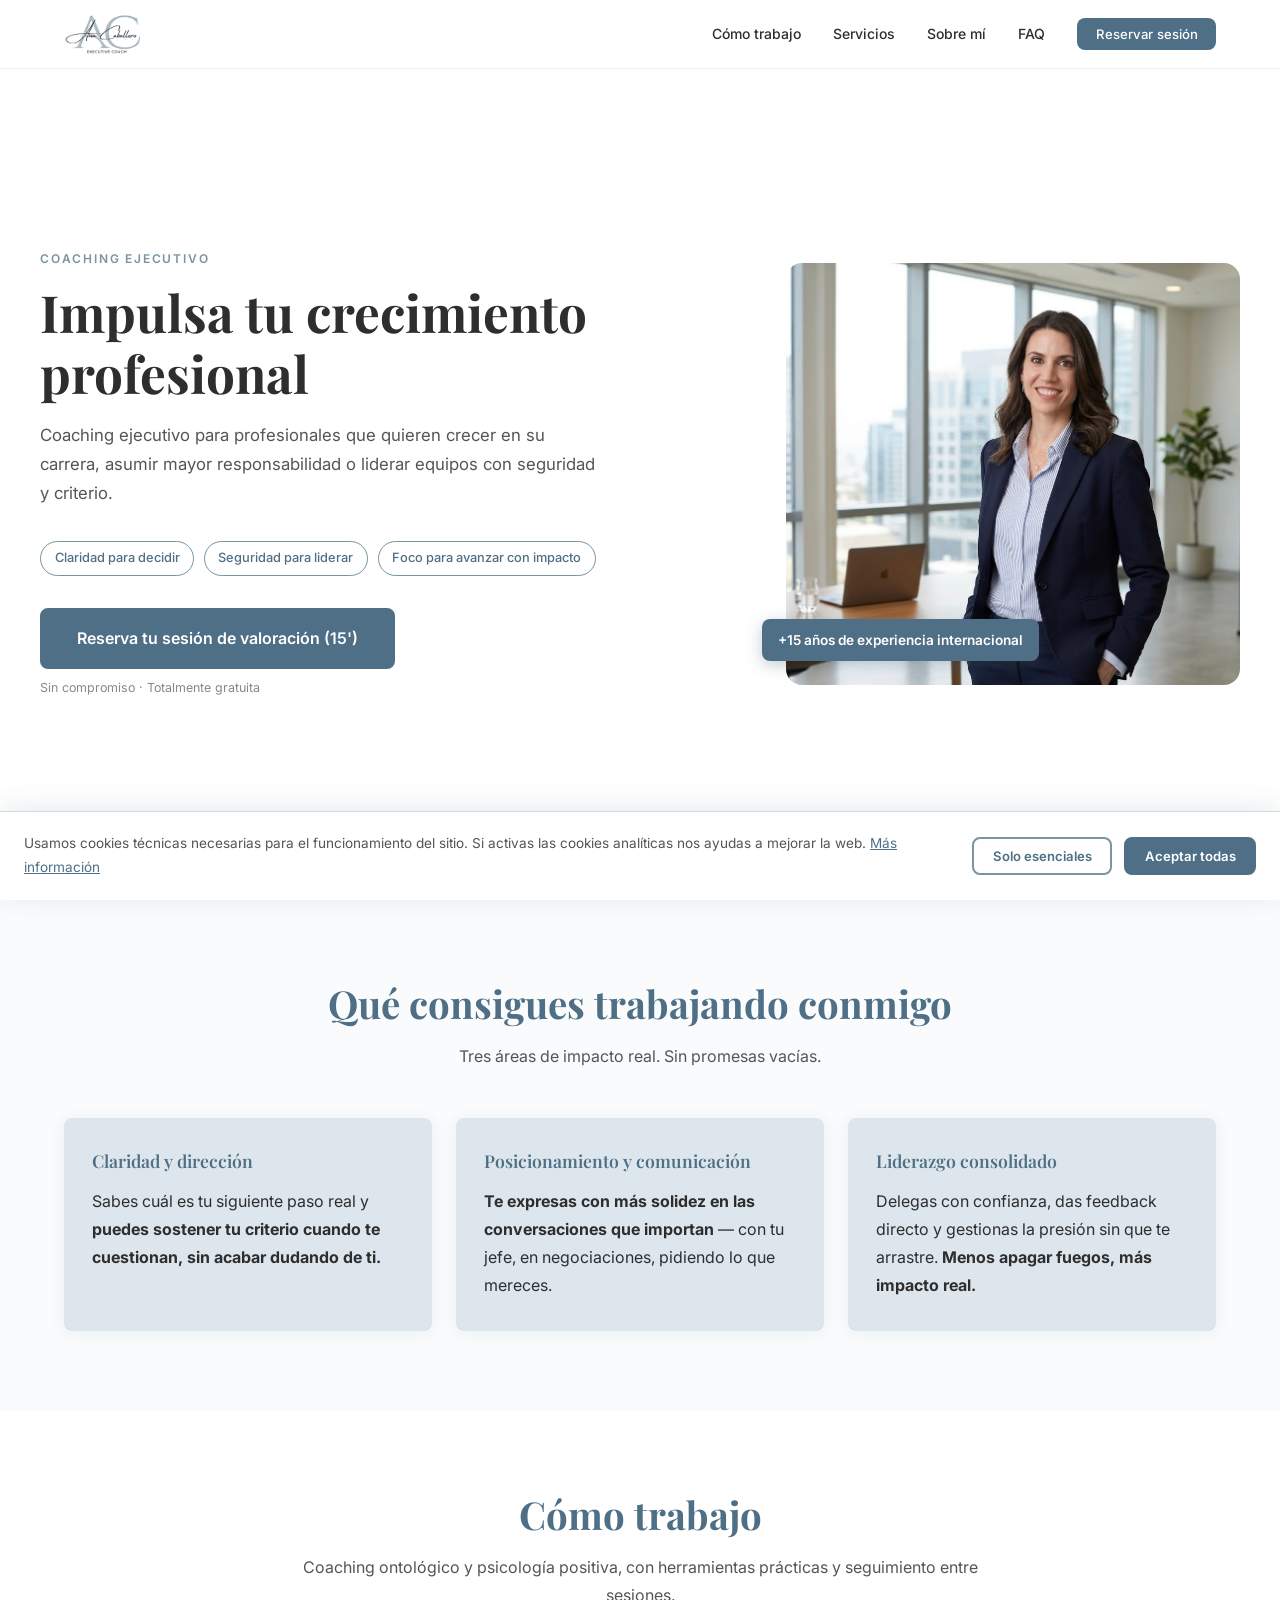
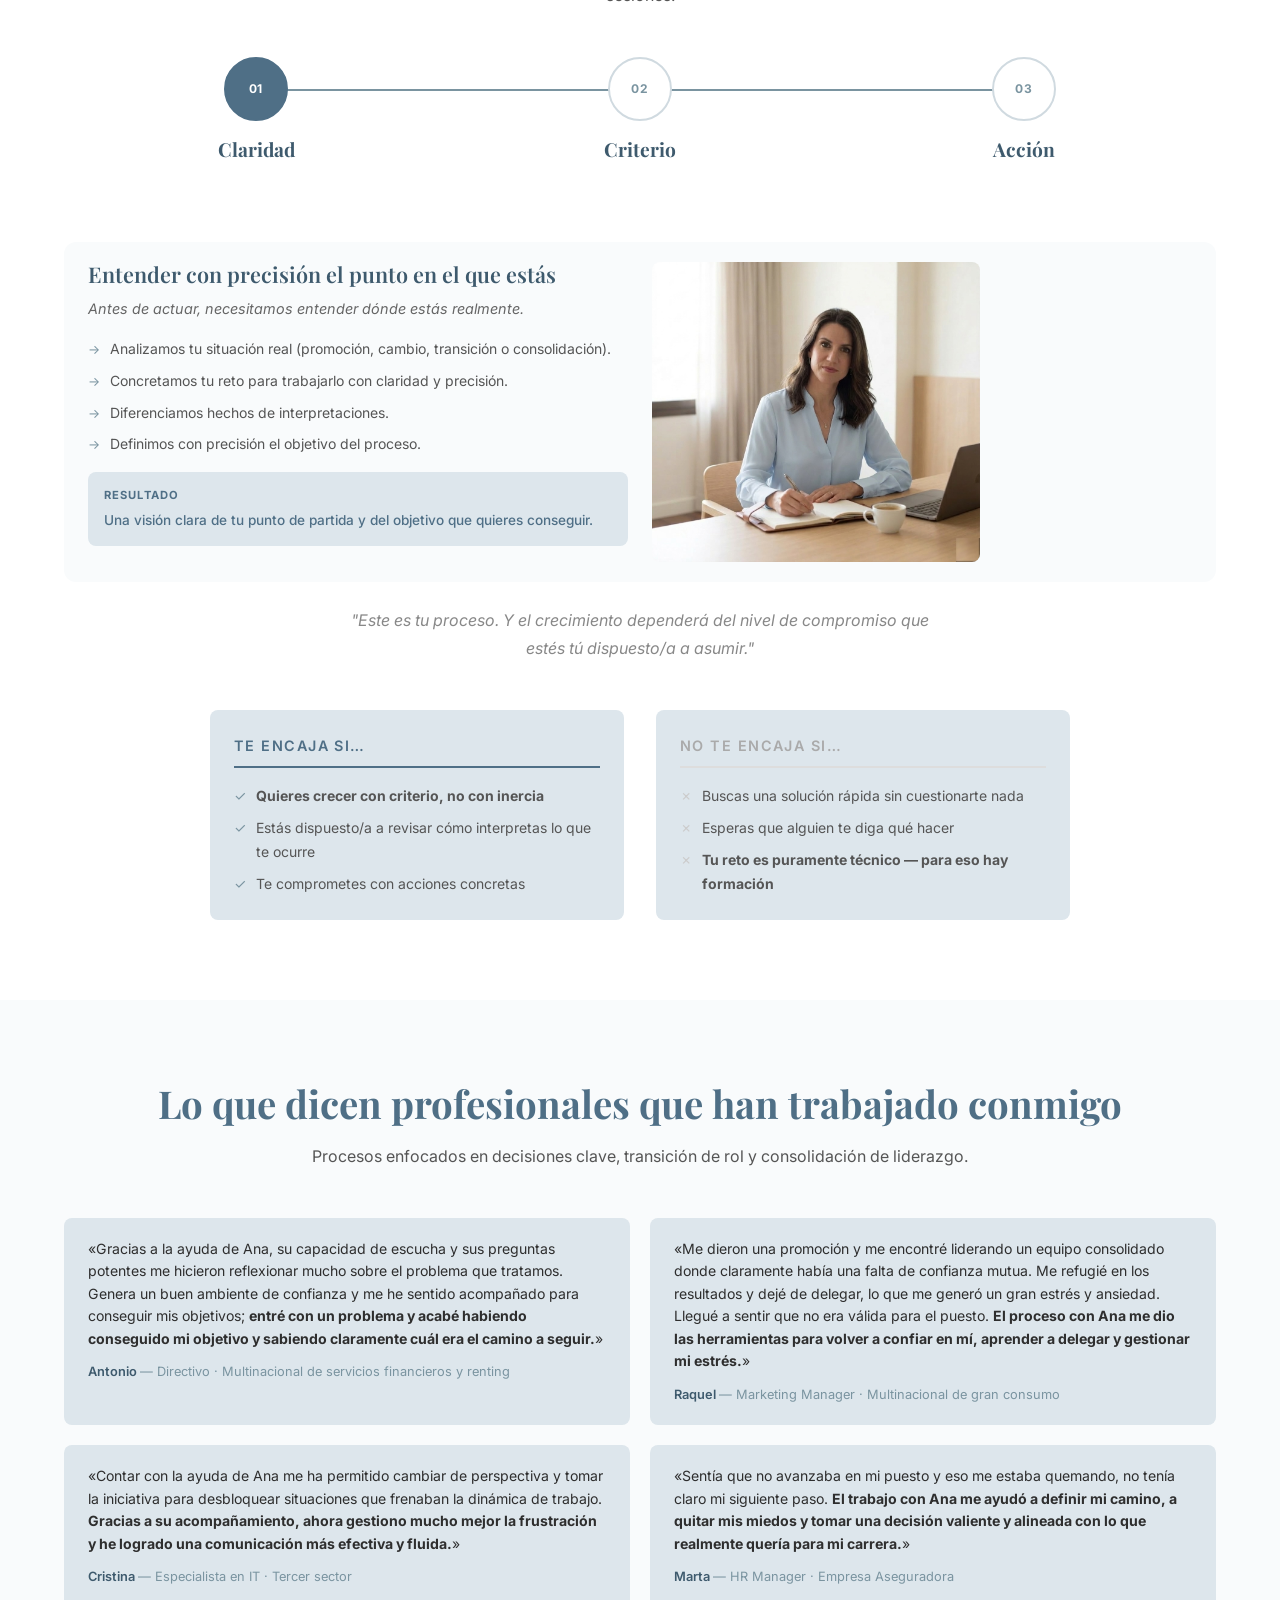
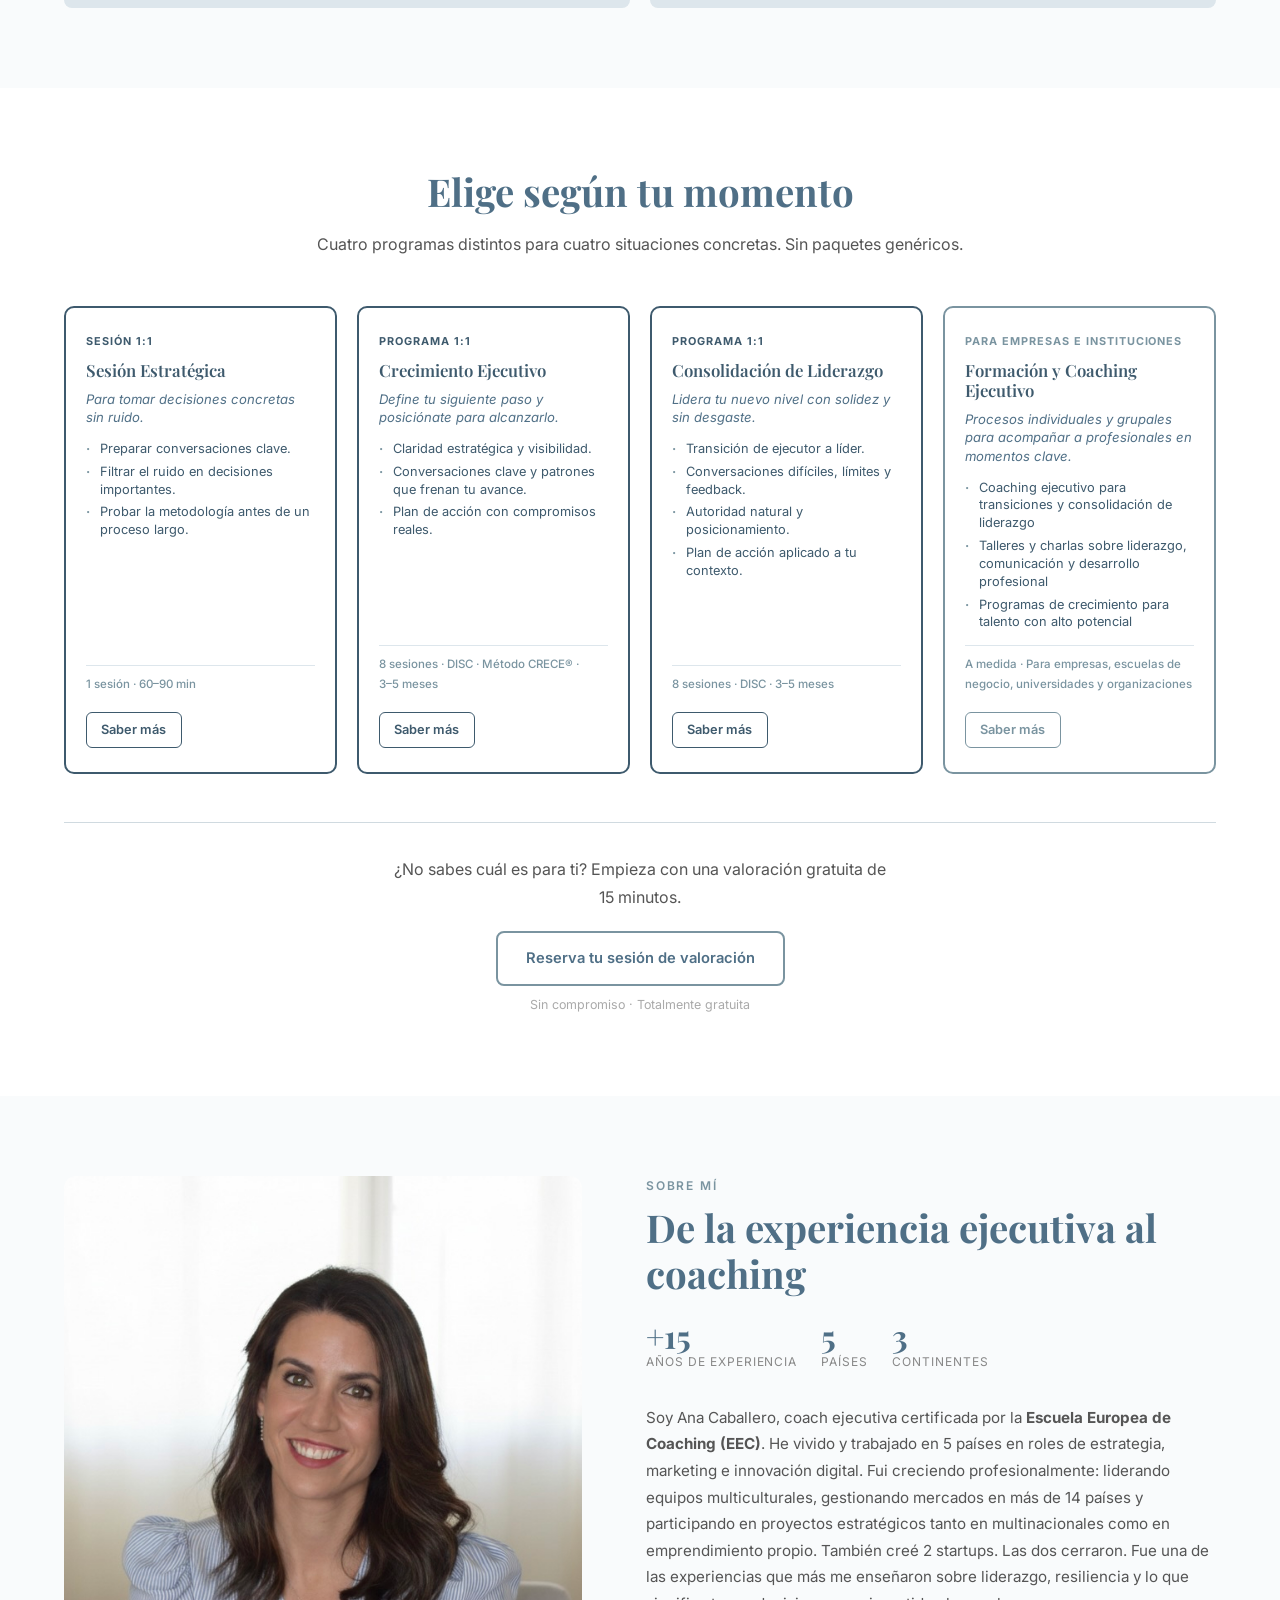
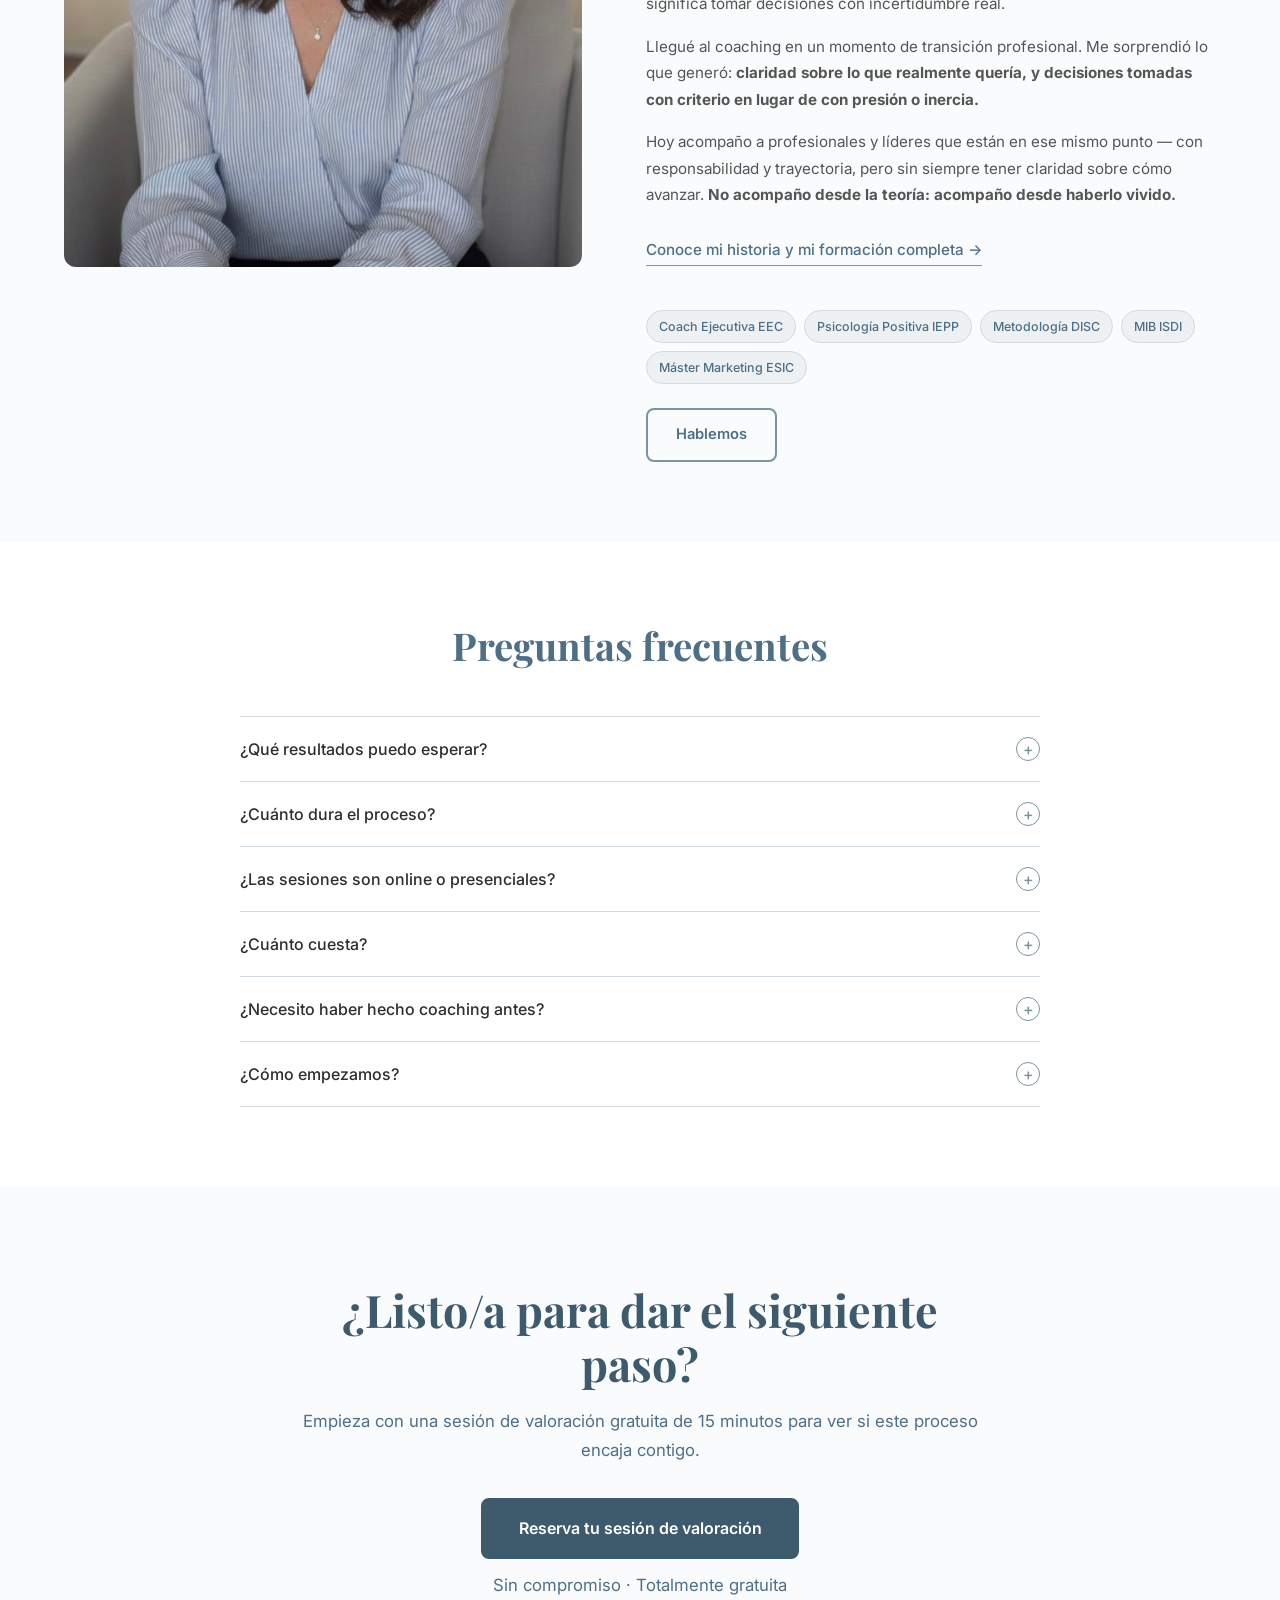
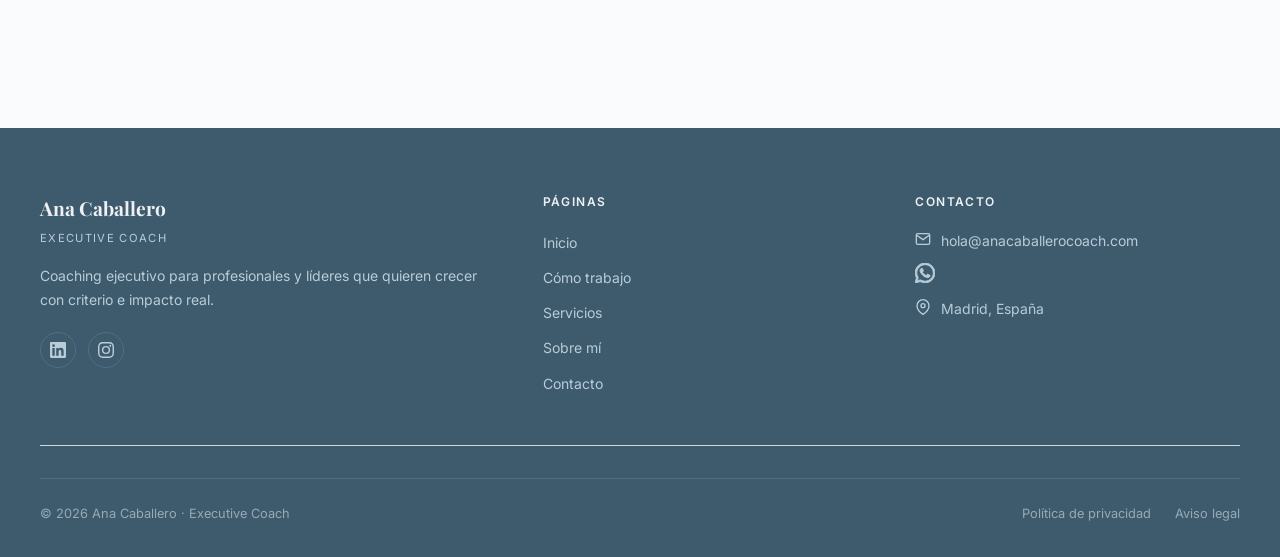
==== index.html @ 848b50f9 "Hero: en móvil la foto aparece antes que el texto descriptivo - El hero se divide en título (arriba)" ====
<!DOCTYPE html>
<html lang="es">
<head>
  <meta charset="UTF-8">
  <meta name="viewport" content="width=device-width, initial-scale=1.0">
  <title>Ana Caballero | Coach Ejecutiva para Líderes y Profesionales en Crecimiento</title>
  <meta name="description" content="Coaching ejecutivo para mid-managers y líderes. Claridad, criterio y visión estratégica. +15 años experiencia internacional.">
  <meta name="robots" content="index, follow">
  <link rel="canonical" href="https://www.anacaballerocoach.com/">

  <!-- Open Graph -->
  <meta property="og:type" content="website">
  <meta property="og:title" content="Ana Caballero | Coach Ejecutiva para Líderes y Profesionales en Crecimiento">
  <meta property="og:description" content="Coaching ejecutivo para mid-managers y líderes. Claridad, criterio y visión estratégica. +15 años experiencia internacional.">
  <meta property="og:url" content="https://www.anacaballerocoach.com/">
  <meta property="og:image" content="https://www.anacaballerocoach.com/img/ana-sobre-mi.jpg">
  <meta property="og:locale" content="es_ES">
  <meta property="og:site_name" content="Ana Caballero Coach Ejecutiva">

  <!-- Twitter Card -->
  <meta name="twitter:card" content="summary_large_image">
  <meta name="twitter:title" content="Ana Caballero | Coach Ejecutiva">
  <meta name="twitter:description" content="Coaching ejecutivo para mid-managers y líderes. +15 años experiencia internacional.">
  <meta name="twitter:image" content="https://www.anacaballerocoach.com/img/ana-sobre-mi.jpg">

  <!-- Favicon -->
  <link rel="icon" href="img/favicon.ico" sizes="any">
  <link rel="icon" type="image/png" sizes="32x32" href="img/favicon-32.png">
  <link rel="icon" type="image/png" sizes="192x192" href="img/favicon-192.png">
  <link rel="icon" type="image/png" sizes="512x512" href="img/favicon-512.png">
  <link rel="apple-touch-icon" sizes="180x180" href="img/apple-touch-icon.png">

  <!-- Fonts -->
  <link rel="preconnect" href="https://fonts.googleapis.com">
  <link rel="preconnect" href="https://fonts.gstatic.com" crossorigin>
  <link href="https://fonts.googleapis.com/css2?family=Playfair+Display:wght@400;600;700&family=Inter:wght@400;500;600&display=swap" rel="stylesheet">

  <!-- CSS -->
  <link rel="stylesheet" href="css/styles.css">

  <!-- Google Analytics -->
  <script async src="https://www.googletagmanager.com/gtag/js?id=G-NQW7HL3DKE"></script>
  <script>
    window.dataLayer = window.dataLayer || [];
    function gtag(){dataLayer.push(arguments);}
    gtag('js', new Date());
    gtag('config', 'G-NQW7HL3DKE');
  </script>

  <!-- Schemas JSON-LD -->
  <script type="application/ld+json">
  {
    "@context": "https://schema.org",
    "@type": "Person",
    "name": "Ana Caballero",
    "jobTitle": "Coach Ejecutiva",
    "url": "https://www.anacaballerocoach.com",
    "sameAs": [
      "https://www.linkedin.com/in/ana-caballero-laporta/",
      "https://www.instagram.com/anacaballero.coach/"
    ],
    "alumniOf": [
      {"@type": "EducationalOrganization", "name": "EEC — Escuela Europea de Coaching"},
      {"@type": "EducationalOrganization", "name": "IEPP — Psicología Positiva"},
      {"@type": "EducationalOrganization", "name": "ISDI — MIB"},
      {"@type": "EducationalOrganization", "name": "ESIC — Máster Marketing"}
    ],
    "knowsAbout": ["Coaching ejecutivo", "Liderazgo", "Desarrollo profesional", "Metodología DISC", "Psicología positiva"]
  }
  </script>
  <script type="application/ld+json">
  {
    "@context": "https://schema.org",
    "@type": "ProfessionalService",
    "name": "Ana Caballero — Coach Ejecutiva",
    "description": "Coaching ejecutivo para mid-managers y líderes. Claridad, criterio y visión estratégica.",
    "url": "https://www.anacaballerocoach.com",
    "provider": {
      "@type": "Person",
      "name": "Ana Caballero"
    },
    "areaServed": {"@type": "Country", "name": "España"},
    "serviceType": "Coaching Ejecutivo"
  }
  </script>
  <script type="application/ld+json">
  {
    "@context": "https://schema.org",
    "@type": "WebSite",
    "name": "Ana Caballero Coach Ejecutiva",
    "url": "https://www.anacaballerocoach.com",
    "potentialAction": {
      "@type": "SearchAction",
      "target": "https://www.anacaballerocoach.com/?s={search_term_string}",
      "query-input": "required name=search_term_string"
    }
  }
  </script>
  <script type="application/ld+json">
  {
    "@context": "https://schema.org",
    "@type": "FAQPage",
    "mainEntity": [
      {
        "@type": "Question",
        "name": "¿Qué resultados puedo esperar?",
        "acceptedAnswer": {"@type": "Answer", "text": "Mayor claridad sobre el siguiente paso, más seguridad para decidir sin esperar validación externa, mejora en conversaciones clave y posicionamiento interno más sólido. En liderazgo: delegación efectiva, gestión de presión y autoridad natural."}
      },
      {
        "@type": "Question",
        "name": "¿Cuánto dura el proceso?",
        "acceptedAnswer": {"@type": "Answer", "text": "3 a 5 meses, con sesiones de 60 minutos cada dos semanas. También existe una sesión estratégica puntual de 60 minutos para retos concretos."}
      },
      {
        "@type": "Question",
        "name": "¿Las sesiones son online o presenciales?",
        "acceptedAnswer": {"@type": "Answer", "text": "Principalmente online (videollamada). Es el formato que mejor encaja con la agenda de profesionales con mucha carga de trabajo."}
      },
      {
        "@type": "Question",
        "name": "¿Cuánto cuesta?",
        "acceptedAnswer": {"@type": "Answer", "text": "El precio se comunica en la sesión de valoración, adaptado al programa y al contexto. También existe modalidad patrocinada por empresa, individual o grupal."}
      },
      {
        "@type": "Question",
        "name": "¿Necesito haber hecho coaching antes?",
        "acceptedAnswer": {"@type": "Answer", "text": "No. La mayoría de mis clientes llegan sin experiencia previa. La sesión estratégica es una forma de experimentar el proceso sin compromiso."}
      },
      {
        "@type": "Question",
        "name": "¿Cómo empezamos?",
        "acceptedAnswer": {"@type": "Answer", "text": "Con una sesión de valoración gratuita de 15 minutos. Escucho tu situación, explico el proceso y valoramos juntos si tiene sentido empezar. Sin compromiso."}
      }
    ]
  }
  </script>
  <script type="application/ld+json">
  {
    "@context": "https://schema.org",
    "@type": "ItemList",
    "name": "Testimonios de coaching ejecutivo — Ana Caballero",
    "itemListElement": [
      {
        "@type": "ListItem",
        "position": 1,
        "item": {
          "@type": "Review",
          "reviewBody": "Me ayudó a preparar una conversación clave para mi promoción con mayor firmeza. Ordené mis argumentos y estructuré la conversación con mi jefe de forma estratégica. Eso me permitió afrontarla con convicción y aumentar mis opciones reales de promoción.",
          "author": {"@type": "Person", "name": "Cristina"},
          "itemReviewed": {"@type": "Service", "name": "Coaching Ejecutivo — Ana Caballero"}
        }
      },
      {
        "@type": "ListItem",
        "position": 2,
        "item": {
          "@type": "Review",
          "reviewBody": "No tenía claro si mi siguiente paso profesional pasaba por quedarme o cambiar de empresa. El proceso me ayudó a definir qué quería realmente y a tomar una decisión alineada con mi desarrollo profesional.",
          "author": {"@type": "Person", "name": "Marta"},
          "itemReviewed": {"@type": "Service", "name": "Coaching Ejecutivo — Ana Caballero"}
        }
      }
    ]
  }
  </script>
</head>
<body>

  <!-- =========================================
       NAVEGACIÓN
  ========================================= -->
  <nav class="nav" id="nav" role="navigation" aria-label="Navegación principal">
    <div class="nav__inner">
      <a href="#hero" class="nav__logo" aria-label="Ana Caballero Coach — inicio">
        <img src="img/logo-ana-caballero.png" alt="Ana Caballero — Executive Coach" class="nav__logo-img">
      </a>

      <button class="nav__toggle" id="navToggle" aria-expanded="false" aria-controls="navLinks" aria-label="Abrir menú">
        <span></span><span></span><span></span>
      </button>

      <ul class="nav__links" id="navLinks" role="list">
        <li><a href="#como-trabajo">Cómo trabajo</a></li>
        <li><a href="#servicios">Servicios</a></li>
        <li><a href="sobre-mi.html">Sobre mí</a></li>
        <li><a href="#faq">FAQ</a></li>
        <li><a href="contacto.html" class="nav__cta">Reservar sesión</a></li>
      </ul>
    </div>
  </nav>

  <main>

  <!-- =========================================
       SECCIÓN 1: HERO
  ========================================= -->
  <section id="home" class="hero section--white" aria-labelledby="hero-heading">
    <div class="hero__inner">

      <div class="hero__text hero__text--top">
        <span class="eyebrow">Coaching Ejecutivo</span>
        <h1 id="hero-heading">Impulsa tu crecimiento profesional</h1>
      </div>

      <div class="hero__image">
        <div class="hero__img-wrap">
          <img
            src="img/ana-sobre-mi.jpg"
            alt="Ana Caballero, coach ejecutiva especializada en crecimiento profesional"
            width="600" height="750"
            loading="eager"
            fetchpriority="high"
          >
        </div>
        <div class="hero__badge">+15 años de experiencia internacional</div>
      </div>

      <div class="hero__text hero__text--bot">
        <p class="mb-2" style="color:#555; font-size:1.05rem;">
          Coaching ejecutivo para profesionales que quieren crecer en su carrera,
          asumir mayor responsabilidad o liderar equipos con seguridad y criterio.
        </p>

        <div class="hero__pills">
          <span class="hero__pill">Claridad para decidir</span>
          <span class="hero__pill">Seguridad para liderar</span>
          <span class="hero__pill">Foco para avanzar con impacto</span>
        </div>

        <div class="hero__cta-group">
          <a href="contacto.html" class="btn btn--primary btn--lg">
            Reserva tu sesión de valoración (15')
          </a>
          <span class="hero__microcopy">Sin compromiso · Totalmente gratuita</span>
        </div>
      </div>

    </div>
  </section>

  <!-- =========================================
       SECCIÓN 2: QUÉ LOGRARÁS
  ========================================= -->
  <section id="resultados" class="section section--perla" aria-labelledby="logras-heading">
    <div class="container">
      <div class="section-header">
        <h2 id="logras-heading">Qué consigues trabajando conmigo</h2>
        <p>Tres áreas de impacto real. Sin promesas vacías.</p>
      </div>
      <div class="logras__grid">
        <div class="logras__card">
          <h3>Claridad y dirección</h3>
          <p>Sabes cuál es tu siguiente paso real y <strong>puedes sostener tu criterio cuando te cuestionan, sin acabar dudando de ti.</strong></p>
        </div>
        <div class="logras__card">
          <h3>Posicionamiento y comunicación</h3>
          <p><strong>Te expresas con más solidez en las conversaciones que importan</strong> — con tu jefe, en negociaciones, pidiendo lo que mereces.</p>
        </div>
        <div class="logras__card">
          <h3>Liderazgo consolidado</h3>
          <p>Delegas con confianza, das feedback directo y gestionas la presión sin que te arrastre. <strong>Menos apagar fuegos, más impacto real.</strong></p>
        </div>
      </div>
    </div>
  </section>

  <!-- =========================================
       SECCIÓN 5: CÓMO TRABAJO
  ========================================= -->
  <section id="como-trabajo" class="section section--white" aria-labelledby="como-heading">
    <div class="container">
      <div class="section-header">
        <h2 id="como-heading">Cómo trabajo</h2>
        <p class="como__subtitle">Coaching ontológico y psicología positiva, con herramientas prácticas y seguimiento entre sesiones.</p>
      </div>

      <div class="como__timeline" role="tablist" aria-label="Fases del método CRECE">

        <div class="fase active" role="tab" aria-selected="true" aria-controls="fase-content-1" id="fase-tab-1" tabindex="0">
          <div class="fase__header">
            <div class="fase__num" aria-hidden="true">01</div>
            <div class="fase__title">Claridad</div>
          </div>
        </div>

        <div class="fase" role="tab" aria-selected="false" aria-controls="fase-content-2" id="fase-tab-2" tabindex="0">
          <div class="fase__header">
            <div class="fase__num" aria-hidden="true">02</div>
            <div class="fase__title">Criterio</div>
          </div>
        </div>

        <div class="fase" role="tab" aria-selected="false" aria-controls="fase-content-3" id="fase-tab-3" tabindex="0">
          <div class="fase__header">
            <div class="fase__num" aria-hidden="true">03</div>
            <div class="fase__title">Acción</div>
          </div>
        </div>

      </div>

      <!-- Active content panel -->
      <div class="como__active-content" id="fase-content-1" role="tabpanel" aria-labelledby="fase-tab-1">
        <div class="como__active-text">
          <h3>Entender con precisión el punto en el que estás</h3>
          <p class="fase__intro">Antes de actuar, necesitamos entender dónde estás realmente.</p>
          <ul class="fase__list">
            <li>Analizamos tu situación real (promoción, cambio, transición o consolidación).</li>
            <li>Concretamos tu reto para trabajarlo con claridad y precisión.</li>
            <li>Diferenciamos hechos de interpretaciones.</li>
            <li>Definimos con precisión el objetivo del proceso.</li>
          </ul>
          <div class="fase__resultado">
            <strong>Resultado</strong>
            Una visión clara de tu punto de partida y del objetivo que quieres conseguir.
          </div>
        </div>
        <div class="como__active-image">
          <img
            src="img/ana-como-trabajo.jpg"
            alt="Ana Caballero preparando sesión con el Método CRECE"
            loading="lazy"
            width="1085" height="992"
          >
        </div>
      </div>

      <div class="como__active-content" id="fase-content-2" role="tabpanel" aria-labelledby="fase-tab-2" style="display:none;">
        <div class="como__active-text">
          <h3>Trabajar lo que realmente marca la diferencia</h3>
          <p class="fase__intro">No basta con saber qué hacer. Trabajamos lo que influye en cómo decides y actúas.</p>
          <ul class="fase__list">
            <li>Revisamos las creencias e interpretaciones que condicionan cómo decides.</li>
            <li>Detectamos patrones que frenan tu avance: necesidad de control, evitar conversaciones incómodas, dificultad para delegar, dudar de ti cuando te cuestionan.</li>
            <li>Definimos desde dónde quieres posicionarte y liderar.</li>
          </ul>
          <div class="fase__resultado">
            <strong>Resultado</strong>
            Entiendes qué está influyendo en tus decisiones — y eliges cómo actuar desde ahí.
          </div>
        </div>
        <div class="como__active-image">
          <img
            src="img/ana-como-trabajo.jpg"
            alt="Ana Caballero preparando sesión con el Método CRECE"
            loading="lazy"
            width="1085" height="992"
          >
        </div>
      </div>

      <div class="como__active-content" id="fase-content-3" role="tabpanel" aria-labelledby="fase-tab-3" style="display:none;">
        <div class="como__active-text">
          <h3>Convertir lo trabajado en decisiones concretas</h3>
          <p class="fase__intro">Convertimos lo trabajado en decisiones concretas y compromisos reales, alineados con el profesional que quieres ser.</p>
          <ul class="fase__list">
            <li>Diseñamos un plan de acción con pasos concretos para avanzar hacia tu objetivo.</li>
            <li>Vamos midiendo tu avance para asegurar que el progreso es real.</li>
            <li>Revisamos y ajustamos según avanzas — el proceso evoluciona contigo.</li>
          </ul>
          <div class="fase__resultado">
            <strong>Resultado</strong>
            Un camino claro con compromisos reales— no una lista de deseos.
          </div>
        </div>
        <div class="como__active-image">
          <img
            src="img/ana-como-trabajo.jpg"
            alt="Ana Caballero preparando sesión con el Método CRECE"
            loading="lazy"
            width="1085" height="992"
          >
        </div>
      </div>

      <p class="text-center" style="color:#888; font-style:italic; margin-bottom:3rem; max-width:600px; margin-left:auto; margin-right:auto;">
        "Este es tu proceso. Y el crecimiento dependerá del nivel de compromiso que estés tú dispuesto/a a asumir."
      </p>

      <div class="como__encaja">
        <div class="encaja__col encaja__col--si">
          <h4>Te encaja si…</h4>
          <ul>
            <li><strong>Quieres crecer con criterio, no con inercia</strong></li>
            <li>Estás dispuesto/a a revisar cómo interpretas lo que te ocurre</li>
            <li>Te comprometes con acciones concretas</li>
          </ul>
        </div>
        <div class="encaja__col encaja__col--no">
          <h4>No te encaja si…</h4>
          <ul>
            <li>Buscas una solución rápida sin cuestionarte nada</li>
            <li>Esperas que alguien te diga qué hacer</li>
            <li><strong>Tu reto es puramente técnico — para eso hay formación</strong></li>
          </ul>
        </div>
      </div>

    </div>
  </section>

  <!-- =========================================
       SECCIÓN 6: TESTIMONIOS
  ========================================= -->
  <section id="testimonios" class="section section--perla" aria-labelledby="testimonios-heading">
    <div class="container">
      <div class="section-header">
        <h2 id="testimonios-heading">Lo que dicen profesionales que han trabajado conmigo</h2>
        <p>Procesos enfocados en decisiones clave, transición de rol y consolidación de liderazgo.</p>
      </div>

      <div class="testimonios__inner">
        <div class="testimonios__grid">

          <article class="testimonio">
            <p>«Gracias a la ayuda de Ana, su capacidad de escucha y sus preguntas potentes me hicieron reflexionar mucho sobre el problema que tratamos. Genera un buen ambiente de confianza y me he sentido acompañado para conseguir mis objetivos; <strong>entré con un problema y acabé habiendo conseguido mi objetivo y sabiendo claramente cuál era el camino a seguir.</strong>»</p>
            <div class="testimonio__author">Antonio <span class="testimonio__role">— Directivo · Multinacional de servicios financieros y renting</span></div>
          </article>

          <article class="testimonio">
            <p>«Me dieron una promoción y me encontré liderando un equipo consolidado donde claramente había una falta de confianza mutua. Me refugié en los resultados y dejé de delegar, lo que me generó un gran estrés y ansiedad. Llegué a sentir que no era válida para el puesto. <strong>El proceso con Ana me dio las herramientas para volver a confiar en mí, aprender a delegar y gestionar mi estrés.</strong>»</p>
            <div class="testimonio__author">Raquel <span class="testimonio__role">— Marketing Manager · Multinacional de gran consumo</span></div>
          </article>

          <article class="testimonio">
            <p>«Contar con la ayuda de Ana me ha permitido cambiar de perspectiva y tomar la iniciativa para desbloquear situaciones que frenaban la dinámica de trabajo. <strong>Gracias a su acompañamiento, ahora gestiono mucho mejor la frustración y he logrado una comunicación más efectiva y fluida.</strong>»</p>
            <div class="testimonio__author">Cristina <span class="testimonio__role">— Especialista en IT · Tercer sector</span></div>
          </article>

          <article class="testimonio">
            <p>«Sentía que no avanzaba en mi puesto y eso me estaba quemando, no tenía claro mi siguiente paso. <strong>El trabajo con Ana me ayudó a definir mi camino, a quitar mis miedos y tomar una decisión valiente y alineada con lo que realmente quería para mi carrera.</strong>»</p>
            <div class="testimonio__author">Marta <span class="testimonio__role">— HR Manager · Empresa Aseguradora</span></div>
          </article>

        </div>
      </div>
    </div>
  </section>

  <!-- =========================================
       SECCIÓN 7: SERVICIOS
  ========================================= -->
  <section id="servicios" class="section section--white" aria-labelledby="servicios-heading">
    <div class="container">
      <div class="section-header">
        <h2 id="servicios-heading">Elige según tu momento</h2>
        <p>Cuatro programas distintos para cuatro situaciones concretas. Sin paquetes genéricos.</p>
      </div>

      <div class="sv-grid">

        <!-- Sesión Estratégica -->
        <div class="sv-card">
          <span class="sv-card__tipo">Sesión 1:1</span>
          <h3 class="sv-card__title">Sesión Estratégica</h3>
          <p class="sv-card__frase">Para tomar decisiones concretas sin ruido.</p>
          <ul class="sv-card__list">
            <li>Preparar conversaciones clave.</li>
            <li>Filtrar el ruido en decisiones importantes.</li>
            <li>Probar la metodología antes de un proceso largo.</li>
          </ul>
          <p class="sv-card__incluye">1 sesión · 60–90 min</p>
          <a href="sesion-estrategica.html" class="sv-card__cta">Saber más</a>
        </div>

        <!-- Crecimiento Ejecutivo -->
        <div class="sv-card">
          <span class="sv-card__tipo">Programa 1:1</span>
          <h3 class="sv-card__title">Crecimiento Ejecutivo</h3>
          <p class="sv-card__frase">Define tu siguiente paso y posiciónate para alcanzarlo.</p>
          <ul class="sv-card__list">
            <li>Claridad estratégica y visibilidad.</li>
            <li>Conversaciones clave y patrones que frenan tu avance.</li>
            <li>Plan de acción con compromisos reales.</li>
          </ul>
          <p class="sv-card__incluye">8 sesiones · DISC · Método CRECE® · <span style="white-space:nowrap">3–5 meses</span></p>
          <a href="crecimiento-ejecutivo.html" class="sv-card__cta">Saber más</a>
        </div>

        <!-- Consolidación de Liderazgo -->
        <div class="sv-card">
          <span class="sv-card__tipo">Programa 1:1</span>
          <h3 class="sv-card__title">Consolidación de Liderazgo</h3>
          <p class="sv-card__frase">Lidera tu nuevo nivel con solidez y sin desgaste.</p>
          <ul class="sv-card__list">
            <li>Transición de ejecutor a líder.</li>
            <li>Conversaciones difíciles, límites y feedback.</li>
            <li>Autoridad natural y posicionamiento.</li>
            <li>Plan de acción aplicado a tu contexto.</li>
          </ul>
          <p class="sv-card__incluye">8 sesiones · DISC · 3–5 meses</p>
          <a href="consolidacion-liderazgo.html" class="sv-card__cta">Saber más</a>
        </div>

        <!-- Programa de Empresas -->
        <div class="sv-card sv-card--org">
          <span class="sv-card__tipo">Para empresas e instituciones</span>
          <h3 class="sv-card__title">Formación y Coaching Ejecutivo</h3>
          <p class="sv-card__frase">Procesos individuales y grupales para acompañar a profesionales en momentos clave.</p>
          <ul class="sv-card__list">
            <li>Coaching ejecutivo para transiciones y consolidación de liderazgo</li>
            <li>Talleres y charlas sobre liderazgo, comunicación y desarrollo profesional</li>
            <li>Programas de crecimiento para talento con alto potencial</li>
          </ul>
          <p class="sv-card__incluye">A medida · Para empresas, escuelas de negocio, universidades y organizaciones</p>
          <a href="formacion-empresas.html" class="sv-card__cta">Saber más</a>
        </div>

      </div>

      <div class="servicios__cta-comun">
        <p>¿No sabes cuál es para ti? Empieza con una valoración gratuita de <span style="white-space:nowrap">15 minutos.</span></p>
        <a href="contacto.html" class="btn btn--outline">Reserva tu sesión de valoración</a>
        <p style="font-size:0.78rem; color:#aaa; margin-top:0.5rem; margin-bottom:0;">Sin compromiso · Totalmente gratuita</p>
      </div>

    </div>
  </section>

  <!-- =========================================
       SECCIÓN 8: SOBRE MÍ
  ========================================= -->
  <section id="sobre-mi" class="section section--perla" aria-labelledby="sobre-heading">
    <div class="container">
      <div class="sobre__inner">

        <div class="sobre__image">
          <img
            src="img/ana-hero.jpg"
            alt="Ana Caballero, coach con 15+ años experiencia internacional"
            loading="lazy"
            width="560" height="720"
          >
        </div>

        <div class="sobre__content">
          <span class="eyebrow">Sobre mí</span>
          <h2 id="sobre-heading">De la experiencia ejecutiva al coaching</h2>

          <div class="sobre__stats">
            <div class="sobre__stat">
              <div class="num">+15</div>
              <div class="label">años de experiencia</div>
            </div>
            <div class="sobre__stat">
              <div class="num">5</div>
              <div class="label">países</div>
            </div>
            <div class="sobre__stat">
              <div class="num">3</div>
              <div class="label">continentes</div>
            </div>
          </div>

          <p>Soy Ana Caballero, coach ejecutiva certificada por la <strong>Escuela Europea de Coaching (EEC)</strong>. He vivido y trabajado en 5 países en roles de estrategia, marketing e innovación digital. Fui creciendo profesionalmente: liderando equipos multiculturales, gestionando mercados en más de 14 países y participando en proyectos estratégicos tanto en multinacionales como en emprendimiento propio. También creé 2 startups. Las dos cerraron. Fue una de las experiencias que más me enseñaron sobre liderazgo, resiliencia y lo que significa tomar decisiones con incertidumbre real.</p>

          <p>Llegué al coaching en un momento de transición profesional. Me sorprendió lo que generó: <strong>claridad sobre lo que realmente quería, y decisiones tomadas con criterio en lugar de con presión o inercia.</strong></p>

          <p>Hoy acompaño a profesionales y líderes que están en ese mismo punto — con responsabilidad y trayectoria, pero sin siempre tener claridad sobre cómo avanzar. <strong>No acompaño desde la teoría: acompaño desde haberlo vivido.</strong></p>

          <a href="sobre-mi.html" class="sobre__link-more">
            Conoce mi historia y mi formación completa →
          </a>

          <div class="sobre__credentials" role="list" aria-label="Formación y certificaciones">
            <span class="credential-tag" role="listitem">Coach Ejecutiva EEC</span>
            <span class="credential-tag" role="listitem">Psicología Positiva IEPP</span>
            <span class="credential-tag" role="listitem">Metodología DISC</span>
            <span class="credential-tag" role="listitem">MIB ISDI</span>
            <span class="credential-tag" role="listitem">Máster Marketing ESIC</span>
          </div>

          <a href="contacto.html" class="btn btn--outline" style="margin-top:1.5rem;">Hablemos</a>
        </div>

      </div>
    </div>
  </section>

  <!-- =========================================
       SECCIÓN 9: FAQ
  ========================================= -->
  <section id="faq" class="section section--white" aria-labelledby="faq-heading">
    <div class="container">
      <div class="section-header">
        <h2 id="faq-heading">Preguntas frecuentes</h2>
      </div>

      <div class="faq__inner">

        <div class="faq-item">
          <button class="faq-question" aria-expanded="false">
            <h3 style="font-family:var(--font-body); font-size:1rem; font-weight:500; color:inherit;">¿Qué resultados puedo esperar?</h3>
            <span class="faq-icon" aria-hidden="true">+</span>
          </button>
          <div class="faq-answer" role="region">
            <p>Mayor claridad sobre el siguiente paso, <strong>más seguridad para decidir sin esperar validación externa</strong>, mejora en conversaciones clave y posicionamiento interno más sólido. En liderazgo: <strong>delegación efectiva, gestión de presión y autoridad natural.</strong></p>
          </div>
        </div>

        <div class="faq-item">
          <button class="faq-question" aria-expanded="false">
            <h3 style="font-family:var(--font-body); font-size:1rem; font-weight:500; color:inherit;">¿Cuánto dura el proceso?</h3>
            <span class="faq-icon" aria-hidden="true">+</span>
          </button>
          <div class="faq-answer" role="region">
            <p>3 a 5 meses, con sesiones de 60 minutos cada dos o tres semanas — nos adaptamos a tus necesidades. También existe una sesión estratégica puntual de 60–90 minutos para retos concretos.</p>
          </div>
        </div>

        <div class="faq-item">
          <button class="faq-question" aria-expanded="false">
            <h3 style="font-family:var(--font-body); font-size:1rem; font-weight:500; color:inherit;">¿Las sesiones son online o presenciales?</h3>
            <span class="faq-icon" aria-hidden="true">+</span>
          </button>
          <div class="faq-answer" role="region">
            <p>Principalmente online (videollamada). Es el formato que mejor encaja con la agenda de profesionales con mucha carga de trabajo.</p>
          </div>
        </div>

        <div class="faq-item">
          <button class="faq-question" aria-expanded="false">
            <h3 style="font-family:var(--font-body); font-size:1rem; font-weight:500; color:inherit;">¿Cuánto cuesta?</h3>
            <span class="faq-icon" aria-hidden="true">+</span>
          </button>
          <div class="faq-answer" role="region">
            <p>El precio se comunica en la sesión de valoración, adaptado al programa y al contexto. También existe modalidad patrocinada por empresa, individual o grupal.</p>
          </div>
        </div>

        <div class="faq-item">
          <button class="faq-question" aria-expanded="false">
            <h3 style="font-family:var(--font-body); font-size:1rem; font-weight:500; color:inherit;">¿Necesito haber hecho coaching antes?</h3>
            <span class="faq-icon" aria-hidden="true">+</span>
          </button>
          <div class="faq-answer" role="region">
            <p>No. La mayoría de mis clientes llegan sin experiencia previa. La sesión estratégica es una forma de experimentar el proceso sin compromiso.</p>
          </div>
        </div>

        <div class="faq-item">
          <button class="faq-question" aria-expanded="false">
            <h3 style="font-family:var(--font-body); font-size:1rem; font-weight:500; color:inherit;">¿Cómo empezamos?</h3>
            <span class="faq-icon" aria-hidden="true">+</span>
          </button>
          <div class="faq-answer" role="region">
            <p>Con una sesión de valoración gratuita de 15 minutos. Escucho tu situación, explico el proceso y valoramos juntos si tiene sentido empezar. Sin compromiso.</p>
          </div>
        </div>

      </div>
    </div>
  </section>

  <!-- =========================================
       SECCIÓN 10: CTA FINAL
  ========================================= -->
  <section id="cta" class="cta-final" aria-labelledby="cta-heading">
    <div class="cta-final__inner">
      <h2 id="cta-heading">¿Listo/a para dar el siguiente paso?</h2>
      <p>Empieza con una sesión de valoración gratuita de 15 minutos para ver si este proceso encaja contigo.</p>
      <a href="contacto.html" class="btn btn--white btn--lg">
        Reserva tu sesión de valoración
      </a>
      <p class="cta-final__microcopy">Sin compromiso · Totalmente gratuita</p>
    </div>
  </section>

  </main>

  <!-- =========================================
       FOOTER
  ========================================= -->
  <footer class="footer" role="contentinfo">
    <div class="footer__grid">

      <div class="footer__col">
        <span class="footer__brand-name">Ana Caballero</span>
        <span class="footer__tagline">Executive Coach</span>
        <p class="footer__desc">
          Coaching ejecutivo para profesionales y líderes que quieren crecer con criterio e impacto real.
        </p>
        <div class="footer__social" aria-label="Redes sociales">
          <a href="https://www.linkedin.com/in/ana-caballero-laporta/" target="_blank" rel="noopener noreferrer" aria-label="LinkedIn de Ana Caballero">
            <svg xmlns="http://www.w3.org/2000/svg" viewBox="0 0 24 24" fill="currentColor" aria-hidden="true"><path d="M20.447 20.452h-3.554v-5.569c0-1.328-.027-3.037-1.852-3.037-1.853 0-2.136 1.445-2.136 2.939v5.667H9.351V9h3.414v1.561h.046c.477-.9 1.637-1.85 3.37-1.85 3.601 0 4.267 2.37 4.267 5.455v6.286zM5.337 7.433a2.062 2.062 0 01-2.063-2.065 2.064 2.064 0 112.063 2.065zm1.782 13.019H3.555V9h3.564v11.452zM22.225 0H1.771C.792 0 0 .774 0 1.729v20.542C0 23.227.792 24 1.771 24h20.451C23.2 24 24 23.227 24 22.271V1.729C24 .774 23.2 0 22.222 0h.003z"/></svg>
          </a>
          <a href="https://www.instagram.com/anacaballero.coach/" target="_blank" rel="noopener noreferrer" aria-label="Instagram de Ana Caballero">
            <svg xmlns="http://www.w3.org/2000/svg" viewBox="0 0 24 24" fill="currentColor" aria-hidden="true"><path d="M12 2.163c3.204 0 3.584.012 4.85.07 3.252.148 4.771 1.691 4.919 4.919.058 1.265.069 1.645.069 4.849 0 3.205-.012 3.584-.069 4.849-.149 3.225-1.664 4.771-4.919 4.919-1.266.058-1.644.07-4.85.07-3.204 0-3.584-.012-4.849-.07-3.26-.149-4.771-1.699-4.919-4.92-.058-1.265-.07-1.644-.07-4.849 0-3.204.013-3.583.07-4.849.149-3.227 1.664-4.771 4.919-4.919 1.266-.057 1.645-.069 4.849-.069zm0-2.163c-3.259 0-3.667.014-4.947.072-4.358.2-6.78 2.618-6.98 6.98-.059 1.281-.073 1.689-.073 4.948 0 3.259.014 3.668.072 4.948.2 4.358 2.618 6.78 6.98 6.98 1.281.058 1.689.072 4.948.072 3.259 0 3.668-.014 4.948-.072 4.354-.2 6.782-2.618 6.979-6.98.059-1.28.073-1.689.073-4.948 0-3.259-.014-3.667-.072-4.947-.196-4.354-2.617-6.78-6.979-6.98-1.281-.059-1.69-.073-4.949-.073zm0 5.838a6.162 6.162 0 100 12.324 6.162 6.162 0 000-12.324zM12 16a4 4 0 110-8 4 4 0 010 8zm6.406-11.845a1.44 1.44 0 100 2.881 1.44 1.44 0 000-2.881z"/></svg>
          </a>
        </div>
      </div>

      <div class="footer__col">
        <h5>Páginas</h5>
        <ul>
          <li><a href="#hero">Inicio</a></li>
          <li><a href="#como-trabajo">Cómo trabajo</a></li>
          <li><a href="#servicios">Servicios</a></li>
          <li><a href="sobre-mi.html">Sobre mí</a></li>
          <li><a href="contacto.html">Contacto</a></li>
        </ul>
      </div>

      <div class="footer__col">
        <h5>Contacto</h5>
        <div class="footer__contact-item">
          <svg class="footer__contact-icon" xmlns="http://www.w3.org/2000/svg" width="16" height="16" viewBox="0 0 24 24" fill="none" stroke="currentColor" stroke-width="2" aria-hidden="true"><path d="M4 4h16c1.1 0 2 .9 2 2v12c0 1.1-.9 2-2 2H4c-1.1 0-2-.9-2-2V6c0-1.1.9-2 2-2z"/><polyline points="22,6 12,13 2,6"/></svg>
          <a href="mailto:hola@anacaballerocoach.com">hola@anacaballerocoach.com</a>
        </div>
        <div class="footer__contact-item">
          <a href="https://wa.me/34630767022" target="_blank" rel="noopener noreferrer" aria-label="Contactar por WhatsApp">
            <svg class="footer__contact-icon" xmlns="http://www.w3.org/2000/svg" width="20" height="20" viewBox="0 0 24 24" fill="currentColor" aria-hidden="true">
              <path d="M17.472 14.382c-.297-.149-1.758-.867-2.03-.967-.273-.099-.471-.148-.67.15-.197.297-.767.966-.94 1.164-.173.199-.347.223-.644.075-.297-.15-1.255-.463-2.39-1.475-.883-.788-1.48-1.761-1.653-2.059-.173-.297-.018-.458.13-.606.134-.133.298-.347.446-.52.149-.174.198-.298.298-.497.099-.198.05-.371-.025-.52-.075-.149-.669-1.612-.916-2.207-.242-.579-.487-.5-.669-.51-.173-.008-.371-.01-.57-.01-.198 0-.52.074-.792.372-.272.297-1.04 1.016-1.04 2.479 0 1.462 1.065 2.875 1.213 3.074.149.198 2.096 3.2 5.077 4.487.709.306 1.262.489 1.694.625.712.227 1.36.195 1.871.118.571-.085 1.758-.719 2.006-1.413.248-.694.248-1.289.173-1.413-.074-.124-.272-.198-.57-.347m-5.421 7.403h-.004a9.87 9.87 0 01-5.031-1.378l-.361-.214-3.741.982.998-3.648-.235-.374a9.86 9.86 0 01-1.51-5.26c.001-5.45 4.436-9.884 9.888-9.884 2.64 0 5.122 1.03 6.988 2.898a9.825 9.825 0 012.893 6.994c-.003 5.45-4.437 9.884-9.885 9.884m8.413-18.297A11.815 11.815 0 0012.05 0C5.495 0 .16 5.335.157 11.892c0 2.096.547 4.142 1.588 5.945L.057 24l6.305-1.654a11.882 11.882 0 005.683 1.448h.005c6.554 0 11.89-5.335 11.893-11.893a11.821 11.821 0 00-3.48-8.413z"/>
            </svg>
          </a>
        </div>
        <div class="footer__contact-item">
          <svg class="footer__contact-icon" xmlns="http://www.w3.org/2000/svg" width="16" height="16" viewBox="0 0 24 24" fill="none" stroke="currentColor" stroke-width="2" aria-hidden="true"><path d="M21 10c0 7-9 13-9 13s-9-6-9-13a9 9 0 0 1 18 0z"/><circle cx="12" cy="10" r="3"/></svg>
          <span>Madrid, España</span>
        </div>
      </div>

    </div>

    <div class="footer__bottom">
      <p>© 2026 Ana Caballero · Executive Coach</p>
      <nav class="footer__bottom-links" aria-label="Enlaces legales">
        <a href="privacidad.html">Política de privacidad</a>
        <a href="aviso-legal.html">Aviso legal</a>
      </nav>
    </div>
  </footer>

  <!-- =========================================
       COOKIE BANNER
  ========================================= -->
  <div class="cookie-banner" id="cookieBanner" role="dialog" aria-labelledby="cookieTitle" aria-describedby="cookieDesc">
    <div class="cookie-banner__text">
      <p id="cookieDesc">
        Usamos cookies técnicas necesarias para el funcionamiento del sitio.
        Si activas las cookies analíticas nos ayudas a mejorar la web.
        <a href="privacidad.html#cookies">Más información</a>
      </p>
    </div>
    <div class="cookie-banner__actions">
      <button class="btn btn--outline" id="cookieEssential">Solo esenciales</button>
      <button class="btn btn--primary" id="cookieAccept">Aceptar todas</button>
    </div>
  </div>

  <!-- JS -->
  <script src="js/main.js" defer></script>

</body>
</html>
---- css/styles.css ----
/* ============================================
   ANA CABALLERO COACH — Estilos principales
   Versión 1.0 — Marzo 2026
   ============================================ */

/* --- Variables --- */
:root {
  --color-white:            #FFFFFF;
  --color-perla:            #F9FBFC;
  --color-card:             #DDE6EC;
  --color-azul-medio:       #7A94A0;
  --color-azul-gris:        #4F6F86;
  --color-azul-oscuro:      #3E5A6D;
  --color-texto:            #2E2E2E;
  --color-credential-bg:    #EDF1F3;
  --color-credential-border:#D0DAE0;
  --font-heading:           'Playfair Display', Georgia, serif;
  --font-body:              'Inter', -apple-system, BlinkMacSystemFont, sans-serif;
  --max-width:              1200px;
  --section-padding:        5rem 1.5rem;
  --radius:                 8px;
  --shadow-card:            0 2px 16px rgba(79,111,134,.08);
  --transition:             0.25s ease;
}

/* --- Reset & Base --- */
*, *::before, *::after { box-sizing: border-box; margin: 0; padding: 0; }

html {
  scroll-behavior: smooth;
  font-size: 16px;
  overflow-x: clip;
}

body {
  font-family: var(--font-body);
  color: var(--color-texto);
  background: var(--color-white);
  line-height: 1.7;
  -webkit-font-smoothing: antialiased;
  overflow-x: clip;
}

img { max-width: 100%; height: auto; display: block; }
a { color: inherit; text-decoration: none; }
ul { list-style: none; }

/* --- Typography --- */
h1, h2, h3 {
  font-family: var(--font-heading);
  line-height: 1.2;
  color: var(--color-texto);
}
h1 { font-size: clamp(2rem, 5vw, 3.2rem); font-weight: 700; }
h2 { font-size: clamp(1.6rem, 3.5vw, 2.4rem); font-weight: 700; }
h3 { font-size: clamp(1.1rem, 2vw, 1.35rem); font-weight: 600; }
h4 { font-family: var(--font-body); font-size: 1rem; font-weight: 600; }
p  { font-size: 1rem; line-height: 1.75; }

.eyebrow {
  font-family: var(--font-body);
  font-size: 0.75rem;
  font-weight: 600;
  letter-spacing: 0.15em;
  text-transform: uppercase;
  color: var(--color-azul-medio);
  display: block;
  margin-bottom: 0.75rem;
}

/* --- Layout helpers --- */
.container {
  max-width: var(--max-width);
  margin: 0 auto;
  padding: 0 1.5rem;
}

.section { padding: var(--section-padding); }
.section--white  { background: var(--color-white); }
.section--perla  { background: var(--color-perla); }
.section--dark   { background: var(--color-azul-oscuro); }

.section-header { text-align: center; margin-bottom: 3rem; }
.section-header h2 { margin-bottom: 1rem; }
.section-header p  { max-width: 680px; margin: 0 auto; color: #555; }

/* H2 azul gris en secciones */
.section--white .section-header h2,
.section--white h2 { color: var(--color-azul-gris); }
.section--perla .section-header h2,
.section--perla h2 { color: var(--color-azul-gris); }

/* ============================================
   NAVEGACIÓN
   ============================================ */
.nav {
  position: fixed;
  top: 0; left: 0; right: 0;
  z-index: 1000;
  background: rgba(255,255,255,0.95);
  backdrop-filter: blur(8px);
  border-bottom: 1px solid rgba(208,218,224,0.4);
  transition: box-shadow var(--transition);
}
.nav.scrolled { box-shadow: 0 2px 12px rgba(62,90,109,.1); }

.nav__inner {
  max-width: var(--max-width);
  margin: 0 auto;
  padding: 0 1.5rem;
  height: 68px;
  display: flex;
  align-items: center;
  justify-content: space-between;
  gap: 1rem;
}

.nav__logo {
  flex-shrink: 0;
  display: flex;
  align-items: center;
}
.nav__logo-img {
  height: 42px;
  width: auto;
}
.nav__logo span {
  display: block;
  font-family: var(--font-body);
  font-size: 0.65rem;
  font-weight: 400;
  letter-spacing: 0.12em;
  text-transform: uppercase;
  color: var(--color-azul-medio);
  margin-top: 2px;
}

.nav__links {
  display: flex;
  gap: 2rem;
  align-items: center;
}
.nav__links a {
  font-size: 0.875rem;
  font-weight: 500;
  color: var(--color-texto);
  transition: color var(--transition);
  white-space: nowrap;
}
.nav__links a:hover { color: var(--color-azul-gris); }
.nav__links a[aria-current="page"] { color: var(--color-azul-gris); font-weight: 600; }

.nav__cta {
  background: var(--color-azul-gris);
  color: var(--color-white) !important;
  padding: 0.5rem 1.15rem;
  border-radius: var(--radius);
  font-size: 0.82rem !important;
  white-space: nowrap;
  transition: background var(--transition) !important;
}
.nav__cta:hover { background: var(--color-azul-oscuro) !important; }

.nav__toggle {
  display: none;
  flex-direction: column;
  gap: 5px;
  cursor: pointer;
  padding: 4px;
  background: none;
  border: none;
}
.nav__toggle span {
  width: 24px; height: 2px;
  background: var(--color-texto);
  border-radius: 2px;
  transition: all var(--transition);
  display: block;
}
.nav__toggle.open span:nth-child(1) { transform: rotate(45deg) translate(5px,5px); }
.nav__toggle.open span:nth-child(2) { opacity: 0; }
.nav__toggle.open span:nth-child(3) { transform: rotate(-45deg) translate(5px,-5px); }

/* Mobile nav */
@media (max-width: 900px) {
  .nav__links { display: none; }
  .nav__toggle { display: flex; }

  .nav__links.open {
    display: flex;
    flex-direction: column;
    position: fixed;
    top: 68px; left: 0; right: 0;
    background: var(--color-white);
    border-bottom: 1px solid var(--color-credential-border);
    padding: 1.5rem;
    gap: 1.25rem;
    box-shadow: 0 8px 24px rgba(62,90,109,.1);
  }
  .nav__links.open a { font-size: 1rem; }
}

/* ============================================
   HERO
   ============================================ */
.hero {
  min-height: 100vh;
  padding: 7rem 1.5rem 4rem;
  background: var(--color-white);
  display: flex;
  align-items: center;
}

.hero__inner {
  max-width: var(--max-width);
  margin: 0 auto;
  display: grid;
  grid-template-columns: 1.2fr 0.8fr;
  grid-template-areas:
    "toptext image"
    "bottext image";
  column-gap: 4rem;
  row-gap: 1rem;
  align-content: center;
  align-items: center;
  width: 100%;
}

.hero__text { max-width: 560px; }
.hero__text--top { grid-area: toptext; align-self: end; }
.hero__text--bot { grid-area: bottext; align-self: start; }
.hero__image { grid-area: image; align-self: center; }

.hero__pills {
  display: flex;
  flex-wrap: wrap;
  gap: 0.6rem;
  margin: 1.5rem 0 2rem;
}
.hero__pill {
  font-size: 0.8rem;
  font-weight: 500;
  padding: 0.35rem 0.85rem;
  border: 1.5px solid var(--color-azul-medio);
  color: var(--color-azul-gris);
  border-radius: 100px;
  white-space: nowrap;
}

.hero__cta-group { display: flex; flex-direction: column; gap: 0.5rem; align-items: flex-start; }
.hero__microcopy { font-size: 0.78rem; color: #888; }

.hero__image { position: relative; display: flex; flex-direction: column; }
.hero__img-wrap {
  border-radius: 16px;
  overflow: hidden;
  position: relative;
  height: 100%;
  min-height: 400px;
  max-height: 540px;
}
.hero__img-wrap img {
  width: 100%; height: 100%;
  object-fit: cover;
  object-position: top center;
}

.hero__badge {
  position: absolute;
  bottom: 1.5rem;
  left: -1.5rem;
  background: var(--color-azul-gris);
  color: var(--color-white);
  font-family: var(--font-body);
  font-size: 0.85rem;
  font-weight: 600;
  padding: 0.6rem 1rem;
  border-radius: var(--radius);
  box-shadow: 0 4px 16px rgba(62,90,109,.3);
  white-space: nowrap;
}

@media (max-width: 900px) {
  .hero {
    overflow: hidden;
    padding: 5.5rem 1.5rem 3.5rem;
  }
  .hero__inner {
    grid-template-columns: 1fr;
    grid-template-areas:
      "toptext"
      "image"
      "bottext";
    row-gap: 1.75rem;
    text-align: center;
    width: 100%;
    max-width: 100%;
    overflow: hidden;
  }
  .hero__text { max-width: 100%; width: 100%; overflow: hidden; }
  .hero__text--top,
  .hero__text--bot { align-self: auto; }
  .hero__text--top { margin-bottom: -0.25rem; }
  .hero h1 { font-size: 2rem; }
  .hero__pills { justify-content: center; flex-direction: column; align-items: center; }
  .hero__pill { text-align: center; }
  .hero__cta-group { align-items: center; width: 100%; }
  .hero__cta-group .btn { width: auto; max-width: 90%; justify-content: center; box-sizing: border-box; padding: 0.85rem 2rem; font-size: 0.95rem; }
  .hero__badge {
    position: relative;
    bottom: auto;
    left: auto;
    transform: none;
    display: block;
    width: fit-content;
    margin: 0.75rem auto 0;
    text-align: center;
    white-space: normal;
    font-size: 0.8rem;
  }
  .hero__image { padding-bottom: 0; }
  .hero__img-wrap { aspect-ratio: 3/4; max-width: 320px; margin: 0 auto; }
}

@media (max-width: 900px) {
  .cta-final { padding: 4rem 1.5rem; }
  .cta-final .btn--lg,
  .cta-final .btn--white {
    width: auto;
    max-width: 90%;
    box-sizing: border-box;
    justify-content: center;
    padding: 0.75rem 1.5rem;
    font-size: 0.9rem;
  }
  .servicios__cta-comun .btn--outline {
    padding: 0.7rem 1.4rem;
    font-size: 0.88rem;
  }
}

/* ============================================
   BUTTONS
   ============================================ */
.btn {
  display: inline-flex;
  align-items: center;
  justify-content: center;
  gap: 0.5rem;
  padding: 0.8rem 1.75rem;
  border-radius: var(--radius);
  font-family: var(--font-body);
  font-size: 0.92rem;
  font-weight: 600;
  cursor: pointer;
  transition: all var(--transition);
  border: 2px solid transparent;
  white-space: nowrap;
  text-decoration: none;
}

.btn--primary {
  background: var(--color-azul-gris);
  color: var(--color-white);
  border-color: var(--color-azul-gris);
}
.btn--primary:hover {
  background: var(--color-azul-oscuro);
  border-color: var(--color-azul-oscuro);
}

.btn--outline {
  background: transparent;
  color: var(--color-azul-gris);
  border-color: var(--color-azul-medio);
}
.btn--outline:hover {
  background: var(--color-azul-gris);
  color: var(--color-white);
  border-color: var(--color-azul-gris);
}

.btn--white {
  background: var(--color-white);
  color: var(--color-azul-oscuro);
  border-color: var(--color-white);
}
.btn--white:hover {
  background: var(--color-perla);
}

.btn--lg { padding: 0.95rem 2.2rem; font-size: 1rem; }

/* ============================================
   SECCIÓN 2: POR QUÉ CONMIGO
   ============================================ */
.porque__inner {
  max-width: var(--max-width);
  margin: 0 auto;
  display: grid;
  grid-template-columns: 1fr 1fr;
  gap: 4rem;
  align-items: start;
}

.porque__text-block { max-width: 480px; }
.porque__text-block h2 { color: var(--color-azul-gris); margin-bottom: 1.5rem; }
.porque__text-block p { margin-bottom: 1rem; color: #555; }

.porque__cards { display: flex; flex-direction: column; gap: 1rem; }
.porque__card {
  background: var(--color-white);
  border-left: 3px solid var(--color-azul-medio);
  border-radius: 0 var(--radius) var(--radius) 0;
  padding: 1.25rem 1.5rem;
  box-shadow: var(--shadow-card);
}
.porque__card h4 { color: var(--color-azul-gris); margin-bottom: 0.4rem; font-size: 0.95rem; }
.porque__card p { font-size: 0.875rem; color: #555; line-height: 1.65; }

.porque__image {
  border-radius: 12px;
  overflow: hidden;
  position: relative;
}
.porque__image img {
  width: 100%; height: 100%;
  object-fit: cover;
  min-height: 420px;
}

@media (max-width: 900px) {
  .porque__inner {
    grid-template-columns: 1fr;
    gap: 2.5rem;
  }
  .porque__image { display: none; } /* hide on mobile, content is enough */
  .porque__text-block { max-width: 100%; }
}

/* ============================================
   SECCIÓN 3: ¿TE RECONOCES? (Tabs)
   ============================================ */
.reconoces__tabs {
  display: flex;
  gap: 0.75rem;
  flex-wrap: wrap;
  justify-content: center;
  margin-bottom: 2rem;
}

.tab-btn {
  padding: 0.6rem 1.2rem;
  border: 2px solid var(--color-credential-border);
  background: transparent;
  border-radius: var(--radius);
  font-family: var(--font-body);
  font-size: 0.85rem;
  font-weight: 500;
  cursor: pointer;
  color: var(--color-azul-medio);
  transition: all var(--transition);
  display: flex;
  align-items: center;
  gap: 0.5rem;
}
.tab-btn .tab-num { color: var(--color-azul-medio); font-weight: 700; }
.tab-btn:hover {
  border-color: var(--color-azul-gris);
  color: var(--color-azul-gris);
}
.tab-btn.active {
  border-color: var(--color-azul-gris);
  border-left-width: 4px;
  color: var(--color-azul-gris);
  background: rgba(79,111,134,.05);
}

.reconoces__content { max-width: 800px; margin: 0 auto; }

.tab-panel { display: none; }
.tab-panel.active { display: block; }

.tab-panel__intro {
  font-style: italic;
  color: #666;
  margin-bottom: 1.25rem;
  padding: 1rem 1.25rem;
  border-left: 3px solid var(--color-azul-medio);
  background: rgba(122,148,160,.04);
  border-radius: 0 var(--radius) var(--radius) 0;
}

.tab-panel__list {
  display: flex;
  flex-direction: column;
  gap: 0.5rem;
  margin-bottom: 2rem;
}
.tab-panel__list li {
  display: flex;
  align-items: baseline;
  gap: 0.75rem;
  font-size: 0.95rem;
  line-height: 1.65;
}
.tab-panel__list li::before {
  content: "→";
  color: var(--color-azul-medio);
  flex-shrink: 0;
  font-size: 0.85rem;
}

.reconoces__cta { text-align: center; margin-top: 2.5rem; }

/* ============================================
   SECCIÓN 4: QUÉ LOGRARÁS
   ============================================ */
.logras__grid {
  display: grid;
  grid-template-columns: repeat(3, 1fr);
  gap: 1.5rem;
  max-width: var(--max-width);
  margin: 0 auto;
}

.logras__card {
  background: var(--color-card);
  border-radius: var(--radius);
  padding: 2rem 1.75rem;
  box-shadow: var(--shadow-card);
}
.logras__card h3 {
  color: var(--color-azul-gris);
  margin-bottom: 1rem;
  font-size: 1.1rem;
}
.logras__card ul { display: flex; flex-direction: column; gap: 0.6rem; }
.logras__card li {
  font-size: 0.9rem;
  color: #555;
  display: flex;
  gap: 0.6rem;
  align-items: baseline;
  line-height: 1.6;
}
.logras__card li::before {
  content: "✓";
  color: var(--color-azul-medio);
  flex-shrink: 0;
  font-size: 0.8rem;
}

@media (max-width: 900px) { .logras__grid { grid-template-columns: 1fr; max-width: 520px; } }
@media (min-width: 901px) and (max-width: 1100px) { .logras__grid { grid-template-columns: repeat(2, 1fr); } }

/* ============================================
   SECCIÓN 5: CÓMO TRABAJO
   ============================================ */
.como__inner {
  max-width: var(--max-width);
  margin: 0 auto;
}
.como__subtitle { max-width: 700px; margin: 0 auto 3rem; text-align: center; color: #555; }

.como__timeline {
  display: grid;
  grid-template-columns: repeat(3, 1fr);
  gap: 0;
  position: relative;
  margin-bottom: 1.25rem;
}
.como__timeline::before {
  content: '';
  position: absolute;
  top: 32px;
  left: calc(16.67% + 1rem);
  right: calc(16.67% + 1rem);
  height: 2px;
  background: var(--color-azul-medio);
  z-index: 0;
}

.fase {
  padding: 0 1.5rem 2rem;
  cursor: pointer;
  transition: all var(--transition);
  position: relative;
}
.fase__header {
  display: flex;
  flex-direction: column;
  align-items: center;
  margin-bottom: 1.5rem;
}
.fase__num {
  width: 64px; height: 64px;
  border-radius: 50%;
  background: var(--color-white);
  border: 2px solid var(--color-credential-border);
  display: flex; align-items: center; justify-content: center;
  font-family: var(--font-body);
  font-size: 0.75rem;
  font-weight: 700;
  color: var(--color-azul-medio);
  letter-spacing: 0.05em;
  position: relative; z-index: 1;
  transition: all var(--transition);
  margin-bottom: 0.75rem;
}
.fase.active .fase__num {
  background: var(--color-azul-gris);
  color: var(--color-white);
  border-color: var(--color-azul-gris);
}
.fase__title {
  font-family: var(--font-heading);
  font-size: 1.2rem;
  font-weight: 700;
  color: var(--color-azul-oscuro);
  text-align: center;
}

.fase__content { display: none; }
.fase.active .fase__content { display: block; }

.fase__intro { font-style: italic; color: #666; margin-bottom: 1rem; font-size: 0.9rem; }
.fase__list { display: flex; flex-direction: column; gap: 0.5rem; margin-bottom: 1rem; }
.fase__list li { font-size: 0.875rem; color: #555; display: flex; gap: 0.6rem; align-items: baseline; }
.fase__list li::before { content: "→"; color: var(--color-azul-medio); flex-shrink: 0; font-size: 0.8rem; }
.fase__resultado {
  background: var(--color-card);
  border-radius: var(--radius);
  padding: 0.85rem 1rem;
  font-size: 0.85rem;
  color: var(--color-azul-gris);
  font-weight: 500;
}
.fase__resultado strong { display: block; font-size: 0.7rem; text-transform: uppercase; letter-spacing: 0.1em; margin-bottom: 0.25rem; }

.como__active-content {
  display: grid;
  grid-template-columns: 1fr 1fr;
  gap: 1.5rem;
  align-items: start;
  background: var(--color-perla);
  border-radius: 12px;
  padding: 1.25rem 1.5rem;
  margin-bottom: 1.5rem;
}
.como__active-text h3 {
  color: var(--color-azul-oscuro);
  margin-bottom: 0.5rem;
}
.como__active-image img {
  border-radius: var(--radius);
  width: auto;
  max-width: 100%;
  max-height: 300px;
  display: block;
}

.como__encaja {
  display: grid;
  grid-template-columns: 1fr 1fr;
  gap: 2rem;
  max-width: 860px;
  margin: 0 auto;
}
.encaja__col {
  background: var(--color-card);
  border-radius: var(--radius);
  padding: 1.5rem;
}
.encaja__col h4 {
  font-size: 0.9rem;
  text-transform: uppercase;
  letter-spacing: 0.1em;
  margin-bottom: 1rem;
  padding-bottom: 0.5rem;
  border-bottom: 2px solid;
}
.encaja__col--si h4 { color: var(--color-azul-gris); border-color: var(--color-azul-gris); }
.encaja__col--no h4 { color: #aaa; border-color: #ddd; }
.encaja__col ul { display: flex; flex-direction: column; gap: 0.5rem; }
.encaja__col li { font-size: 0.875rem; color: #555; display: flex; gap: 0.6rem; }
.encaja__col--si li::before { content: "✓"; color: var(--color-azul-medio); }
.encaja__col--no li::before { content: "✗"; color: #ccc; }

@media (max-width: 900px) {
  .como__timeline { grid-template-columns: 1fr; }
  .como__timeline::before { display: none; }
  .fase { padding: 1rem 0; border-bottom: 1px solid var(--color-credential-border); }
  .fase__header { flex-direction: row; align-items: center; gap: 1rem; }
  .fase__num { margin-bottom: 0; width: 48px; height: 48px; }
  .como__active-content { grid-template-columns: 1fr; }
  .como__encaja { grid-template-columns: 1fr; }
}

/* ============================================
   SECCIÓN 6: TESTIMONIOS
   ============================================ */
.testimonios__inner {
  max-width: var(--max-width);
  margin: 0 auto;
}

.testimonios__grid {
  display: grid;
  grid-template-columns: 1fr 1fr;
  gap: 1.25rem;
}

.testimonio {
  background-color: #DDE6EC;
  border-radius: 8px;
  padding: 1.25rem 1.5rem;
  font-size: 0.88rem;
  line-height: 1.6;
  position: relative;
}
.testimonio__quote {
  display: none;
}
.testimonio p {
  font-size: 0.88rem;
  line-height: 1.6;
  color: #2E2E2E;
  margin: 0 0 0.75rem;
}
.testimonio__author {
  font-size: 0.8rem;
  font-weight: 600;
  color: #3E5A6D;
  margin-top: 0.5rem;
}
.testimonio__role { font-weight: 400; color: #7A94A0; }

@media (max-width: 900px) {
  .testimonios__grid { grid-template-columns: 1fr; }
}

/* ============================================
   SECCIÓN 7: SERVICIOS
   ============================================ */
.servicios__grid {
  display: grid;
  grid-template-columns: repeat(2, 1fr);
  gap: 1.5rem;
  max-width: var(--max-width);
  margin: 0 auto;
}
.servicios__grid--3col {
  grid-template-columns: repeat(3, 1fr);
}
@media (max-width: 1100px) {
  .servicios__grid--3col {
    grid-template-columns: repeat(2, 1fr);
  }
}

/* Tarjeta base */
.servicio-card {
  background-color: #DDE6EC;
  border-radius: 10px;
  border: 1px solid #C8DCE8;
  display: flex;
  flex-direction: column;
  justify-content: space-between;
  position: relative;
  overflow: hidden;
  transition: box-shadow 0.2s;
}
.servicio-card:hover {
  box-shadow: 0 4px 16px rgba(62, 90, 109, 0.12);
}

/* Inner con padding */
.servicio-card__inner {
  padding: 1.5rem 1.5rem 0.5rem;
}

/* Tipo / etiqueta superior */
.servicio-card__tipo {
  display: inline-block;
  font-size: 0.75rem;
  font-weight: 600;
  color: #4F6F86;
  text-transform: uppercase;
  letter-spacing: 0.07em;
  margin-bottom: 0.4rem;
}

/* Título H3 */
.servicio-card h3 {
  font-family: var(--font-heading);
  font-size: 1.05rem;
  color: #3E5A6D;
  margin-top: 0.25rem;
  margin-bottom: 0.5rem;
  line-height: 1.25;
}

/* Frase descriptiva */
.servicio-card__frase {
  font-size: 0.9rem;
  color: #4F6F86;
  font-style: italic;
  margin-top: 0;
  margin-bottom: 0.75rem;
  line-height: 1.4;
}

/* Separador */
.servicio-card__divider {
  border: none;
  border-top: 1px solid #C8DCE8;
  margin: 0.75rem 0;
}

/* Para quién */
.servicio-card__para {
  font-size: 0.85rem;
  color: #3E5A6D;
  line-height: 1.5;
  margin-bottom: 0.75rem;
}
.servicio-card__para strong {
  font-weight: 600;
}

/* Lista de qué incluye */
.servicio-card__items {
  list-style: none;
  padding: 0;
  margin: 0 0 0.75rem 0;
}
.servicio-card__items li {
  font-size: 0.83rem;
  color: #3E5A6D;
  padding: 0.2rem 0 0.2rem 1rem;
  position: relative;
  line-height: 1.4;
}
.servicio-card__items li::before {
  content: "·";
  position: absolute;
  left: 0;
  color: #7A94A0;
  font-weight: 700;
}

/* Duración */
.servicio-card__duracion {
  font-size: 0.78rem;
  color: #7A94A0;
  font-weight: 500;
  margin-bottom: 0;
  padding-bottom: 1rem;
}

/* Footer de la tarjeta — botón */
.servicio-card__footer {
  padding: 0.75rem 1.5rem 1.25rem;
  border-top: 1px solid #C8DCE8;
  margin-top: auto;
}

/* Botón pequeño para tarjetas */
.btn--sm {
  font-size: 0.85rem;
  padding: 0.5rem 1.1rem;
}

/* Badge "Más solicitado" */
.servicio-card__badge {
  position: absolute;
  top: 0;
  right: 0;
  background-color: #3E5A6D;
  color: #ffffff;
  font-size: 0.72rem;
  font-weight: 600;
  padding: 0.3rem 0.75rem;
  border-bottom-left-radius: 8px;
  letter-spacing: 0.04em;
}

/* Tarjeta destacada — mismo color que las demás, solo badge diferente */
.servicio-card--destacado {
  background-color: #DDE6EC;
  border-color: #C8DCE8;
}
.servicio-card--destacado .servicio-card__tipo,
.servicio-card--destacado h3,
.servicio-card--destacado .servicio-card__frase,
.servicio-card--destacado .servicio-card__para,
.servicio-card--destacado .servicio-card__items li,
.servicio-card--destacado .servicio-card__duracion {
  color: #3E5A6D;
}
.servicio-card--destacado .servicio-card__divider,
.servicio-card--destacado .servicio-card__footer {
  border-color: #C8DCE8;
}
.servicio-card--destacado .servicio-card__items li::before {
  color: #7A94A0;
}
/* Badge mantiene el azul oscuro para que "Más solicitado" siga destacando */
.servicio-card--destacado .servicio-card__badge {
  background-color: #3E5A6D;
  color: #ffffff;
}

/* Tarjeta empresas — más clara */
.servicio-card--org {
  background-color: #F0F6F9;
  border-color: #C8DCE8;
}
.servicio-card--org .servicio-card__tipo {
  color: #4F6F86;
}
.servicio-card--org h3 {
  color: #3E5A6D;
}
.servicio-card--org .servicio-card__footer {
  border-top-color: #C8DCE8;
}

/* Grid 4 columnas */
.servicios__grid--4col {
  display: grid;
  grid-template-columns: repeat(4, 1fr);
  gap: 1.25rem;
  align-items: stretch;
  margin-bottom: 2.5rem;
}

/* Responsive servicios */
@media (max-width: 768px) { .servicios__grid { grid-template-columns: 1fr; } }
@media (max-width: 1024px) {
  .servicios__grid--4col {
    grid-template-columns: repeat(2, 1fr);
  }
}
@media (max-width: 600px) {
  .servicios__grid--4col {
    grid-template-columns: 1fr;
  }
  .servicio-card__inner {
    padding: 1.25rem 1.25rem 0.5rem;
  }
  .servicio-card__footer {
    padding: 0.75rem 1.25rem 1rem;
  }
}

/* ============================================
   SECCIÓN 8: SOBRE MÍ
   ============================================ */
.sobre__inner {
  max-width: var(--max-width);
  margin: 0 auto;
  display: grid;
  grid-template-columns: 1fr 1.1fr;
  gap: 4rem;
  align-items: start;
}

.sobre__image {
  border-radius: 12px;
  overflow: hidden;
  position: sticky;
  top: 5rem;
}
.sobre__image img {
  width: 100%;
  aspect-ratio: 3/4;
  object-fit: cover;
  object-position: top;
}

.sobre__content .eyebrow { margin-bottom: 0.5rem; }
.sobre__content h2 { color: var(--color-azul-gris); margin-bottom: 1.5rem; }

.sobre__stats {
  display: flex;
  gap: 1.5rem;
  margin-bottom: 2rem;
  flex-wrap: wrap;
}
.sobre__stat .num {
  font-family: var(--font-heading);
  font-size: 2rem;
  font-weight: 700;
  color: var(--color-azul-gris);
  line-height: 1;
}
.sobre__stat .label {
  font-size: 0.75rem;
  color: #888;
  text-transform: uppercase;
  letter-spacing: 0.08em;
}

.sobre__content p { margin-bottom: 1rem; color: #555; font-size: 0.95rem; }

.sobre__link-more {
  display: inline-block;
  margin-top: 0.75rem;
  margin-bottom: 1.25rem;
  color: var(--color-azul-gris);
  font-size: 0.95rem;
  font-weight: 500;
  text-decoration: none;
  border-bottom: 1px solid var(--color-azul-medio);
  padding-bottom: 2px;
  transition: color 0.2s, border-color 0.2s;
}
.sobre__link-more:hover {
  color: var(--color-azul-oscuro);
  border-color: var(--color-azul-oscuro);
}

.sobre__credentials {
  display: flex;
  flex-wrap: wrap;
  gap: 0.5rem;
  margin-top: 1.5rem;
}
.credential-tag {
  background: #EDF1F3;
  border: 1px solid #D0DAE0;
  color: #4F6F86;
  font-size: 0.78rem;
  font-weight: 500;
  padding: 0.3rem 0.75rem;
  border-radius: 100px;
}

@media (max-width: 900px) {
  .sobre__inner { grid-template-columns: 1fr; }
  .sobre__image { max-width: 360px; margin: 0 auto; position: static; }
}

/* ============================================
   SECCIÓN 9: FAQ
   ============================================ */
.faq__inner {
  max-width: 800px;
  margin: 0 auto;
}

.faq-item {
  border-bottom: 1px solid var(--color-credential-border);
}
.faq-item:first-child { border-top: 1px solid var(--color-credential-border); }

.faq-question {
  width: 100%;
  background: none;
  border: none;
  padding: 1.25rem 0;
  display: flex;
  align-items: center;
  justify-content: space-between;
  gap: 1rem;
  cursor: pointer;
  text-align: left;
  font-family: var(--font-body);
  font-size: 1rem;
  font-weight: 500;
  color: var(--color-texto);
  transition: color var(--transition);
}
.faq-question:hover { color: var(--color-azul-gris); }
.faq-question[aria-expanded="true"] { color: var(--color-azul-gris); }

.faq-icon {
  width: 24px; height: 24px;
  border-radius: 50%;
  border: 1.5px solid var(--color-azul-medio);
  color: var(--color-azul-medio);
  display: flex; align-items: center; justify-content: center;
  font-size: 1rem;
  flex-shrink: 0;
  transition: all var(--transition);
}
.faq-question[aria-expanded="true"] .faq-icon {
  background: var(--color-azul-gris);
  border-color: var(--color-azul-gris);
  color: var(--color-white);
  transform: rotate(45deg);
}

.faq-answer {
  max-height: 0;
  overflow: hidden;
  transition: max-height 0.35s ease, padding 0.2s ease;
}
.faq-answer.open { max-height: 600px; }
.faq-answer p {
  padding-bottom: 1.25rem;
  font-size: 0.92rem;
  color: #555;
  line-height: 1.75;
}

/* ============================================
   SECCIÓN 10: CTA FINAL
   ============================================ */
.cta-final {
  background-color: #F9FBFC;
  padding: 6rem 1.5rem;
  text-align: center;
}
.cta-final__inner { max-width: 680px; margin: 0 auto; }
.cta-final h2 {
  font-family: var(--font-heading);
  font-size: clamp(1.8rem, 4vw, 2.8rem);
  color: #3E5A6D;
  margin-bottom: 1rem;
}
.cta-final p {
  color: #4F6F86;
  font-size: 1.05rem;
  margin-bottom: 2rem;
}
.cta-final__microcopy { font-size: 0.85rem; color: #7A94A0; margin-top: 0.75rem; }
.cta-final .btn--white,
.cta-final .btn--lg {
  background-color: #3E5A6D;
  color: #ffffff;
  border: 2px solid #3E5A6D;
}
.cta-final .btn--white:hover,
.cta-final .btn--lg:hover {
  background-color: #2E4A5C;
  border-color: #2E4A5C;
}

/* ============================================
   FOOTER
   ============================================ */
.footer {
  background-color: #3E5A6D;
  color: #EDF1F3;
  padding: 4rem 1.5rem 2rem;
}

.footer__grid {
  max-width: var(--max-width);
  margin: 0 auto;
  display: grid;
  grid-template-columns: 1.4fr 1fr 1fr;
  gap: 3rem;
  padding-bottom: 3rem;
  border-bottom: 1px solid var(--color-credential-border);
}

.footer__brand-name {
  font-family: var(--font-heading);
  font-size: 1.2rem;
  font-weight: 700;
  color: #EDF1F3;
  display: block;
  margin-bottom: 0.25rem;
}
.footer__tagline {
  font-size: 0.7rem;
  text-transform: uppercase;
  letter-spacing: 0.12em;
  color: #B8CDD8;
  display: block;
  margin-bottom: 1rem;
}
.footer__desc { font-size: 0.875rem; color: #B8CDD8; line-height: 1.7; margin-bottom: 1.25rem; }

.footer__social { display: flex; gap: 0.75rem; }
.footer__social a {
  width: 36px; height: 36px;
  border-radius: 50%;
  border: 1.5px solid #4F6F86;
  display: flex; align-items: center; justify-content: center;
  color: #B8CDD8;
  transition: all var(--transition);
}
.footer__social a:hover {
  border-color: #EDF1F3;
  color: #EDF1F3;
  background: rgba(255,255,255,.08);
}
.footer__social svg { width: 16px; height: 16px; }

.footer__col h5 {
  font-size: 0.75rem;
  text-transform: uppercase;
  letter-spacing: 0.12em;
  color: #EDF1F3;
  margin-bottom: 1rem;
  font-weight: 600;
}
.footer__col ul { display: flex; flex-direction: column; gap: 0.5rem; }
.footer__col a {
  font-size: 0.875rem;
  color: #B8CDD8;
  transition: color var(--transition);
}
.footer__col a:hover { color: #ffffff; }

.footer__contact-item {
  display: flex;
  gap: 0.6rem;
  align-items: flex-start;
  font-size: 0.875rem;
  color: #B8CDD8;
  margin-bottom: 0.5rem;
}
.footer__contact-icon { stroke: #B8CDD8; flex-shrink: 0; margin-top: 2px; }

.footer__bottom {
  max-width: var(--max-width);
  margin: 2rem auto 0;
  display: flex;
  justify-content: space-between;
  align-items: center;
  flex-wrap: wrap;
  gap: 1rem;
  border-top: 1px solid #4F6F86;
  padding-top: 1.5rem;
}
.footer__bottom p { font-size: 0.8rem; color: #96AAB5; }
.footer__bottom-links {
  display: flex; gap: 1.5rem;
}
.footer__bottom-links a {
  font-size: 0.8rem;
  color: #96AAB5;
  transition: color var(--transition);
}
.footer__bottom-links a:hover { color: #ffffff; }

@media (max-width: 900px) {
  .footer__grid { grid-template-columns: 1fr; gap: 2rem; }
  .footer__bottom { flex-direction: column; text-align: center; }
}

/* ============================================
   COOKIE BANNER
   ============================================ */
.cookie-banner {
  position: fixed;
  bottom: 0; left: 0; right: 0;
  z-index: 2000;
  background: var(--color-white);
  border-top: 1px solid var(--color-credential-border);
  box-shadow: 0 -4px 24px rgba(62,90,109,.12);
  padding: 1.25rem 1.5rem;
  display: flex;
  align-items: center;
  justify-content: space-between;
  gap: 1.5rem;
  flex-wrap: wrap;
  transform: translateY(100%);
  transition: transform 0.4s ease;
}
.cookie-banner.visible { transform: translateY(0); }
.cookie-banner.hidden { display: none; }

.cookie-banner__text { flex: 1; min-width: 260px; }
.cookie-banner__text p { font-size: 0.85rem; color: #555; }
.cookie-banner__text a { color: var(--color-azul-gris); text-decoration: underline; }

.cookie-banner__actions { display: flex; gap: 0.75rem; flex-wrap: wrap; }
.cookie-banner__actions .btn { padding: 0.55rem 1.15rem; font-size: 0.82rem; }

/* ============================================
   PÁGINA CONTACTO
   ============================================ */
.contacto-page {
  padding: 8rem 1.5rem 5rem;
  min-height: 100vh;
  background: var(--color-white);
}
.contacto-page__inner {
  max-width: 1000px;
  margin: 0 auto;
  display: grid;
  grid-template-columns: 1.2fr 1fr;
  gap: 4rem;
  align-items: start;
}

.contacto-page h1 { color: var(--color-azul-gris); margin-bottom: 1rem; }
.contacto-page .subtitle { font-size: 1.05rem; color: #555; margin-bottom: 2rem; }

.contact-form { display: flex; flex-direction: column; gap: 1rem; }
.form-group { display: flex; flex-direction: column; gap: 0.4rem; }
.form-group label {
  font-size: 0.85rem;
  font-weight: 500;
  color: var(--color-texto);
}
.form-group input,
.form-group select,
.form-group textarea {
  padding: 0.75rem 1rem;
  border: 1.5px solid var(--color-credential-border);
  border-radius: var(--radius);
  font-family: var(--font-body);
  font-size: 0.95rem;
  color: var(--color-texto);
  background: var(--color-white);
  transition: border-color var(--transition);
  outline: none;
  width: 100%;
  max-width: 100%;
  box-sizing: border-box;
}
.form-group input:focus,
.form-group select:focus,
.form-group textarea:focus { border-color: var(--color-azul-gris); }
.form-group textarea { resize: vertical; min-height: 120px; }

.form-consent { font-size: 0.8rem; color: #888; }
.form-consent a { color: var(--color-azul-gris); text-decoration: underline; }

.contact-aside { display: flex; flex-direction: column; gap: 1.5rem; }

.contact-aside__box {
  background: var(--color-perla);
  border-radius: var(--radius);
  padding: 1.75rem;
}
.contact-aside__box h3 { color: var(--color-azul-gris); font-size: 1.05rem; margin-bottom: 0.75rem; }
.contact-aside__box p { font-size: 0.875rem; color: #555; margin-bottom: 1rem; }

.contact-aside__item {
  display: flex; gap: 0.75rem; align-items: center;
  font-size: 0.875rem; margin-bottom: 0.6rem;
}
.contact-aside__item svg { color: var(--color-azul-medio); flex-shrink: 0; }
.contact-aside__item a { color: var(--color-texto); }
.contact-aside__item a:hover { color: var(--color-azul-gris); }

@media (max-width: 768px) {
  .contacto-page { padding: 5.5rem 1.5rem 4rem; }
  .contacto-page__inner {
    grid-template-columns: 1fr;
    gap: 2.5rem;
    max-width: 100%;
    width: 100%;
  }
  .contacto-page .subtitle { font-size: 0.95rem; }
  .contact-form { width: 100%; max-width: 100%; }
  .contact-aside { width: 100%; max-width: 100%; }
  .contact-aside__box { padding: 1.25rem; }
  .contact-aside__box a.btn {
    width: 100%;
    max-width: 100%;
    box-sizing: border-box;
    justify-content: center;
    display: flex;
    white-space: normal;
    text-align: center;
  }
}

/* ============================================
   PÁGINAS LEGALES
   ============================================ */
.legal-page {
  padding: 8rem 1.5rem 5rem;
  min-height: 100vh;
  background: var(--color-white);
}
.legal-page__inner { max-width: 800px; margin: 0 auto; }
.legal-page h1 { color: var(--color-azul-gris); margin-bottom: 0.5rem; }
.legal-page .updated { font-size: 0.8rem; color: #aaa; margin-bottom: 3rem; }
.legal-page h2 { font-size: 1.2rem; color: var(--color-azul-gris); margin: 2.5rem 0 0.75rem; }
.legal-page p, .legal-page li { font-size: 0.95rem; color: #555; line-height: 1.75; }
.legal-page ul { list-style: disc; padding-left: 1.5rem; display: flex; flex-direction: column; gap: 0.4rem; margin-bottom: 1rem; }
.legal-page a { color: var(--color-azul-gris); text-decoration: underline; }

.servicio-detalle {
  padding-top: 1.25rem;
  margin-top: 0.75rem;
  border-top: 1px solid var(--color-credential-border);
}
.servicio-detalle p { margin-bottom: 0.75rem; }
.servicio-card__subhead {
  font-weight: 600;
  color: var(--color-azul-gris);
  font-size: 0.88rem;
  margin-top: 0.5rem;
}
.servicio-card__entregable {
  background: var(--color-credential-bg);
  border-radius: var(--radius);
  padding: 1rem 1.25rem;
  margin: 0.75rem 0;
  font-size: 0.85rem;
}
.servicio-card__diferenciadora {
  font-size: 0.85rem;
  color: #666;
  border-left: 3px solid var(--color-azul-medio);
  padding-left: 1rem;
  margin-top: 0.75rem;
}
.servicios__organizaciones {
  background: var(--color-perla);
  border-radius: var(--radius);
  padding: 2.5rem;
  margin-top: 2rem;
}
.servicios__org-inner {
  display: flex;
  align-items: flex-start;
  gap: 2rem;
  justify-content: space-between;
}
.servicios__org-content { flex: 1; }
.servicios__org-content h3 {
  color: var(--color-azul-gris);
  font-size: 1.15rem;
  margin-bottom: 0.75rem;
}
.servicios__org-cta {
  flex-shrink: 0;
  align-self: center;
}
.servicios__cta-comun {
  text-align: center;
  margin-top: 3rem;
  padding-top: 2rem;
  border-top: 1px solid var(--color-credential-border);
}
.servicios__cta-comun p {
  font-size: 1rem;
  color: #555;
  margin-bottom: 1.25rem;
  max-width: 560px;
  margin-left: auto;
  margin-right: auto;
}
@media (max-width: 768px) {
  .servicios__organizaciones { padding: 1.75rem; }
  .servicios__org-inner { flex-direction: column; gap: 1.25rem; }
}

/* ============================================
   PÁGINA SOBRE MÍ
   ============================================ */
.sobre-page__hero {
  padding: 7rem 1.5rem 4rem;
  background: var(--color-perla);
}

.sobre-page__prose {
  max-width: 720px;
}
.sobre-page__prose p {
  margin-bottom: 1.5rem;
  line-height: 1.75;
  color: #555;
}
.sobre-page__prose p:last-child { margin-bottom: 0; }

.sobre-page__subblock {
  margin-top: 2.5rem;
}
.sobre-page__subblock h3 {
  color: var(--color-azul-gris);
  font-size: clamp(1rem, 1.8vw, 1.15rem);
  margin-bottom: 0.75rem;
}

.sobre-page__audience {
  display: grid;
  gap: 2rem;
  grid-template-columns: 1fr 1fr;
  margin-top: 2rem;
}
.sobre-page__audience-item {
  background: var(--color-white);
  border: 1px solid var(--color-credential-border);
  border-radius: var(--radius);
  padding: 1.75rem;
}
.sobre-page__audience-item h3 {
  font-size: 1rem;
  color: var(--color-azul-gris);
  margin-bottom: 0.75rem;
}
.sobre-page__audience-item p {
  font-size: 0.95rem;
  color: #555;
  line-height: 1.7;
}

@media (max-width: 768px) {
  .sobre-page__audience { grid-template-columns: 1fr; }
}

/* ============================================
   SOBRE MÍ — block title
   ============================================ */
.sobre__block-title {
  color: var(--color-azul-gris);
  font-size: clamp(1rem, 1.8vw, 1.15rem);
  margin-top: 2rem;
  margin-bottom: 0.75rem;
}

/* ============================================
   PÁGINA SERVICIOS
   ============================================ */
.servicios-page__hero {
  padding: 9rem 1.5rem 4rem;
  background: var(--color-white);
  border-bottom: 1px solid var(--color-credential-border);
}
.servicios-page__hero h1 {
  color: var(--color-azul-gris);
  max-width: 700px;
  margin-bottom: 1rem;
}
.servicios-page__intro {
  max-width: 620px;
  color: #555;
  font-size: 1.05rem;
}

.servicios-page__item {
  padding: 5rem 1.5rem;
}
.servicios-page__item + .servicios-page__item {
  border-top: 1px solid var(--color-credential-border);
}

.sp__item-inner {
  max-width: var(--max-width);
  margin: 0 auto;
}

.sp__item-header {
  margin-bottom: 3rem;
}
.sp__tipo {
  display: inline-block;
  font-size: 0.72rem;
  font-weight: 600;
  letter-spacing: 0.12em;
  text-transform: uppercase;
  color: var(--color-azul-medio);
  margin-bottom: 0.75rem;
}
.sp__tipo--destacado {
  color: var(--color-azul-gris);
  background: rgba(79,111,134,.08);
  padding: 0.2rem 0.6rem;
  border-radius: 100px;
}
.sp__item-header h2 {
  color: var(--color-azul-gris);
  margin-bottom: 0.5rem;
}
.sp__frase {
  font-size: 1.1rem;
  color: #555;
  font-weight: 400;
}

.sp__item-body {
  display: grid;
  grid-template-columns: 1fr 1fr;
  gap: 4rem;
  align-items: start;
}

.sp__col-title {
  font-family: var(--font-body);
  font-size: 0.78rem;
  font-weight: 700;
  letter-spacing: 0.1em;
  text-transform: uppercase;
  color: var(--color-azul-medio);
  margin-top: 2rem;
  margin-bottom: 0.85rem;
}
.sp__col-title:first-child { margin-top: 0; }

.sp__col > p {
  font-size: 0.95rem;
  color: #555;
  line-height: 1.75;
  margin-bottom: 0;
}

.sp__list {
  display: flex;
  flex-direction: column;
  gap: 0.6rem;
}
.sp__list li {
  font-size: 0.9rem;
  color: #555;
  display: flex;
  gap: 0.75rem;
  align-items: baseline;
  line-height: 1.65;
}
.sp__list li::before {
  content: "→";
  color: var(--color-azul-medio);
  flex-shrink: 0;
  font-size: 0.8rem;
}
.sp__list--bold li {
  display: flex;
  flex-direction: column;
  gap: 0.15rem;
  padding-bottom: 0.6rem;
  border-bottom: 1px solid var(--color-credential-border);
}
.sp__list--bold li:last-child { border-bottom: none; padding-bottom: 0; }
.sp__list--bold li::before { display: none; }
.sp__list--bold strong {
  color: var(--color-azul-gris);
  font-size: 0.9rem;
}

.sp__entregable {
  background: var(--color-credential-bg);
  border-radius: var(--radius);
  padding: 1rem 1.25rem;
  margin: 1.5rem 0;
  font-size: 0.88rem;
  color: #555;
  line-height: 1.65;
}
.sp__entregable strong { color: var(--color-azul-gris); }

.sp__diferenciadora {
  font-size: 0.88rem;
  color: #666;
  border-left: 3px solid var(--color-azul-medio);
  padding-left: 1rem;
  line-height: 1.7;
  font-style: italic;
  margin-top: 1.5rem;
}

/* Caja lateral "Incluye" */
.sp__incluye-box {
  background: var(--color-white);
  border-radius: 12px;
  padding: 2rem;
  box-shadow: var(--shadow-card);
  position: sticky;
  top: 90px;
}
.sp__incluye-box--destacado {
  border: 2px solid var(--color-azul-gris);
}
.section--perla .sp__incluye-box {
  background: var(--color-white);
}

.sp__incluye-list {
  display: flex;
  flex-direction: column;
  gap: 1rem;
  margin-bottom: 1.5rem;
}
.sp__incluye-list li {
  display: flex;
  gap: 0.85rem;
  align-items: flex-start;
}
.sp__check {
  color: var(--color-azul-gris);
  font-weight: 700;
  font-size: 0.9rem;
  flex-shrink: 0;
  margin-top: 1px;
}
.sp__incluye-list li > div {
  display: flex;
  flex-direction: column;
  gap: 0.15rem;
}
.sp__incluye-list li strong {
  font-size: 0.88rem;
  color: var(--color-texto);
}
.sp__incluye-list li span {
  font-size: 0.8rem;
  color: #888;
  line-height: 1.5;
}

.sp__duracion {
  font-size: 0.82rem;
  color: var(--color-azul-medio);
  font-weight: 600;
  padding: 0.5rem 0;
  border-top: 1px solid var(--color-credential-border);
  border-bottom: 1px solid var(--color-credential-border);
  margin-bottom: 1.25rem;
}

.sp__precio-box {
  display: flex;
  align-items: baseline;
  gap: 0.5rem;
  margin-top: 1.25rem;
}
.sp__precio-label {
  font-size: 0.72rem;
  font-weight: 600;
  text-transform: uppercase;
  letter-spacing: 0.1em;
  color: #aaa;
}
.sp__precio {
  font-size: 1.3rem;
  font-weight: 700;
  color: var(--color-azul-oscuro);
  font-family: var(--font-heading);
}

/* Spacing entre textos en las cards de home */
.servicio-card__paraquien { margin-top: 0.5rem; margin-bottom: 1rem; }

@media (max-width: 900px) {
  .sp__item-body { grid-template-columns: 1fr; gap: 2.5rem; }
  .sp__incluye-box { position: static; }
  .servicios-page__hero { padding: 8rem 1.5rem 3rem; }
}

/* ============================================
   UTILIDADES
   ============================================ */
.sr-only {
  position: absolute; width: 1px; height: 1px;
  padding: 0; margin: -1px; overflow: hidden;
  clip: rect(0,0,0,0); white-space: nowrap; border: 0;
}

.text-center { text-align: center; }
.mb-1 { margin-bottom: 1rem; }
.mb-2 { margin-bottom: 2rem; }
.mt-2 { margin-top: 2rem; }

/* Scroll anchor offset (fixed nav) */
[id] { scroll-margin-top: 80px; }

/* Lazy loading fade */
img.lazy { opacity: 0; transition: opacity 0.4s ease; }
img.lazy.loaded { opacity: 1; }

/* Focus visible */
:focus-visible {
  outline: 2px solid var(--color-azul-gris);
  outline-offset: 3px;
  border-radius: 4px;
}


/* ── Servicios página: bloques ── */
.servicios-page__lista {
  background-color: #ffffff;
}
.sp__bloque {
  background-color: #DDE6EC;
  border-radius: 10px;
  padding: 2.5rem;
  margin-bottom: 2rem;
  border: 1px solid #C8DCE8;
}
.sp__bloque--destacado {
  background-color: #DDE6EC;
  border-color: #C8DCE8;
}
.sp__bloque--destacado .sp__tipo--destacado {
  background-color: #7A94A0;
  color: #ffffff;
}
.sp__bloque--destacado .sp__duracion {
  color: #B8CDD8;
}
.sp__bloque--org {
  background-color: #EEF4F7;
  border: 1px solid #C8DCE8;
}
.sp__bloque h2 {
  margin-top: 0.5rem;
  margin-bottom: 0.5rem;
  font-size: 1.5rem;
  color: #3E5A6D;
  line-height: 1.25;
}
.sp__bloque--destacado h2 {
  color: #ffffff;
}
.sp__frase {
  font-size: 1.05rem;
  color: #4F6F86;
  margin-top: 0;
  margin-bottom: 0;
  font-style: italic;
}
.sp__tipo {
  font-size: 0.68rem;
  font-weight: 500;
  letter-spacing: 0.06em;
  text-transform: uppercase;
  color: #888;
  background: #f2f2f0;
  padding: 2px 10px;
  border-radius: 20px;
  white-space: nowrap;
}
.sp__tipo--destacado {
  background-color: #7A94A0;
  color: #ffffff;
}
.sp__bloque-header {
  padding-bottom: 1.25rem;
  border-bottom: 1px solid #C8DCE8;
  margin-bottom: 0;
}
.sp__bloque--destacado .sp__bloque-header {
  border-bottom-color: #4F6F86;
}
.sp__bloque-body {
  display: grid;
  grid-template-columns: 1fr 1.6fr 1fr;
  gap: 0;
  margin-top: 0;
  margin-bottom: 0;
}
.sp__bloque-body--org {
  grid-template-columns: 1fr 1fr;
}
.sp__col {
  padding: 1.25rem 1.5rem;
  border-right: 1px solid #C8DCE8;
  font-size: 0.88rem;
  color: #3E5A6D;
  line-height: 1.55;
}
.sp__col:last-child {
  border-right: none;
}
.sp__col p {
  margin-top: 0;
  margin-bottom: 0.5rem;
  font-size: 0.88rem;
  color: #3E5A6D;
  line-height: 1.6;
}
.sp__col p + p {
  margin-top: 0.75rem;
}
.sp__col-label {
  font-size: 0.75rem;
  font-weight: 600;
  color: #4F6F86;
  text-transform: uppercase;
  letter-spacing: 0.07em;
  margin-bottom: 0.75rem;
  margin-top: 0;
  padding-bottom: 0.35rem;
  border-bottom: 1px solid #C8DCE8;
}
.sp__bloque--destacado .sp__col-label {
  color: #B8CDD8;
}
.sp__bloque--destacado .sp__col p {
  color: #EDF1F3;
}
.sp__list {
  list-style: none;
  padding: 0;
  margin: 0;
  display: flex;
  flex-direction: column;
  gap: 0.45rem;
}
.sp__list li {
  font-size: 0.88rem;
  color: #3E5A6D;
  display: block;
  line-height: 1.45;
  padding-left: 1.1rem;
  position: relative;
}
.sp__bloque--destacado .sp__list li {
  color: #EDF1F3;
}
.sp__list li::before {
  content: "✓";
  font-size: 0.75rem;
  color: #4F6F86;
  position: absolute;
  left: 0;
  top: 0.25em;
}
.sp__bloque--destacado .sp__list li::before {
  color: #B8CDD8;
}
.sp__duracion {
  font-size: 0.85rem;
  color: #7A94A0;
  font-weight: 500;
  margin-top: 0.75rem;
}
.sp__bloque-footer {
  display: flex;
  align-items: center;
  gap: 1.5rem;
  padding-top: 1.5rem;
  border-top: 1px solid #C8DCE8;
  margin-top: 1.5rem;
}
.sp__bloque--destacado .sp__bloque-footer {
  border-top-color: #4F6F86;
}
.sp__microcopy {
  font-size: 0.85rem;
  color: #7A94A0;
}
.sp__bloque--destacado .sp__microcopy {
  color: #B8CDD8;
}
@media (max-width: 900px) {
  .sp__bloque-body,
  .sp__bloque-body--org {
    grid-template-columns: 1fr;
  }
  .sp__col {
    border-right: none;
    border-bottom: 1px solid #C8DCE8;
    padding: 1rem 1.25rem;
  }
  .sp__col:last-child {
    border-bottom: none;
  }
}
@media (max-width: 768px) {
  .sp__bloque {
    padding: 1.5rem;
  }
  .sp__bloque-footer {
    flex-direction: column;
    align-items: flex-start;
    gap: 0.75rem;
  }
  .sp__bloque h2 {
    font-size: 1.3rem;
  }
  .sp__frase {
    font-size: 0.95rem;
  }
  .sp__col > p,
  .sp__col p,
  .sp__list li {
    font-size: 0.875rem;
  }
  .sp__subtema {
    font-size: 0.875rem;
  }
  .sp__asi-consigues {
    font-size: 0.85rem;
  }
}

/* ============================================
   PÁGINA SOBRE MÍ v3
   ============================================ */

/* Imágenes generadas con IA */
.img-ai {
  filter: contrast(0.96) brightness(1.02) saturate(0.95);
  border-radius: 8px;
  object-fit: cover;
  display: block;
}

/* Hero de la página */
.sm-page-hero {
  padding: 7rem 1.5rem 0;
  background: var(--color-white);
}
.sm-hero {
  display: grid;
  grid-template-columns: 45% 55%;
  gap: 4rem;
  align-items: start;
  padding: 2rem 0 4rem;
}
.sm-hero__image img {
  width: 100%;
  max-height: 580px;
  object-fit: cover;
  object-position: top center;
  border-radius: 4px;
  display: block;
}
.sm-hero__content .eyebrow { margin-bottom: 0.75rem; }
.sm-hero__content h1 {
  color: var(--color-azul-oscuro);
  margin-bottom: 1.25rem;
}
.sm-intro {
  font-size: 1.05rem;
  line-height: 1.75;
  color: var(--color-texto);
  margin-bottom: 2rem;
}
.sm-hero hr {
  border: none;
  border-top: 1px solid var(--color-credential-border);
  margin: 1.75rem 0;
}
.sm-hero .sobre__credentials { margin-top: 0; }

@media (max-width: 768px) {
  .sm-page-hero { padding: 5.5rem 1.5rem 0; }
  .sm-hero {
    grid-template-columns: 1fr;
    gap: 2rem;
    padding: 1.5rem 0 3rem;
  }
  .sm-hero__image img { max-height: 420px; }
}

/* Stats */
.sm-stats {
  display: flex;
  flex-wrap: nowrap;
  gap: 2rem;
  margin-bottom: 2rem;
}
.sm-stat__num {
  font-family: var(--font-heading);
  font-size: 2.5rem;
  color: var(--color-azul-gris);
  line-height: 1;
  font-weight: 700;
}
.sm-stat__label {
  font-size: 0.85rem;
  color: var(--color-azul-medio);
  margin-top: 0.25rem;
  line-height: 1.3;
}
@media (max-width: 480px) {
  .sm-stat__num { font-size: 1.8rem; }
  .sm-stats { gap: 1.25rem; }
}

/* Secciones de contenido */
.sm-section {
  padding: 5rem 1.5rem;
}
.sm-section h2 {
  margin-top: 0;
  margin-bottom: 1.75rem;
  line-height: 1.25;
  color: var(--color-azul-gris);
}
.sm-section h3 {
  margin-top: 2.5rem;
  margin-bottom: 1.25rem;
  color: var(--color-azul-oscuro);
}
.sm-section p {
  margin-bottom: 1.25rem;
  line-height: 1.75;
  color: #555;
}
.sm-section ul {
  margin-bottom: 1.5rem;
  padding-left: 1.25rem;
  list-style: disc;
}
.sm-section li {
  margin-bottom: 0.65rem;
  line-height: 1.7;
  color: #555;
}
.sm-prose {
  max-width: 780px;
  margin: 0 auto;
}
@media (max-width: 768px) {
  .sm-section { padding: 3.5rem 1.5rem; }
  .sm-section h2 { font-size: 1.45rem; margin-bottom: 1.25rem; }
  .sm-section h3 { font-size: 1.1rem; margin-top: 2rem; }
  .sm-section p { font-size: 1rem; line-height: 1.7; }
}

/* Bloque 3 — grid texto / imagen */
.sm-coaching-grid {
  display: grid;
  grid-template-columns: 62% 38%;
  gap: 3rem;
  align-items: start;
  max-width: 980px;
  margin: 0 auto;
}
/* Bloque 3 — imagen coaching sticky */
.sm-coaching-img {
  position: sticky;
  top: 6rem;
  align-self: start;
}
.sm-coaching-img img {
  width: 100%;
  max-width: 420px;
  height: 500px;
  object-fit: cover;
  object-position: center center;
  border-radius: 8px;
  display: block;
  margin: 0 auto;
  filter: contrast(0.96) brightness(1.02) saturate(0.95);
}
@media (max-width: 768px) {
  .sm-coaching-grid {
    grid-template-columns: 1fr;
    gap: 0;
  }
  .sm-coaching-img {
    position: static;
    margin-bottom: 2rem;
  }
  .sm-coaching-img img {
    max-width: 100%;
    height: 260px;
    object-position: center 30%;
  }
}

/* Bloque 1 — Quién soy: imagen + texto */
.sm-quien-grid {
  display: grid;
  grid-template-columns: 45% 55%;
  gap: 3.5rem;
  align-items: start;
}
.sm-quien-img {
  position: sticky;
  top: 5rem;
  align-self: start;
}
.sm-quien-img img {
  width: 100%;
  object-fit: cover;
  object-position: center top;
  border-radius: 6px;
  display: block;
}
@media (max-width: 768px) {
  .sm-quien-grid {
    grid-template-columns: 1fr;
    gap: 2rem;
  }
  .sm-quien-img {
    position: static;
    order: -1;
  }
  .sm-quien-img img {
    max-height: 360px;
    width: 100%;
    object-position: center 20%;
  }
}

/* Bloque 4 — A quién acompaño */
.sm-a-quien-titulo {
  text-align: center;
  max-width: 780px;
  margin: 0 auto 2.5rem;
}
.sm-a-quien-intro {
  display: grid;
  grid-template-columns: 35% 65%;
  gap: 2.5rem;
  align-items: start;
  margin-bottom: 3.5rem;
}
.sm-a-quien-intro--simple {
  grid-template-columns: 1fr;
  max-width: 760px;
  margin-left: auto;
  margin-right: auto;
}
.sm-a-quien-img {
  align-self: start;
}
.sm-a-quien-img img {
  width: 100%;
  max-width: 340px;
  height: auto;
  max-height: 320px;
  object-fit: cover;
  object-position: center center;
  border-radius: 8px;
  display: block;
  filter: contrast(0.96) brightness(1.02) saturate(0.95);
}
.sm-a-quien-texto p {
  font-size: 1.05rem;
  line-height: 1.75;
  margin-bottom: 1.25rem;
  color: var(--color-text);
}
.sm-perfiles-grid {
  display: grid;
  grid-template-columns: 1fr 1fr;
  gap: 2rem;
  margin-bottom: 3rem;
}
.sm-perfil-card {
  background: var(--color-card, #DDE6EC);
  border-radius: 8px;
  padding: 2rem;
  border-left: 3px solid var(--color-azul-gris, #4F6F86);
}
.sm-perfil-card h3 {
  margin-top: 0;
  margin-bottom: 1.25rem;
  font-family: var(--font-heading);
  font-size: 1.2rem;
  font-weight: 700;
  color: var(--color-azul-oscuro, #3E5A6D);
  line-height: 1.3;
  border-bottom: 1px solid var(--color-credential-border, #D0DAE0);
  padding-bottom: 0.875rem;
}
.sm-perfil-card p {
  margin-bottom: 0.9rem;
  line-height: 1.7;
  font-size: 0.97rem;
}
.sm-perfil-card p:last-child {
  margin-bottom: 0;
}
.sm-a-quien-cta {
  text-align: center;
  padding-top: 1rem;
}
.sm-a-quien-cta .sm-cta-pregunta {
  color: #3E5A6D;
  font-size: 1.1rem;
  font-weight: 500;
  margin-bottom: 1.25rem;
}
@media (max-width: 768px) {
  .sm-a-quien-intro {
    grid-template-columns: 1fr;
    gap: 1.5rem;
  }
  .sm-a-quien-img {
    order: -1;
  }
  .sm-a-quien-img img {
    max-width: 100%;
    max-height: 220px;
    object-position: center 30%;
  }
  .sm-perfiles-grid {
    grid-template-columns: 1fr;
    gap: 1.5rem;
  }
  .sm-perfil-card {
    padding: 1.5rem;
  }
}

/* ============================================
   TARJETAS HORIZONTALES — SECCIÓN SERVICIOS (index)
   ============================================ */

/* Lista vertical de tarjetas horizontales */
.servicios__lista {
  display: flex;
  flex-direction: column;
  gap: 1rem;
  margin-bottom: 2.5rem;
}

/* Tarjeta horizontal base */
.servicio-card-h {
  background-color: #DDE6EC;
  border: 1px solid #C8DCE8;
  border-radius: 10px;
  display: grid;
  grid-template-columns: 42% 58%;
  position: relative;
  overflow: hidden;
  transition: box-shadow 0.2s;
}
.servicio-card-h:hover {
  box-shadow: 0 4px 16px rgba(62, 90, 109, 0.1);
}

/* Columna izquierda */
.servicio-card-h__left {
  padding: 1.5rem 1.75rem 1.5rem 1.5rem;
  border-right: 1px solid #C8DCE8;
  display: flex;
  flex-direction: column;
  gap: 0.4rem;
}
.servicio-card-h__left .btn {
  margin-top: auto;
  align-self: flex-start;
  padding-top: 1rem;
}

/* Columna derecha */
.servicio-card-h__right {
  padding: 1.5rem 1.5rem 1.5rem 1.75rem;
  background-color: rgba(255,255,255,0.35);
}

/* Label de sección dentro de columna derecha */
.servicio-card-h__label {
  font-size: 0.75rem;
  font-weight: 600;
  color: #4F6F86;
  text-transform: uppercase;
  letter-spacing: 0.07em;
  margin-bottom: 0.4rem;
  margin-top: 0;
}

/* Badge "Más solicitado" */
.servicio-card__badge-h {
  position: absolute;
  top: 0;
  right: 0;
  background-color: #3E5A6D;
  color: #ffffff;
  font-size: 0.72rem;
  font-weight: 600;
  padding: 0.3rem 0.85rem;
  border-bottom-left-radius: 8px;
  letter-spacing: 0.04em;
}

/* Tarjeta empresas — más clara */
.servicio-card-h--org {
  background-color: #F0F6F9;
  border-color: #C8DCE8;
}
.servicio-card-h--org .servicio-card-h__right {
  background-color: rgba(255,255,255,0.5);
}
.servicio-card-h--org .servicio-card-h__left {
  border-right-color: #C8DCE8;
}

/* Tipo / etiqueta */
.servicio-card-h .servicio-card__tipo {
  display: inline-block;
  font-size: 0.75rem;
  font-weight: 600;
  color: #4F6F86;
  text-transform: uppercase;
  letter-spacing: 0.07em;
  margin-bottom: 0.1rem;
}

/* Título */
.servicio-card-h h3 {
  font-family: var(--font-heading);
  font-size: 1.05rem;
  color: #3E5A6D;
  margin: 0.1rem 0 0.3rem;
  line-height: 1.25;
}

/* Frase */
.servicio-card-h .servicio-card__frase {
  font-size: 0.875rem;
  color: #4F6F86;
  font-style: italic;
  margin: 0 0 0.4rem;
  line-height: 1.4;
}

/* Para quién */
.servicio-card-h .servicio-card__para {
  font-size: 0.83rem;
  color: #3E5A6D;
  line-height: 1.5;
  margin: 0 0 0.4rem;
}

/* Duración */
.servicio-card-h .servicio-card__duracion {
  font-size: 0.78rem;
  color: #7A94A0;
  font-weight: 500;
  margin: 0;
}

/* Lista items */
.servicio-card-h .servicio-card__items {
  list-style: none;
  padding: 0;
  margin: 0 0 0.5rem 0;
}
.servicio-card-h .servicio-card__items li {
  font-size: 0.83rem;
  color: #3E5A6D;
  padding: 0.18rem 0 0.18rem 1rem;
  position: relative;
  line-height: 1.4;
}
.servicio-card-h .servicio-card__items li::before {
  content: "·";
  position: absolute;
  left: 0;
  color: #7A94A0;
  font-weight: 700;
}

/* Responsive */
@media (max-width: 768px) {
  .servicio-card-h {
    grid-template-columns: 1fr;
  }
  .servicio-card-h__left {
    border-right: none;
    border-bottom: 1px solid #C8DCE8;
    padding: 1.25rem;
  }
  .servicio-card-h__right {
    padding: 1.25rem;
  }
  .servicio-card-h__left .btn {
    padding-top: 0.75rem;
  }
}

/* ============================================
   TARJETAS SERVICIOS HOME — 3 columnas
   ============================================ */

.servicios__lista {
  display: flex;
  flex-direction: column;
  gap: 0.875rem;
  margin-bottom: 2.5rem;
}

/* ---- 4 columnas verticales (home) ---- */
.sv-grid {
  display: grid;
  grid-template-columns: repeat(4, 1fr);
  gap: 1.25rem;
  margin-bottom: 2.5rem;
}

.sv-card {
  background: #ffffff;
  border: 2px solid #3E5A6D;
  border-radius: 10px;
  padding: 1.5rem 1.25rem;
  display: flex;
  flex-direction: column;
  gap: 0.6rem;
}

.sv-card--org {
  border-color: #7A94A0;
}

.sv-card__tipo {
  display: block;
  font-size: 0.68rem;
  font-weight: 700;
  text-transform: uppercase;
  letter-spacing: 0.09em;
  color: #3E5A6D;
}
.sv-card--org .sv-card__tipo {
  color: #7A94A0;
}

.sv-card__title {
  font-family: var(--font-heading);
  font-size: 1.05rem;
  color: var(--color-azul-oscuro);
  margin: 0;
  line-height: 1.2;
}

.sv-card__frase {
  font-size: 0.82rem;
  color: #4F6F86;
  font-style: italic;
  margin: 0;
  line-height: 1.4;
}

.sv-card__list {
  list-style: none;
  padding: 0;
  margin: 0.25rem 0 0;
  display: flex;
  flex-direction: column;
  gap: 0.3rem;
  flex: 1;
}
.sv-card__list li {
  font-size: 0.8rem;
  color: #3E5A6D;
  padding-left: 0.9rem;
  position: relative;
  line-height: 1.4;
}
.sv-card__list li::before {
  content: "·";
  position: absolute;
  left: 0;
  font-weight: 700;
  color: #7A94A0;
}

.sv-card__incluye {
  font-size: 0.72rem;
  color: #7A94A0;
  font-weight: 500;
  margin: 0.25rem 0 0;
  border-top: 1px solid #DDE6EC;
  padding-top: 0.5rem;
}

.sv-card__cta {
  display: inline-block;
  margin-top: 0.5rem;
  font-size: 0.8rem;
  font-weight: 600;
  color: #3E5A6D;
  text-decoration: none;
  border: 1.5px solid #3E5A6D;
  border-radius: 6px;
  padding: 0.4rem 0.9rem;
  text-align: center;
  transition: background 0.15s, color 0.15s;
  align-self: flex-start;
}
.sv-card__cta:hover {
  background: #3E5A6D;
  color: #fff;
}
.sv-card--org .sv-card__cta {
  color: #7A94A0;
  border-color: #7A94A0;
}
.sv-card--org .sv-card__cta:hover {
  background: #7A94A0;
  color: #fff;
}

@media (max-width: 900px) {
  .sv-grid {
    grid-template-columns: repeat(2, 1fr);
  }
}
@media (max-width: 560px) {
  .sv-grid {
    grid-template-columns: 1fr;
  }
}

/* Bloque base — 1:1, azul más oscuro */
.sp-home__bloque {
  background-color: #B8CEDB;
  border: 1px solid #9BBCCA;
  border-radius: 8px;
  overflow: hidden;
  position: relative;
  transition: box-shadow 0.2s;
}
.sp-home__bloque:hover {
  box-shadow: 0 3px 12px rgba(62, 90, 109, 0.15);
}

/* Bloque empresas — más claro (mismo tono original) */
.sp-home__bloque--org {
  background-color: #DDE6EC;
  border-color: #C8DCE8;
}

/* Header del bloque */
.sp-home__header {
  padding: 0.875rem 1.5rem 0.875rem;
  border-bottom: 1px solid #C8DCE8;
  display: flex;
  align-items: flex-end;
  justify-content: space-between;
  gap: 1.5rem;
}
.sp-home__bloque--badge .sp-home__header {
  padding-top: 1.5rem;
}
.sp-home__header-text {
  flex: 1;
  min-width: 0;
}
.sp-home__header-cta {
  flex-shrink: 0;
  padding-bottom: 0.1rem;
}
.sp-home__header h3 {
  font-family: var(--font-heading);
  font-size: 1rem;
  color: #3E5A6D;
  margin-top: 0.15rem;
  margin-bottom: 0.55rem;
  line-height: 1.2;
}
/* Botón azul oscuro en header */
.sp-home__header-cta .btn--primary {
  background-color: #3E5A6D;
  color: #ffffff;
  border: 2px solid #3E5A6D;
  font-size: 0.82rem;
  padding: 0.45rem 1rem;
  white-space: nowrap;
}
.sp-home__header-cta .btn--primary:hover {
  background-color: #2E4A5C;
  border-color: #2E4A5C;
}
.sp-home__bloque--org .sp-home__header {
  border-bottom-color: #C8DCE8;
}

/* Tipo */
.sp-home__tipo {
  display: block;
  font-size: 0.72rem;
  font-weight: 600;
  color: #7A94A0;
  text-transform: uppercase;
  letter-spacing: 0.08em;
  margin-bottom: 0.2rem;
}

/* Título H3 */
.sp-home__bloque h3 {
  font-family: var(--font-heading);
  font-size: 1rem;
  color: #3E5A6D;
  margin: 0;
  line-height: 1.2;
}

/* Frase */
.sp-home__frase {
  font-size: 0.82rem;
  color: #4F6F86;
  font-style: italic;
  margin-top: 0;
  margin-bottom: 0;
  padding-top: 0.6rem;
  line-height: 1.4;
}

/* Body — 2 columnas */
.sp-home__body {
  display: grid;
  grid-template-columns: 1fr 2fr;
  gap: 0;
}

/* Columna */
.sp-home__col {
  padding: 0.875rem 1.25rem;
  border-right: 1px solid #C8DCE8;
  font-size: 0.83rem;
  color: #3E5A6D;
  line-height: 1.5;
}
.sp-home__col:last-child {
  border-right: none;
}
.sp-home__col p {
  margin: 0;
  font-size: 0.83rem;
  line-height: 1.5;
  color: #3E5A6D;
}

/* Columna que ocupa 2 espacios (empresas) */
.sp-home__col--span2 {
  grid-column: span 2;
  border-right: none;
}

/* Label de columna */
.sp-home__label {
  font-size: 0.72rem;
  font-weight: 600;
  color: #4F6F86;
  text-transform: uppercase;
  letter-spacing: 0.07em;
  margin-bottom: 0.4rem;
  margin-top: 0;
}
.sp-home__label--mt {
  margin-top: 0.75rem;
}

/* Lista */
.sp-home__list {
  list-style: none;
  padding: 0;
  margin: 0 0 0.4rem 0;
}
.sp-home__list li {
  font-size: 0.82rem;
  color: #3E5A6D;
  padding: 0.15rem 0 0.15rem 0.875rem;
  position: relative;
  line-height: 1.4;
}
.sp-home__list li::before {
  content: "·";
  position: absolute;
  left: 0;
  color: #7A94A0;
  font-weight: 700;
}

/* Lista en 2 columnas para empresas */
.sp-home__list--2col {
  columns: 2;
  column-gap: 1rem;
}
.sp-home__list--2col li {
  break-inside: avoid;
}

/* Duración */
.sp-home__duracion {
  font-size: 0.75rem;
  color: #7A94A0;
  font-weight: 500;
  margin-top: 0.4rem;
  margin-bottom: 0;
}

/* Badge */
.sp-home__badge {
  position: absolute;
  top: 0;
  right: 0;
  background-color: #3E5A6D;
  color: #ffffff;
  font-size: 0.7rem;
  font-weight: 600;
  padding: 0.25rem 0.75rem;
  border-bottom-left-radius: 6px;
  letter-spacing: 0.04em;
}

/* Responsive */
@media (max-width: 768px) {
  .sp-home__header {
    padding: 0.875rem 1.25rem 0.75rem;
  }
  .sp-home__body {
    grid-template-columns: 1fr;
  }
  .sp-home__col {
    border-right: none;
    border-bottom: 1px solid #C8DCE8;
    padding: 0.75rem 1.25rem;
  }
  .sp-home__col:last-child {
    border-bottom: none;
  }
  .sp-home__col--span2 {
    grid-column: span 1;
  }
  .sp-home__list--2col {
    columns: 1;
  }
}

/* Responsive: en móvil el botón baja debajo del texto */
@media (max-width: 600px) {
  .sp-home__header {
    flex-wrap: wrap;
  }
  .sp-home__header-cta {
    width: 100%;
  }
}

/* ============================================
   v14 — AJUSTES ADICIONALES
   ============================================ */

/* sp__bloque--destacado: ahora mismo fondo que las demás tarjetas */
.sp__bloque--destacado h2,
.sp__bloque--destacado .sp__col p,
.sp__bloque--destacado .sp__list li {
  color: #3E5A6D;
}
.sp__bloque--destacado .sp__col-label {
  color: #4F6F86;
  border-bottom-color: #C8DCE8;
}
.sp__bloque--destacado .sp__list li::before {
  color: #4F6F86;
}
.sp__bloque--destacado .sp__duracion,
.sp__bloque--destacado .sp__microcopy {
  color: #7A94A0;
}
.sp__bloque--destacado .sp__bloque-header {
  border-bottom-color: #C8DCE8;
}
.sp__bloque--destacado .sp__bloque-footer {
  border-top-color: #C8DCE8;
}

/* Label home con más separación */
.sp-home__col .sp-home__label {
  font-size: 0.72rem;
  font-weight: 600;
  color: #4F6F86;
  text-transform: uppercase;
  letter-spacing: 0.07em;
  margin-bottom: 0.6rem;
  margin-top: 0;
  padding-bottom: 0.3rem;
  border-bottom: 1px solid #C8DCE8;
}

/* ============================================
   v15 — SUBTEMAS Y ASÍ CONSIGUES (servicios.html)
   ============================================ */

.sp__subtema {
  margin-top: 1.25rem;
  margin-bottom: 0.2rem;
  font-size: 0.88rem;
}
.sp__subtema:first-of-type {
  margin-top: 0;
}
.sp__asi-consigues {
  font-size: 0.83rem;
  color: #4F6F86;
  background-color: rgba(255,255,255,0.45);
  border-left: 2px solid #7A94A0;
  padding: 0.3rem 0.75rem;
  margin-top: 0.2rem;
  margin-bottom: 0.5rem;
  border-radius: 0 4px 4px 0;
  line-height: 1.5;
}
.sp__microcopy--italic {
  font-style: italic;
  font-size: 0.85rem;
  color: #4F6F86;
  max-width: 420px;
  line-height: 1.5;
}
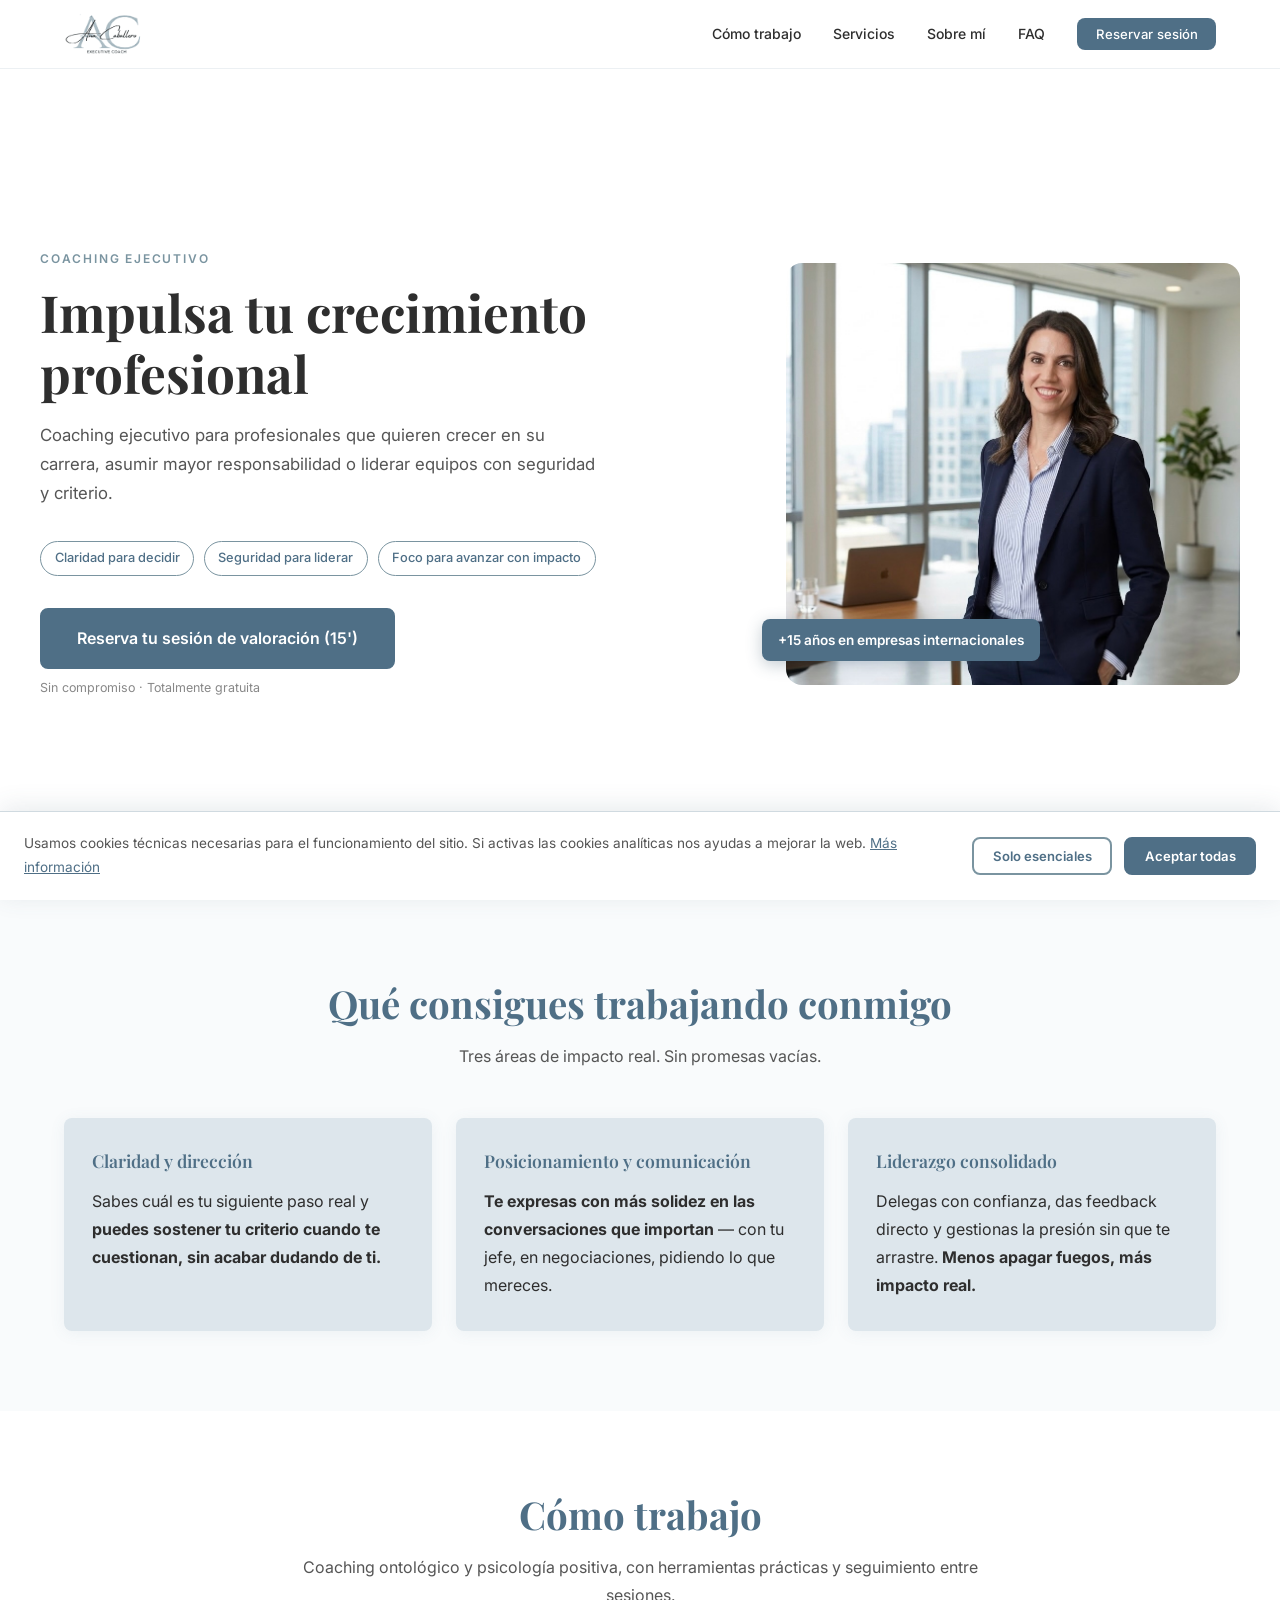
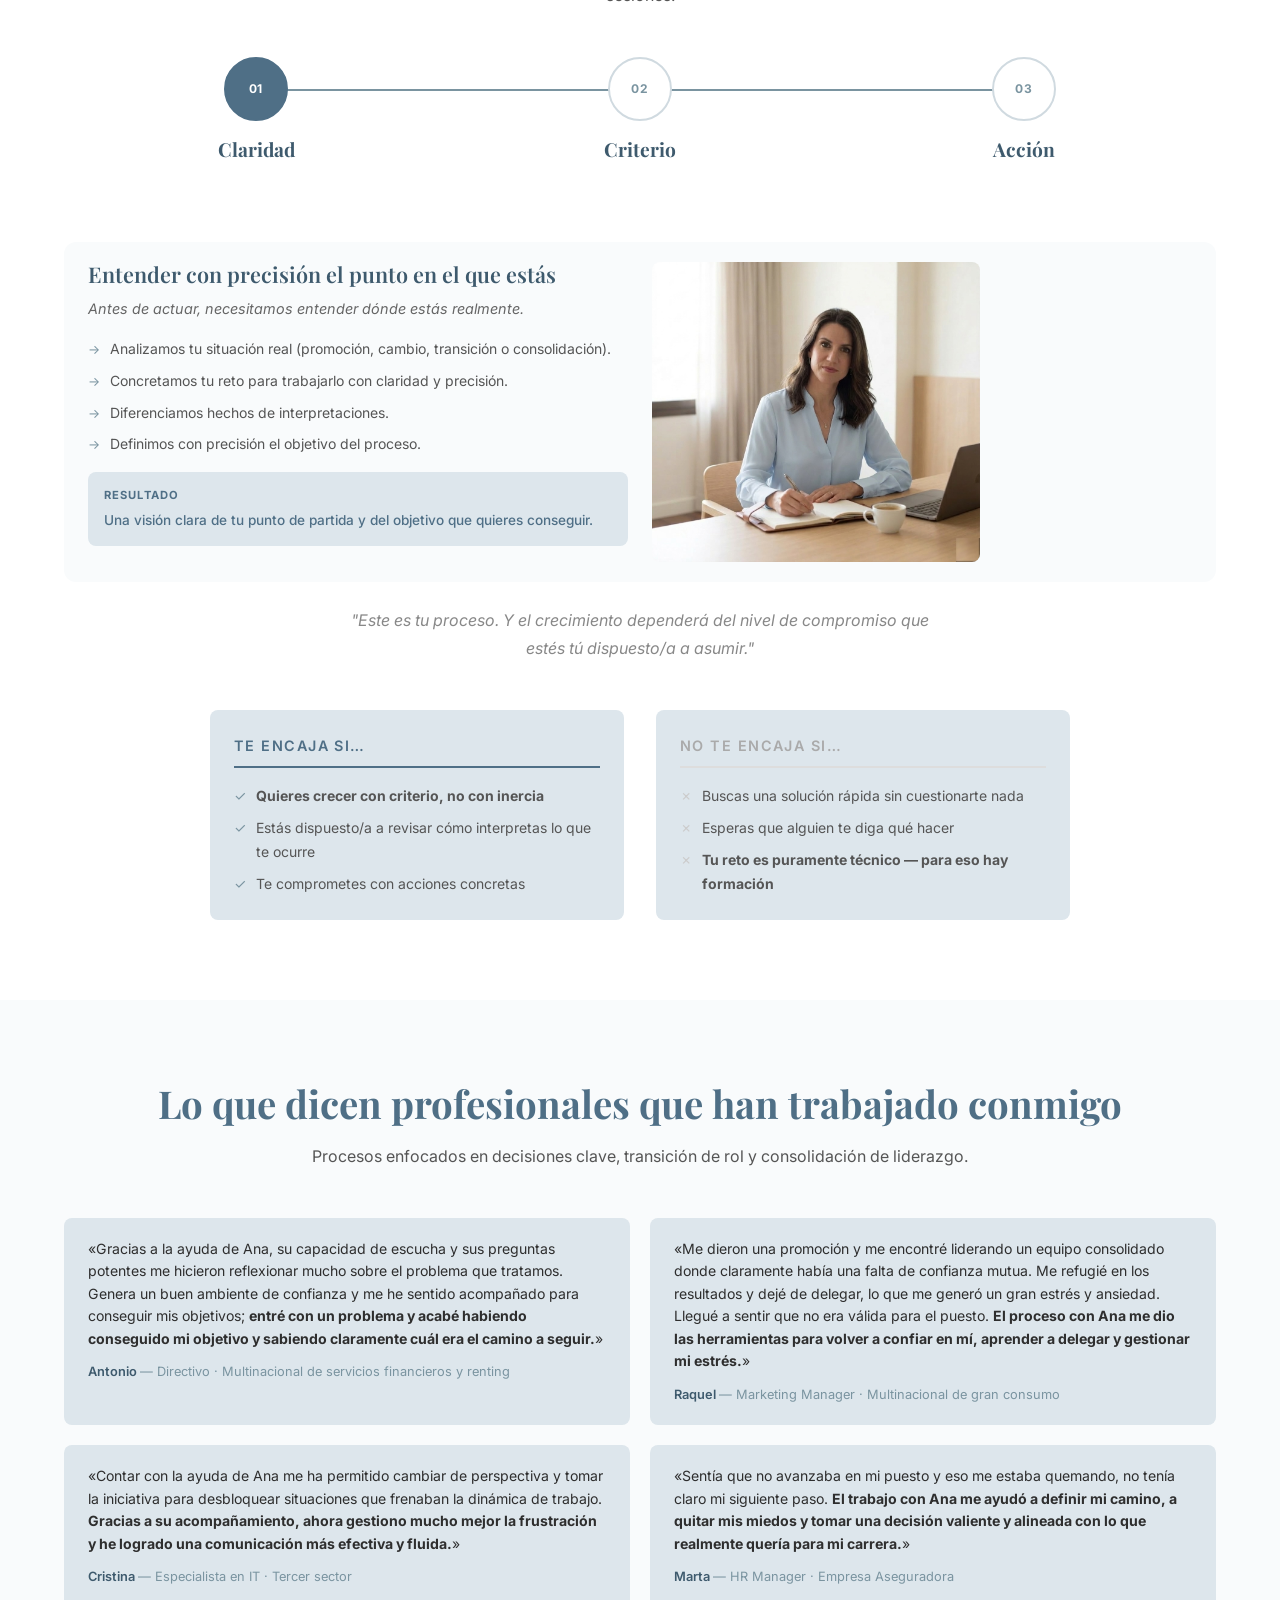
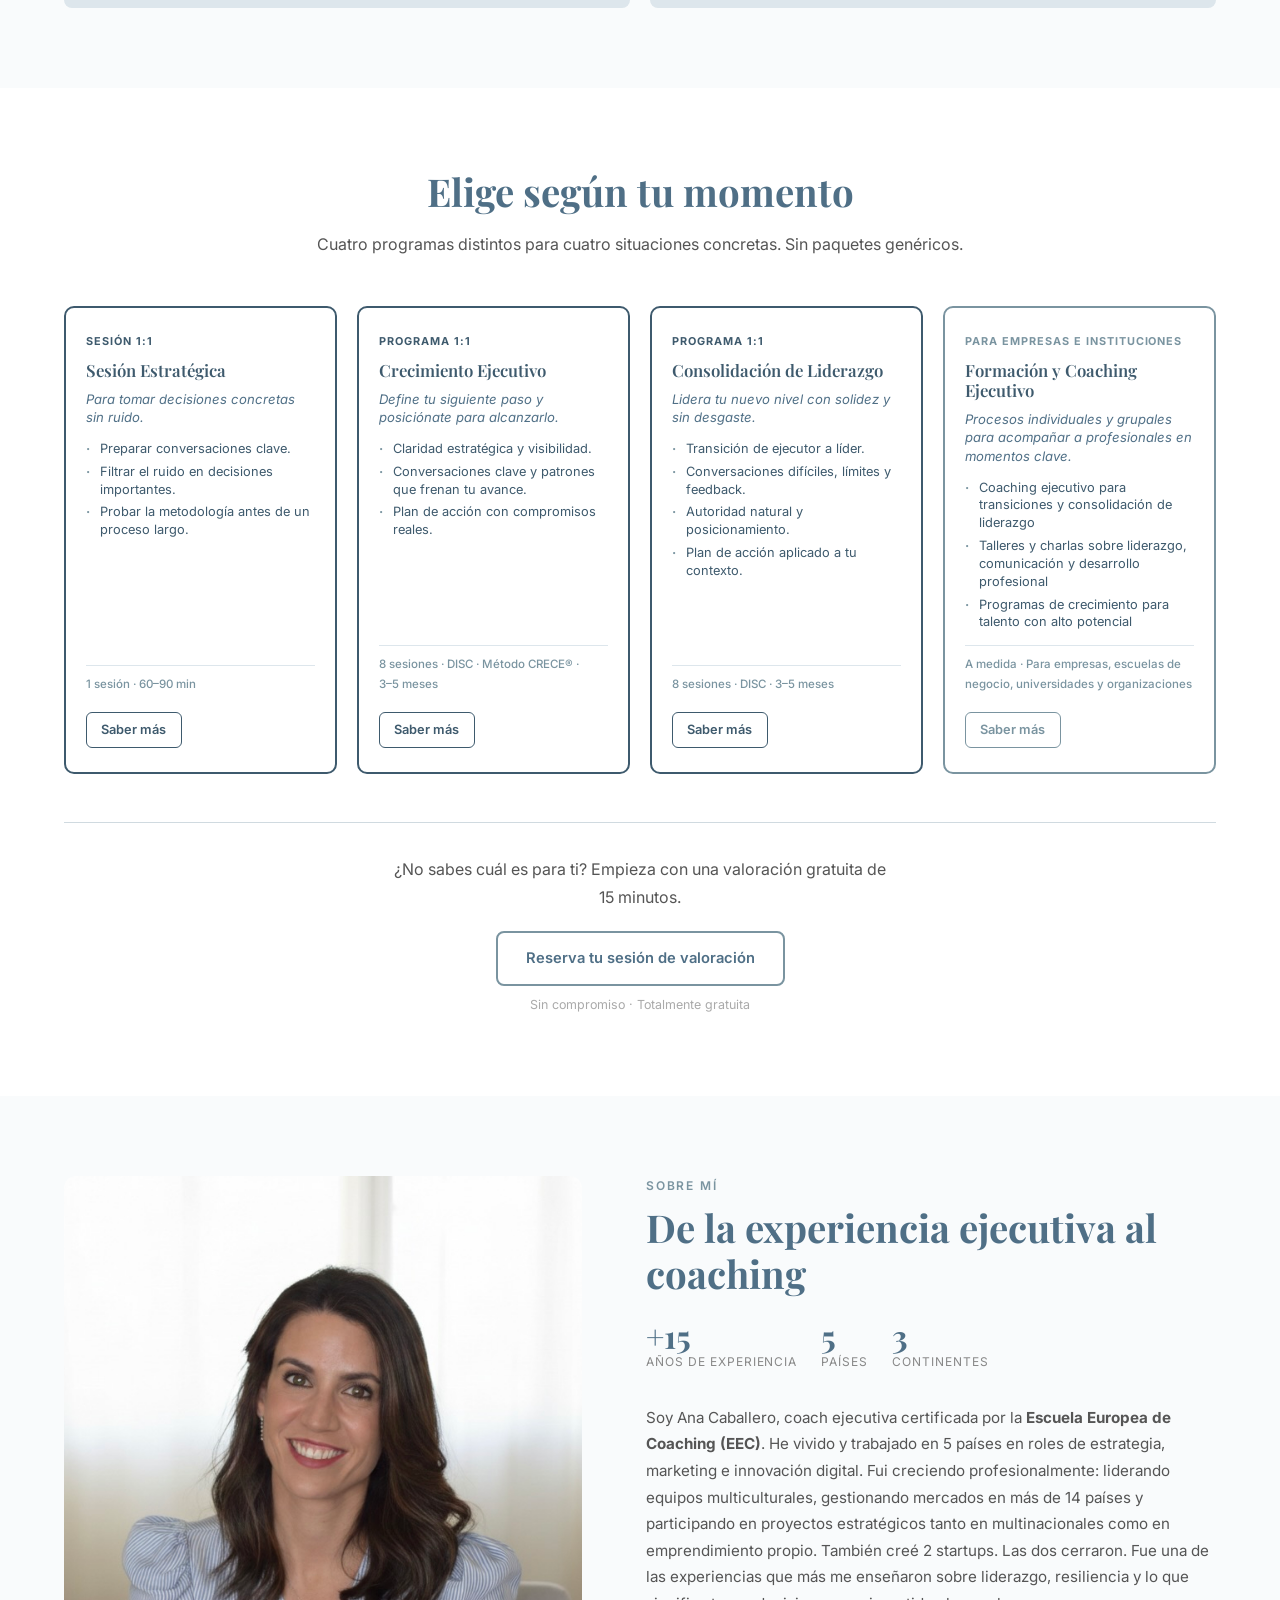
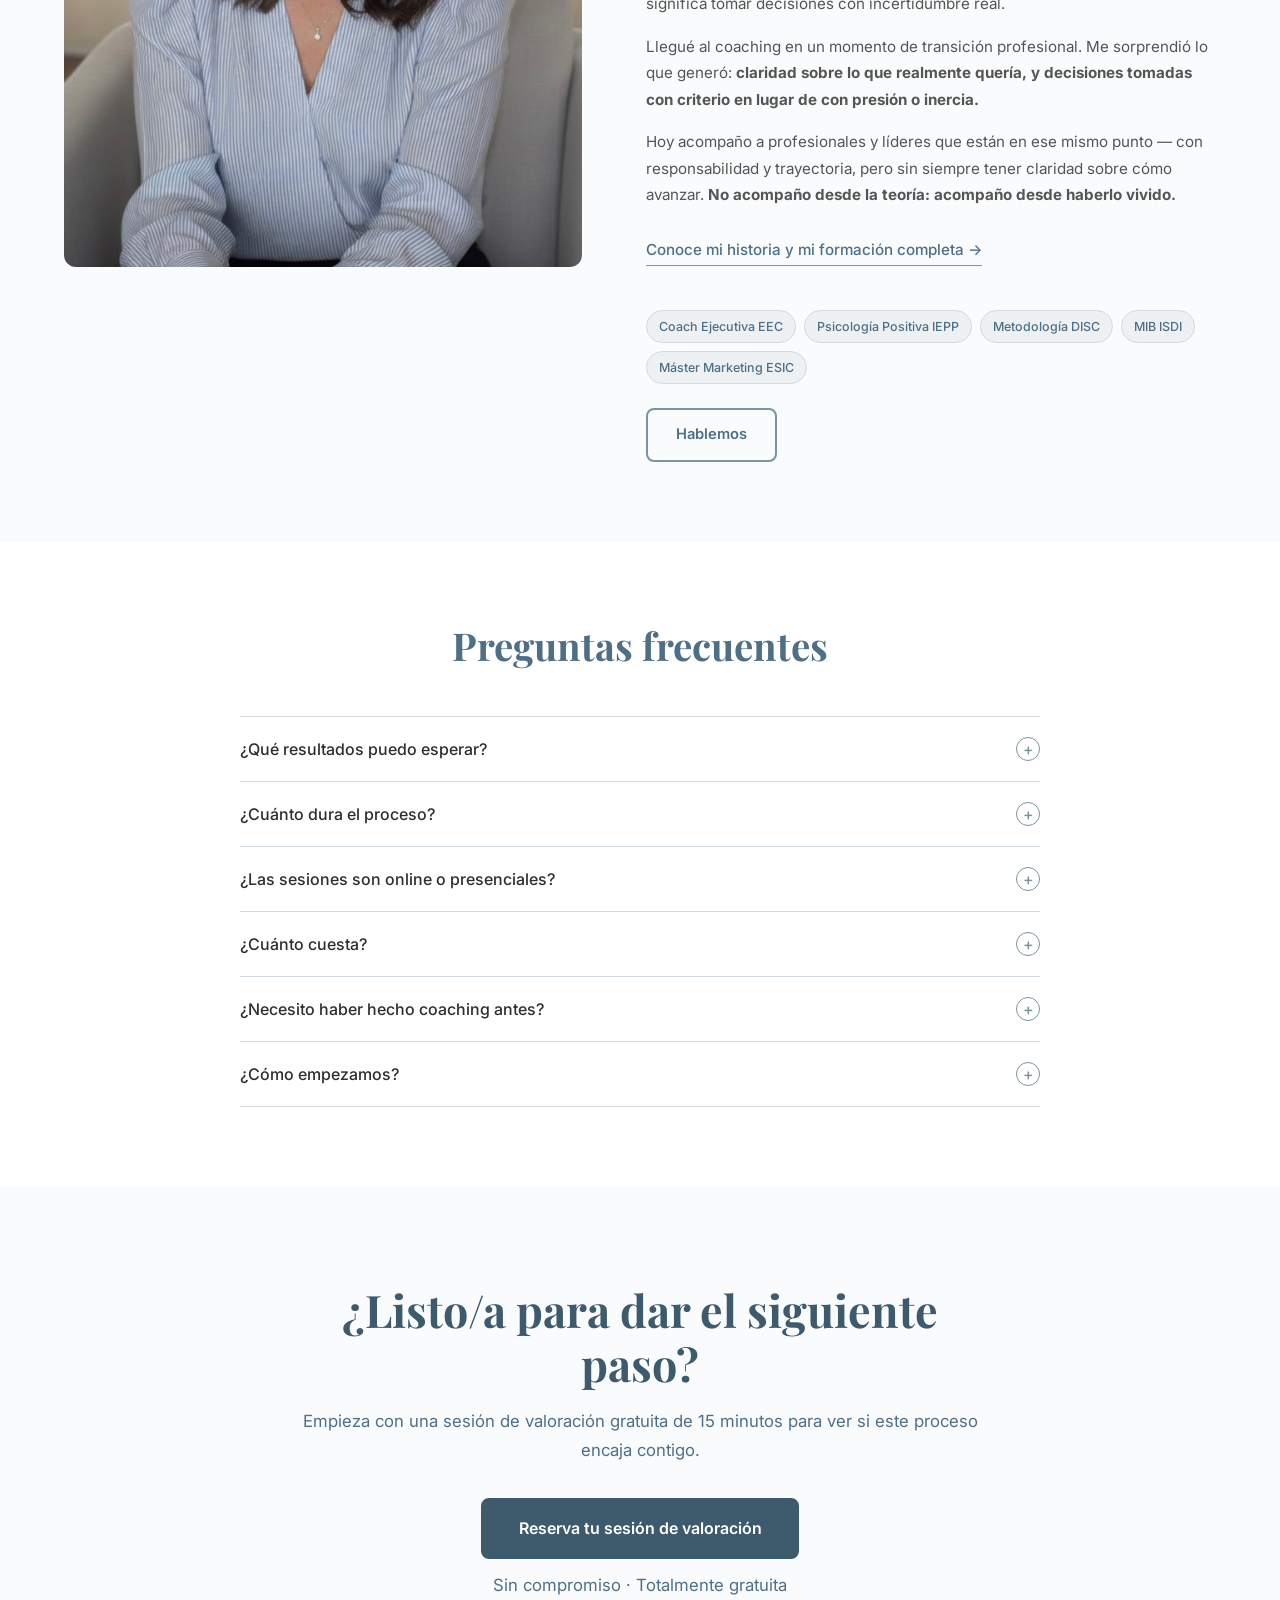
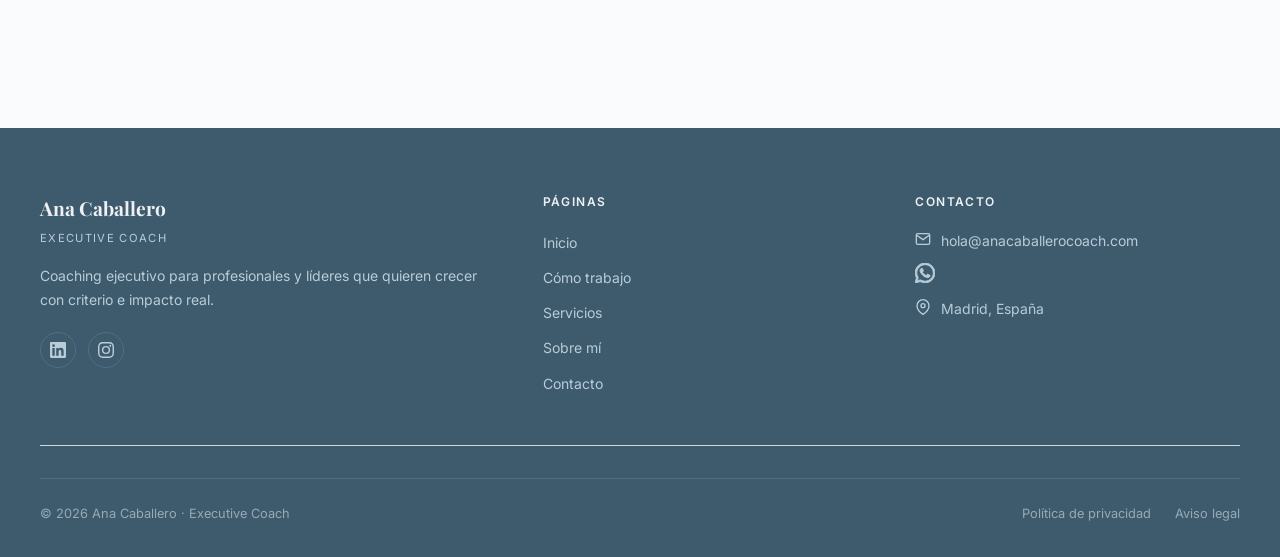
==== commit 74f1e9e3: "Ajustar texto de experiencia internacional para evitar confusión +15 años de experiencia internacion" ====
--- a/index.html
+++ b/index.html
@@ -4,24 +4,24 @@
   <meta charset="UTF-8">
   <meta name="viewport" content="width=device-width, initial-scale=1.0">
   <title>Ana Caballero | Coach Ejecutiva para Líderes y Profesionales en Crecimiento</title>
-  <meta name="description" content="Coaching ejecutivo para mid-managers y líderes. Claridad, criterio y visión estratégica. +15 años experiencia internacional.">
+  <meta name="description" content="Coaching ejecutivo para mid-managers y líderes. Claridad, criterio y visión estratégica. +15 años en empresas internacionales.">
   <meta name="robots" content="index, follow">
-  <link rel="canonical" href="https://www.anacaballerocoach.com/">
+  <link rel="canonical" href="https://anacaballerocoach.com/">
 
   <!-- Open Graph -->
   <meta property="og:type" content="website">
   <meta property="og:title" content="Ana Caballero | Coach Ejecutiva para Líderes y Profesionales en Crecimiento">
-  <meta property="og:description" content="Coaching ejecutivo para mid-managers y líderes. Claridad, criterio y visión estratégica. +15 años experiencia internacional.">
-  <meta property="og:url" content="https://www.anacaballerocoach.com/">
-  <meta property="og:image" content="https://www.anacaballerocoach.com/img/ana-sobre-mi.jpg">
+  <meta property="og:description" content="Coaching ejecutivo para mid-managers y líderes. Claridad, criterio y visión estratégica. +15 años en empresas internacionales.">
+  <meta property="og:url" content="https://anacaballerocoach.com/">
+  <meta property="og:image" content="https://anacaballerocoach.com/img/ana-sobre-mi.jpg">
   <meta property="og:locale" content="es_ES">
   <meta property="og:site_name" content="Ana Caballero Coach Ejecutiva">
 
   <!-- Twitter Card -->
   <meta name="twitter:card" content="summary_large_image">
   <meta name="twitter:title" content="Ana Caballero | Coach Ejecutiva">
-  <meta name="twitter:description" content="Coaching ejecutivo para mid-managers y líderes. +15 años experiencia internacional.">
-  <meta name="twitter:image" content="https://www.anacaballerocoach.com/img/ana-sobre-mi.jpg">
+  <meta name="twitter:description" content="Coaching ejecutivo para mid-managers y líderes. +15 años en empresas internacionales.">
+  <meta name="twitter:image" content="https://anacaballerocoach.com/img/ana-sobre-mi.jpg">
 
   <!-- Favicon -->
   <link rel="icon" href="img/favicon.ico" sizes="any">
@@ -54,7 +54,7 @@
     "@type": "Person",
     "name": "Ana Caballero",
     "jobTitle": "Coach Ejecutiva",
-    "url": "https://www.anacaballerocoach.com",
+    "url": "https://anacaballerocoach.com",
     "sameAs": [
       "https://www.linkedin.com/in/ana-caballero-laporta/",
       "https://www.instagram.com/anacaballero.coach/"
@@ -74,7 +74,7 @@
     "@type": "ProfessionalService",
     "name": "Ana Caballero — Coach Ejecutiva",
     "description": "Coaching ejecutivo para mid-managers y líderes. Claridad, criterio y visión estratégica.",
-    "url": "https://www.anacaballerocoach.com",
+    "url": "https://anacaballerocoach.com",
     "provider": {
       "@type": "Person",
       "name": "Ana Caballero"
@@ -88,10 +88,10 @@
     "@context": "https://schema.org",
     "@type": "WebSite",
     "name": "Ana Caballero Coach Ejecutiva",
-    "url": "https://www.anacaballerocoach.com",
+    "url": "https://anacaballerocoach.com",
     "potentialAction": {
       "@type": "SearchAction",
-      "target": "https://www.anacaballerocoach.com/?s={search_term_string}",
+      "target": "https://anacaballerocoach.com/?s={search_term_string}",
       "query-input": "required name=search_term_string"
     }
   }
@@ -212,7 +212,7 @@
             fetchpriority="high"
           >
         </div>
-        <div class="hero__badge">+15 años de experiencia internacional</div>
+        <div class="hero__badge">+15 años en empresas internacionales</div>
       </div>
 
       <div class="hero__text hero__text--bot">
@@ -527,7 +527,7 @@
         <div class="sobre__image">
           <img
             src="img/ana-hero.jpg"
-            alt="Ana Caballero, coach con 15+ años experiencia internacional"
+            alt="Ana Caballero, coach con 15+ años en empresas internacionales"
             loading="lazy"
             width="560" height="720"
           >
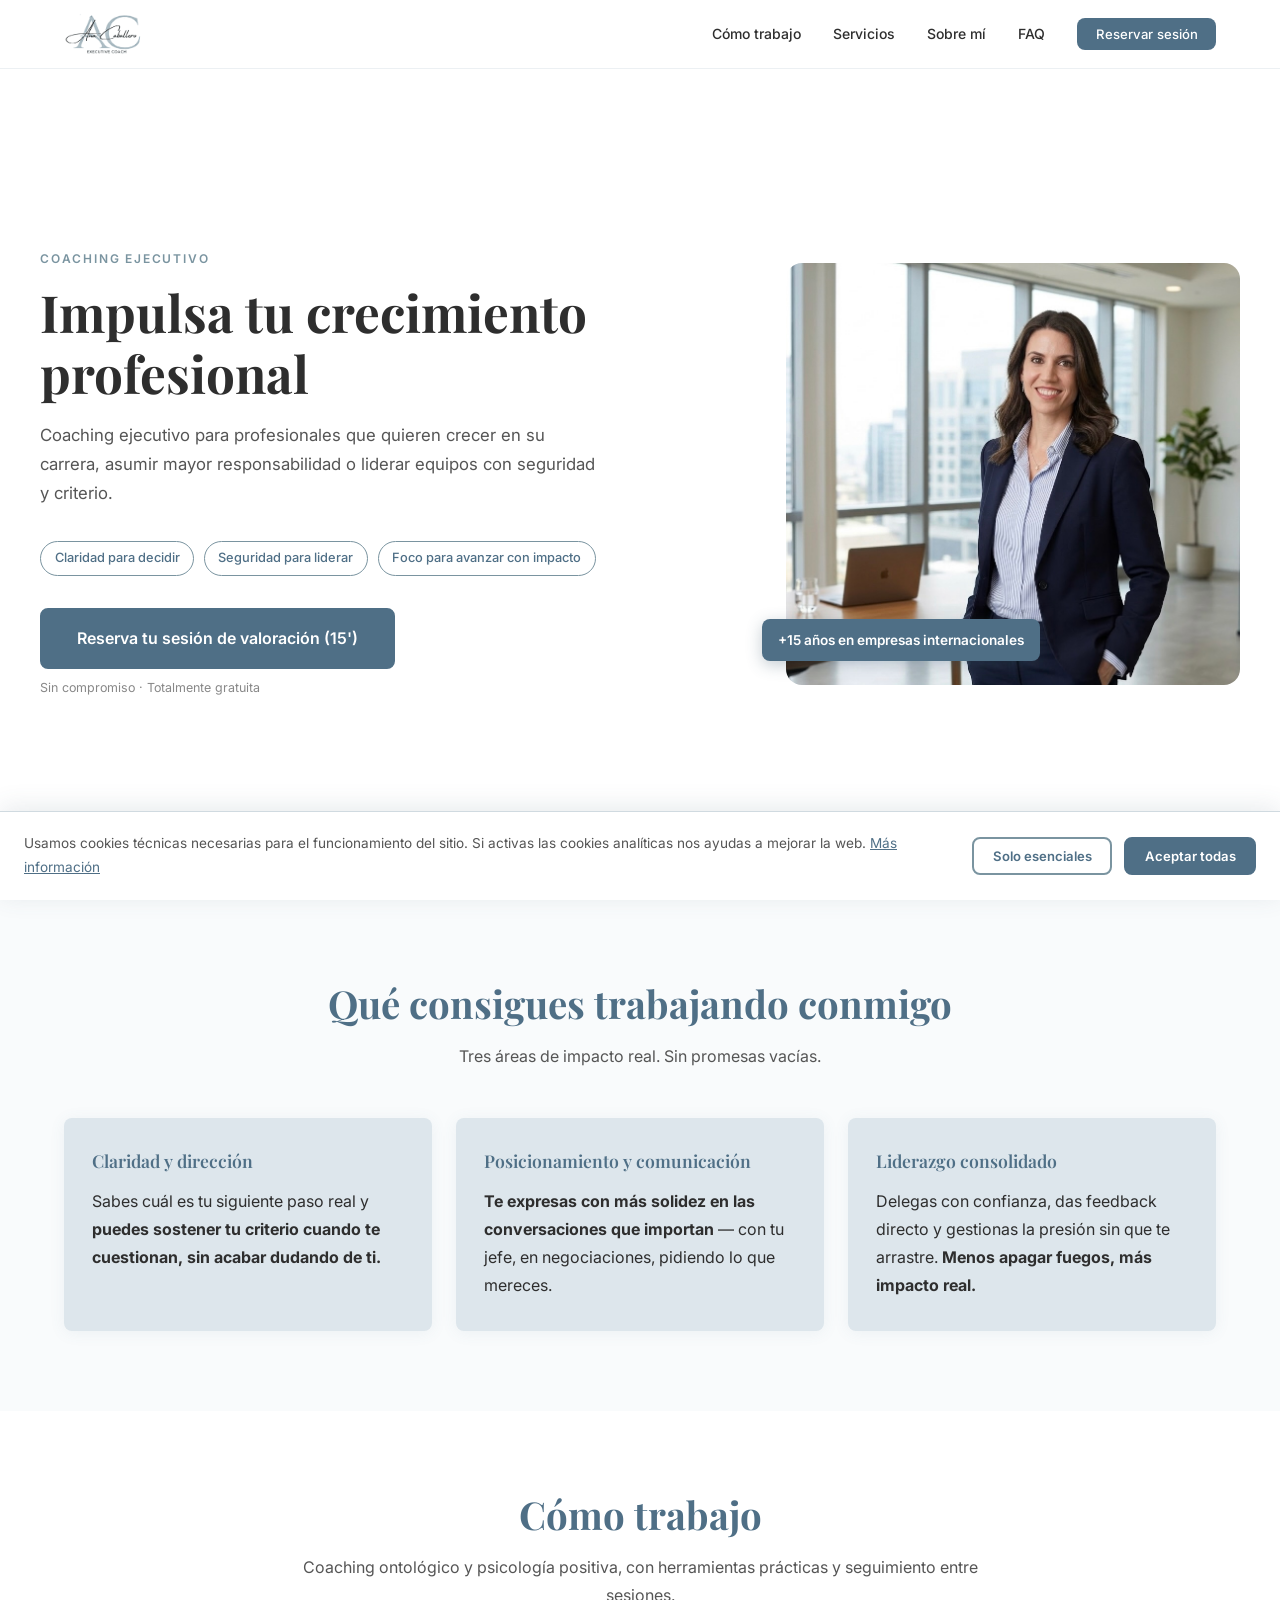
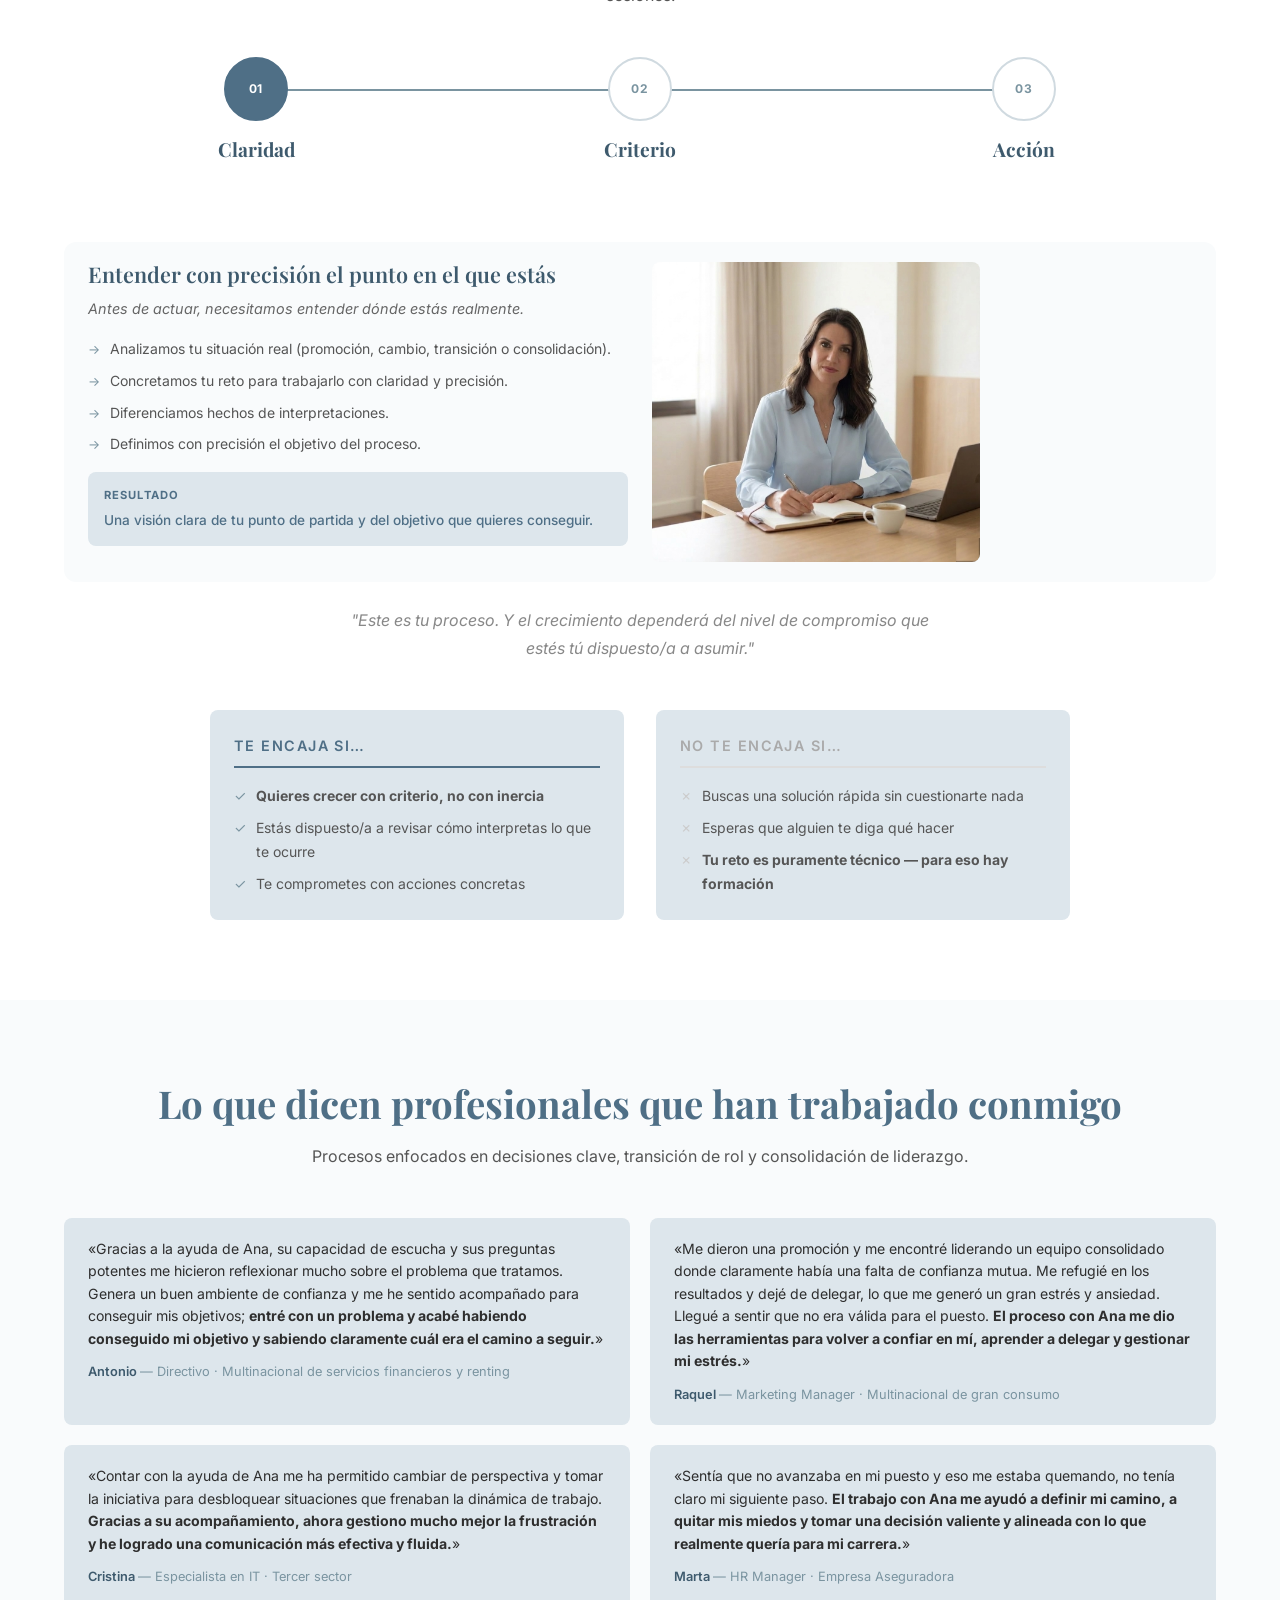
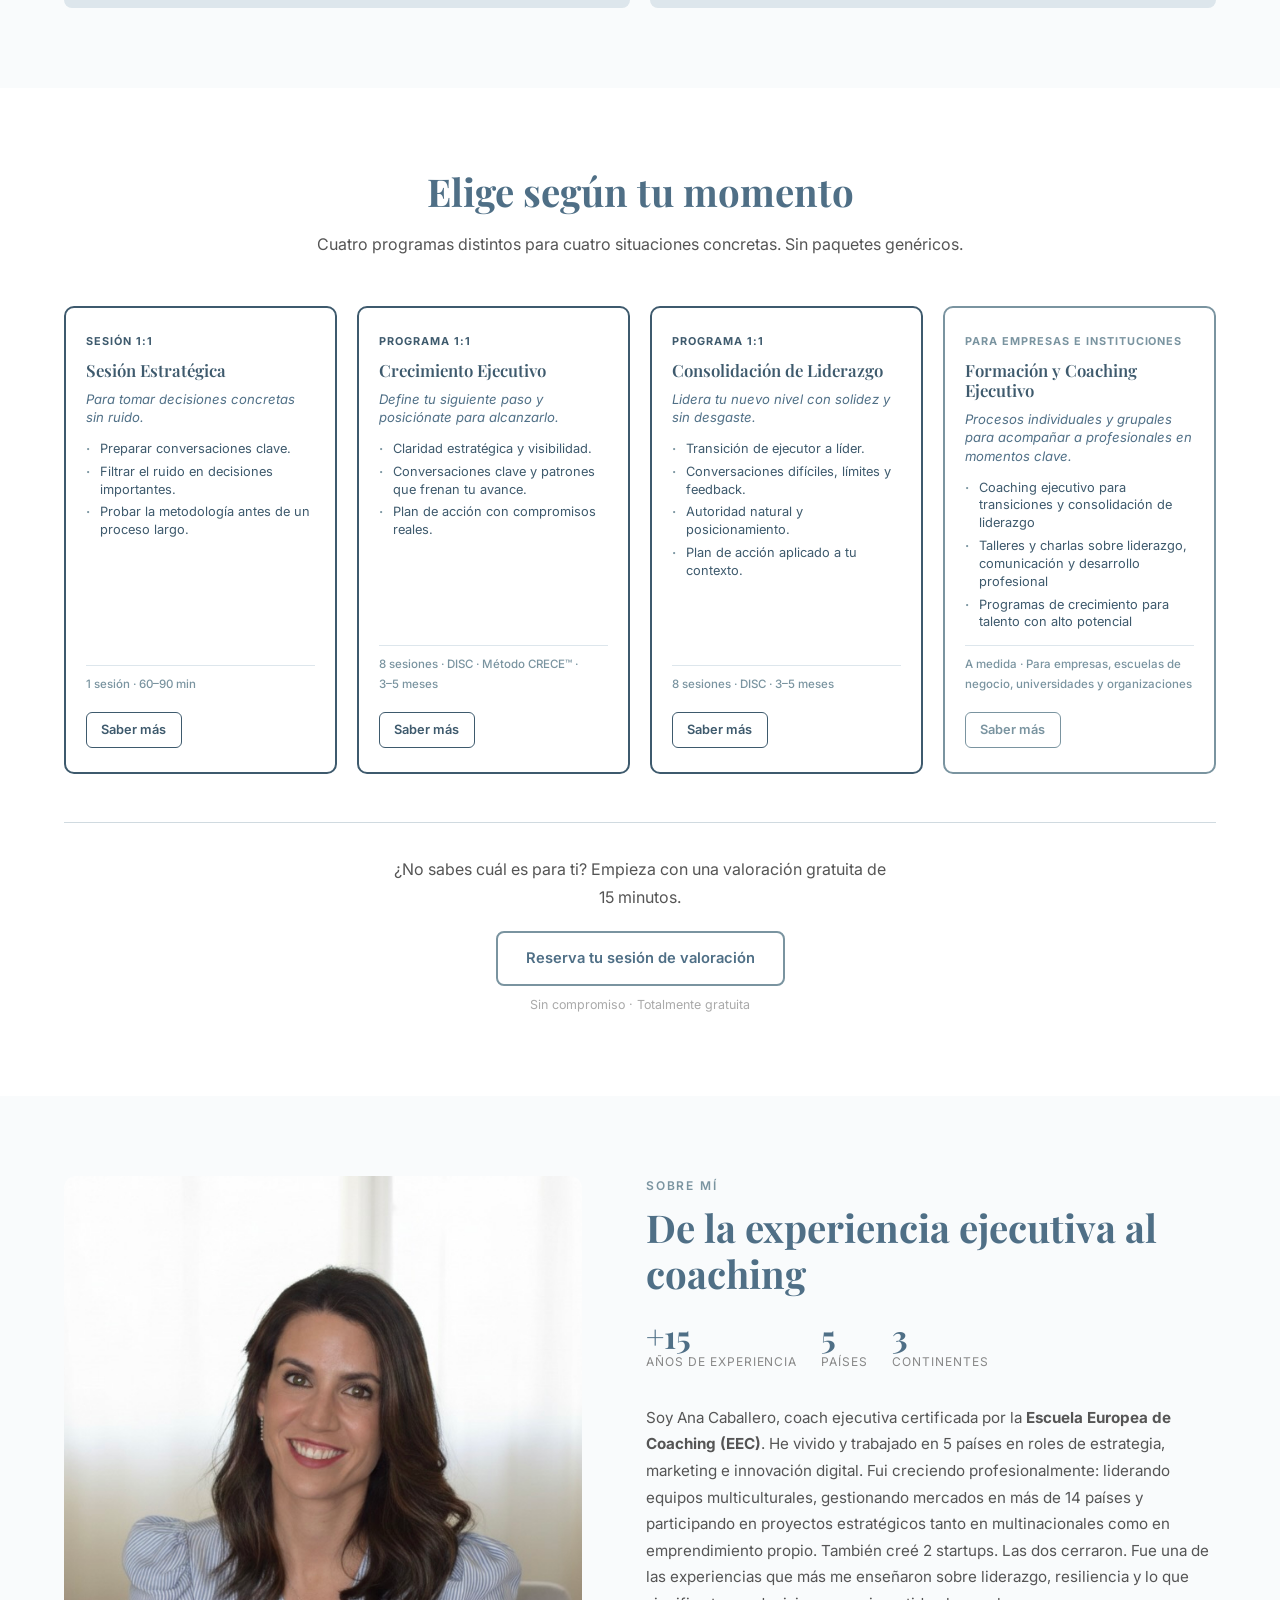
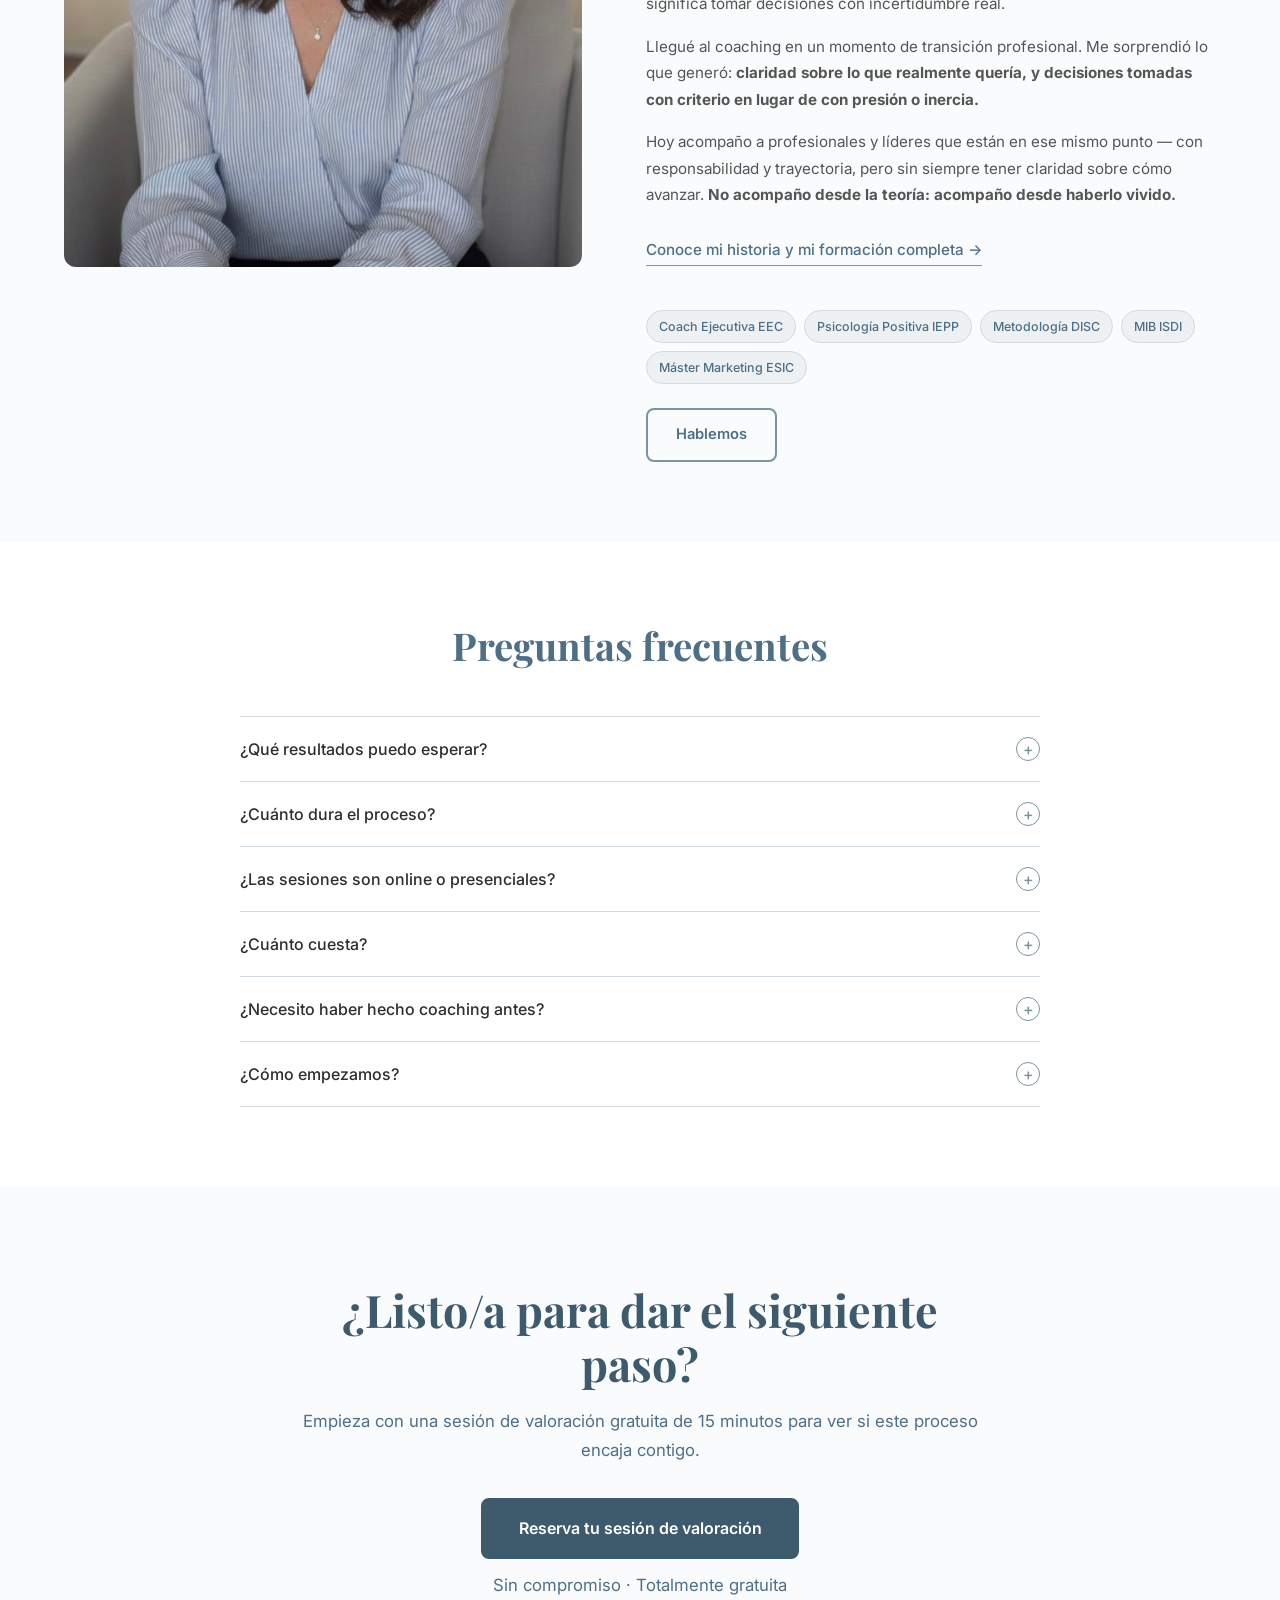
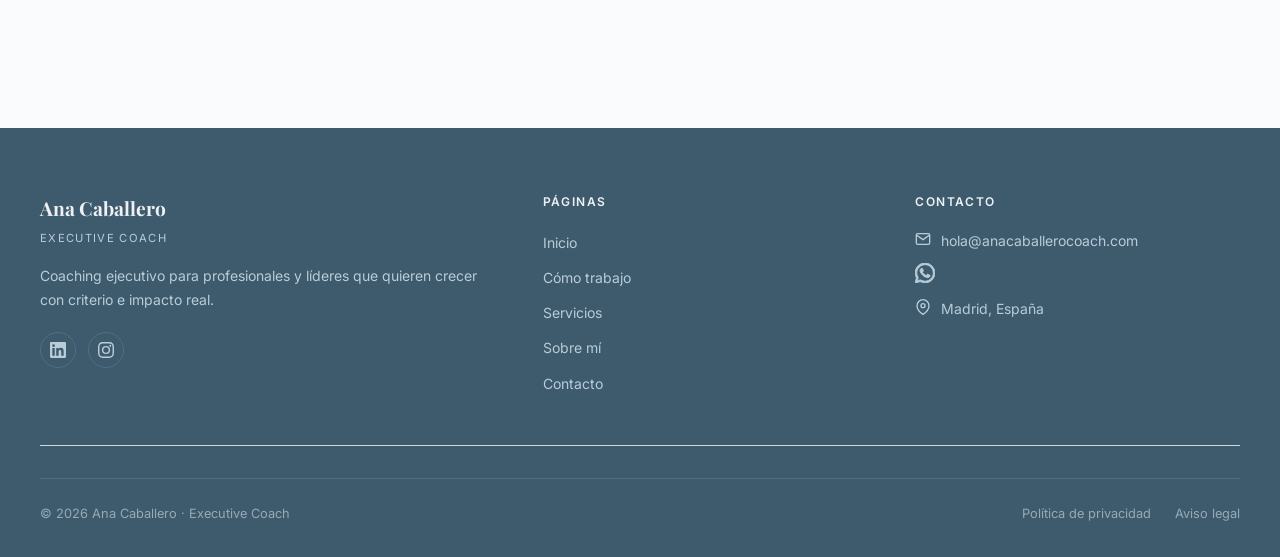
==== commit 3f03bd75: "Método CRECE: cambiar ® por ™ Co-Authored-By: Claude Opus 5.5 <noreply@anthropic.com>" ====
--- a/index.html
+++ b/index.html
@@ -134,35 +134,6 @@
     ]
   }
   </script>
-  <script type="application/ld+json">
-  {
-    "@context": "https://schema.org",
-    "@type": "ItemList",
-    "name": "Testimonios de coaching ejecutivo — Ana Caballero",
-    "itemListElement": [
-      {
-        "@type": "ListItem",
-        "position": 1,
-        "item": {
-          "@type": "Review",
-          "reviewBody": "Me ayudó a preparar una conversación clave para mi promoción con mayor firmeza. Ordené mis argumentos y estructuré la conversación con mi jefe de forma estratégica. Eso me permitió afrontarla con convicción y aumentar mis opciones reales de promoción.",
-          "author": {"@type": "Person", "name": "Cristina"},
-          "itemReviewed": {"@type": "Service", "name": "Coaching Ejecutivo — Ana Caballero"}
-        }
-      },
-      {
-        "@type": "ListItem",
-        "position": 2,
-        "item": {
-          "@type": "Review",
-          "reviewBody": "No tenía claro si mi siguiente paso profesional pasaba por quedarme o cambiar de empresa. El proceso me ayudó a definir qué quería realmente y a tomar una decisión alineada con mi desarrollo profesional.",
-          "author": {"@type": "Person", "name": "Marta"},
-          "itemReviewed": {"@type": "Service", "name": "Coaching Ejecutivo — Ana Caballero"}
-        }
-      }
-    ]
-  }
-  </script>
 </head>
 <body>
 
@@ -181,10 +152,10 @@
 
       <ul class="nav__links" id="navLinks" role="list">
         <li><a href="#como-trabajo">Cómo trabajo</a></li>
-        <li><a href="#servicios">Servicios</a></li>
-        <li><a href="sobre-mi.html">Sobre mí</a></li>
+        <li><a href="/servicios">Servicios</a></li>
+        <li><a href="/sobre-mi">Sobre mí</a></li>
         <li><a href="#faq">FAQ</a></li>
-        <li><a href="contacto.html" class="nav__cta">Reservar sesión</a></li>
+        <li><a href="/contacto" class="nav__cta">Reservar sesión</a></li>
       </ul>
     </div>
   </nav>
@@ -228,7 +199,7 @@
         </div>
 
         <div class="hero__cta-group">
-          <a href="contacto.html" class="btn btn--primary btn--lg">
+          <a href="/contacto" class="btn btn--primary btn--lg">
             Reserva tu sesión de valoración (15')
           </a>
           <span class="hero__microcopy">Sin compromiso · Totalmente gratuita</span>
@@ -460,7 +431,7 @@
             <li>Probar la metodología antes de un proceso largo.</li>
           </ul>
           <p class="sv-card__incluye">1 sesión · 60–90 min</p>
-          <a href="sesion-estrategica.html" class="sv-card__cta">Saber más</a>
+          <a href="/sesion-estrategica" class="sv-card__cta">Saber más</a>
         </div>
 
         <!-- Crecimiento Ejecutivo -->
@@ -473,8 +444,8 @@
             <li>Conversaciones clave y patrones que frenan tu avance.</li>
             <li>Plan de acción con compromisos reales.</li>
           </ul>
-          <p class="sv-card__incluye">8 sesiones · DISC · Método CRECE® · <span style="white-space:nowrap">3–5 meses</span></p>
-          <a href="crecimiento-ejecutivo.html" class="sv-card__cta">Saber más</a>
+          <p class="sv-card__incluye">8 sesiones · DISC · Método CRECE™ · <span style="white-space:nowrap">3–5 meses</span></p>
+          <a href="/crecimiento-ejecutivo" class="sv-card__cta">Saber más</a>
         </div>
 
         <!-- Consolidación de Liderazgo -->
@@ -489,7 +460,7 @@
             <li>Plan de acción aplicado a tu contexto.</li>
           </ul>
           <p class="sv-card__incluye">8 sesiones · DISC · 3–5 meses</p>
-          <a href="consolidacion-liderazgo.html" class="sv-card__cta">Saber más</a>
+          <a href="/consolidacion-liderazgo" class="sv-card__cta">Saber más</a>
         </div>
 
         <!-- Programa de Empresas -->
@@ -503,14 +474,14 @@
             <li>Programas de crecimiento para talento con alto potencial</li>
           </ul>
           <p class="sv-card__incluye">A medida · Para empresas, escuelas de negocio, universidades y organizaciones</p>
-          <a href="formacion-empresas.html" class="sv-card__cta">Saber más</a>
+          <a href="/formacion-empresas" class="sv-card__cta">Saber más</a>
         </div>
 
       </div>
 
       <div class="servicios__cta-comun">
         <p>¿No sabes cuál es para ti? Empieza con una valoración gratuita de <span style="white-space:nowrap">15 minutos.</span></p>
-        <a href="contacto.html" class="btn btn--outline">Reserva tu sesión de valoración</a>
+        <a href="/contacto" class="btn btn--outline">Reserva tu sesión de valoración</a>
         <p style="font-size:0.78rem; color:#aaa; margin-top:0.5rem; margin-bottom:0;">Sin compromiso · Totalmente gratuita</p>
       </div>
 
@@ -558,7 +529,7 @@
 
           <p>Hoy acompaño a profesionales y líderes que están en ese mismo punto — con responsabilidad y trayectoria, pero sin siempre tener claridad sobre cómo avanzar. <strong>No acompaño desde la teoría: acompaño desde haberlo vivido.</strong></p>
 
-          <a href="sobre-mi.html" class="sobre__link-more">
+          <a href="/sobre-mi" class="sobre__link-more">
             Conoce mi historia y mi formación completa →
           </a>
 
@@ -570,7 +541,7 @@
             <span class="credential-tag" role="listitem">Máster Marketing ESIC</span>
           </div>
 
-          <a href="contacto.html" class="btn btn--outline" style="margin-top:1.5rem;">Hablemos</a>
+          <a href="/contacto" class="btn btn--outline" style="margin-top:1.5rem;">Hablemos</a>
         </div>
 
       </div>
@@ -659,7 +630,7 @@
     <div class="cta-final__inner">
       <h2 id="cta-heading">¿Listo/a para dar el siguiente paso?</h2>
       <p>Empieza con una sesión de valoración gratuita de 15 minutos para ver si este proceso encaja contigo.</p>
-      <a href="contacto.html" class="btn btn--white btn--lg">
+      <a href="/contacto" class="btn btn--white btn--lg">
         Reserva tu sesión de valoración
       </a>
       <p class="cta-final__microcopy">Sin compromiso · Totalmente gratuita</p>
@@ -696,8 +667,8 @@
           <li><a href="#hero">Inicio</a></li>
           <li><a href="#como-trabajo">Cómo trabajo</a></li>
           <li><a href="#servicios">Servicios</a></li>
-          <li><a href="sobre-mi.html">Sobre mí</a></li>
-          <li><a href="contacto.html">Contacto</a></li>
+          <li><a href="/sobre-mi">Sobre mí</a></li>
+          <li><a href="/contacto">Contacto</a></li>
         </ul>
       </div>
 
@@ -725,8 +696,8 @@
     <div class="footer__bottom">
       <p>© 2026 Ana Caballero · Executive Coach</p>
       <nav class="footer__bottom-links" aria-label="Enlaces legales">
-        <a href="privacidad.html">Política de privacidad</a>
-        <a href="aviso-legal.html">Aviso legal</a>
+        <a href="/privacidad">Política de privacidad</a>
+        <a href="/aviso-legal">Aviso legal</a>
       </nav>
     </div>
   </footer>
@@ -739,7 +710,7 @@
       <p id="cookieDesc">
         Usamos cookies técnicas necesarias para el funcionamiento del sitio.
         Si activas las cookies analíticas nos ayudas a mejorar la web.
-        <a href="privacidad.html#cookies">Más información</a>
+        <a href="/privacidad#cookies">Más información</a>
       </p>
     </div>
     <div class="cookie-banner__actions">
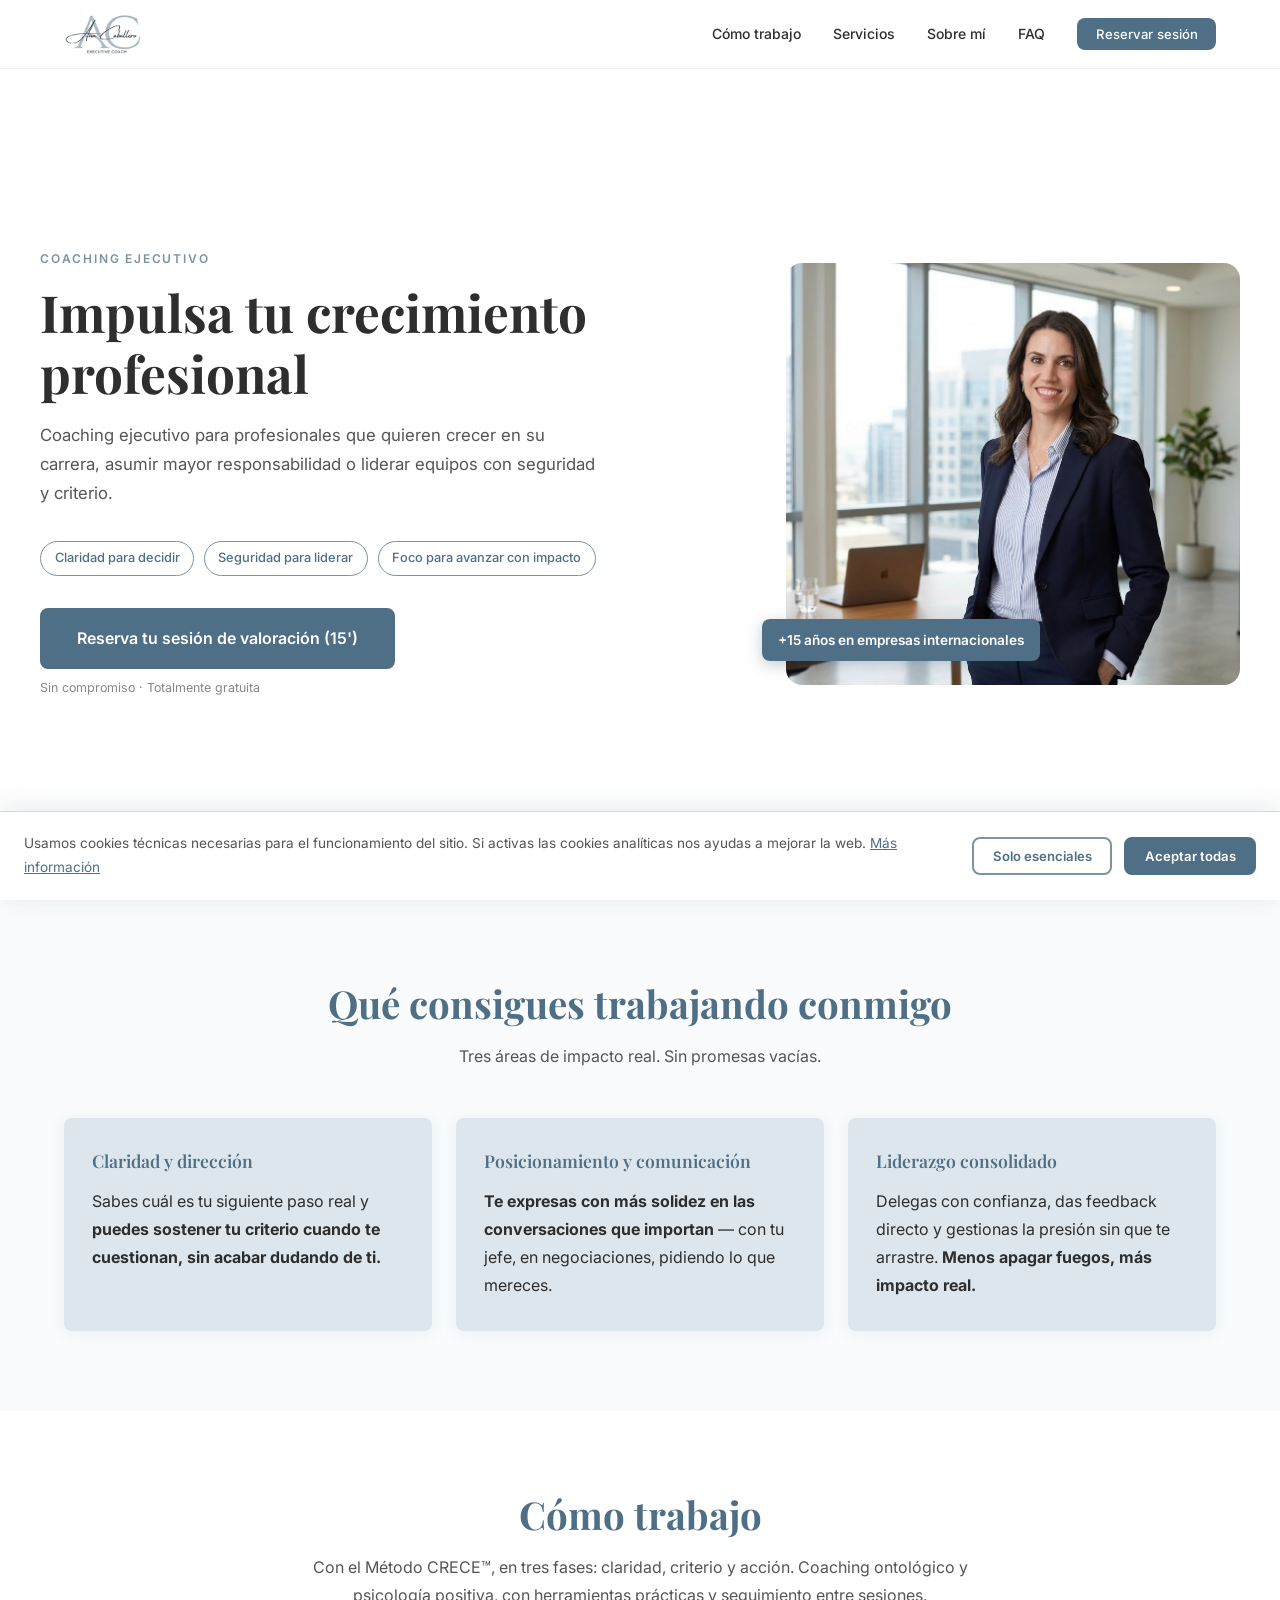
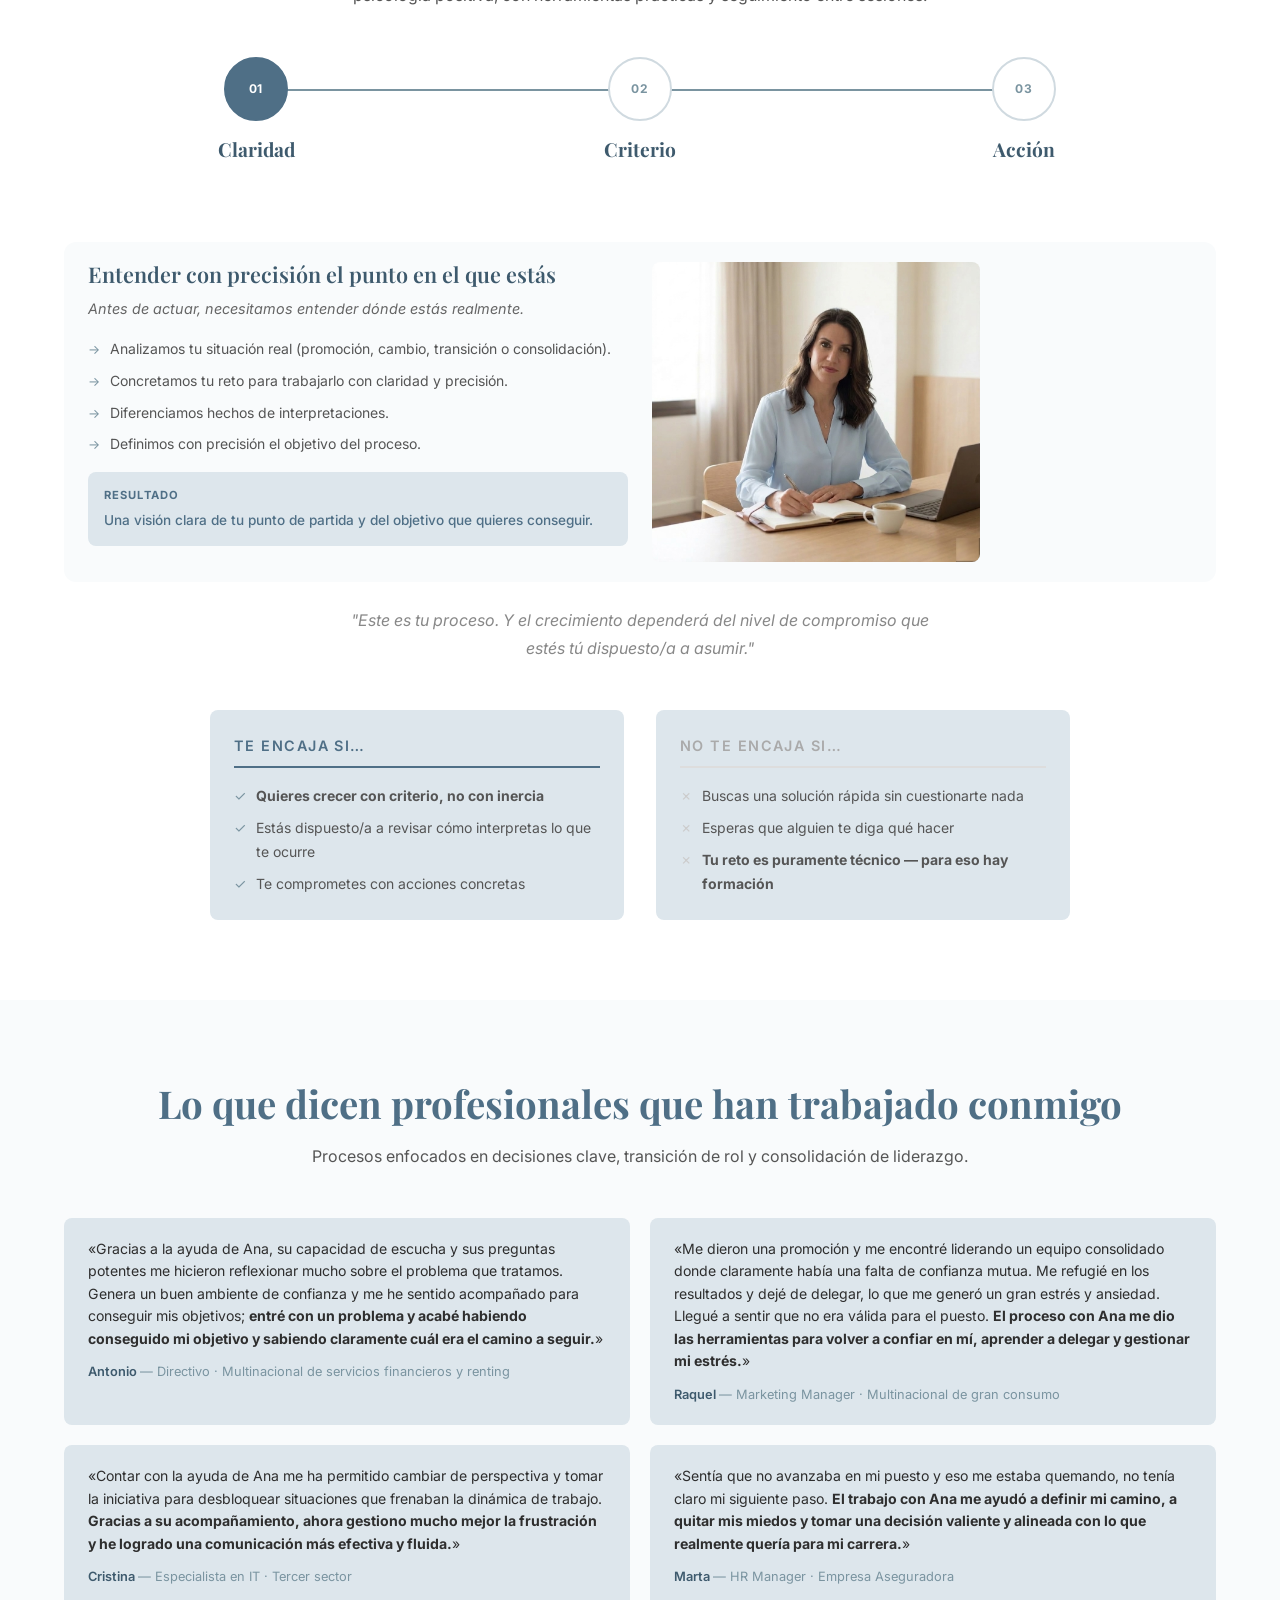
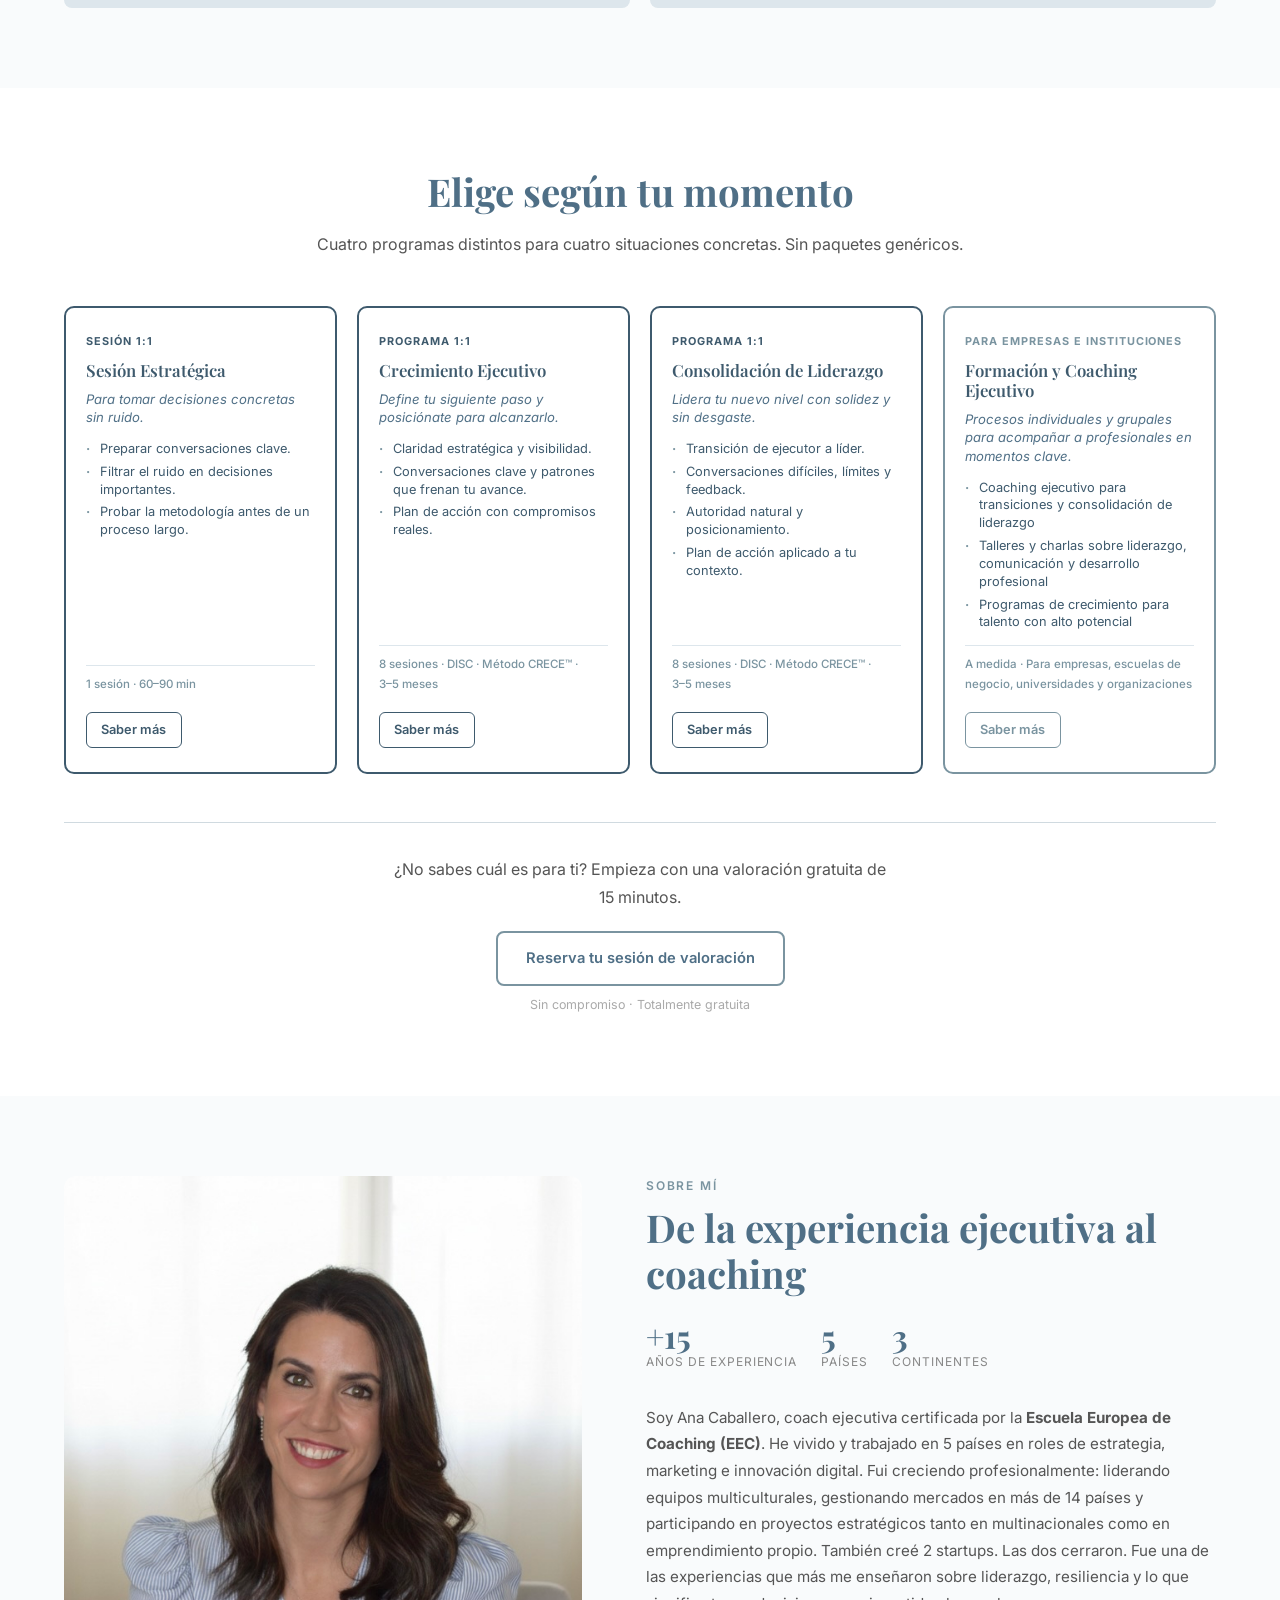
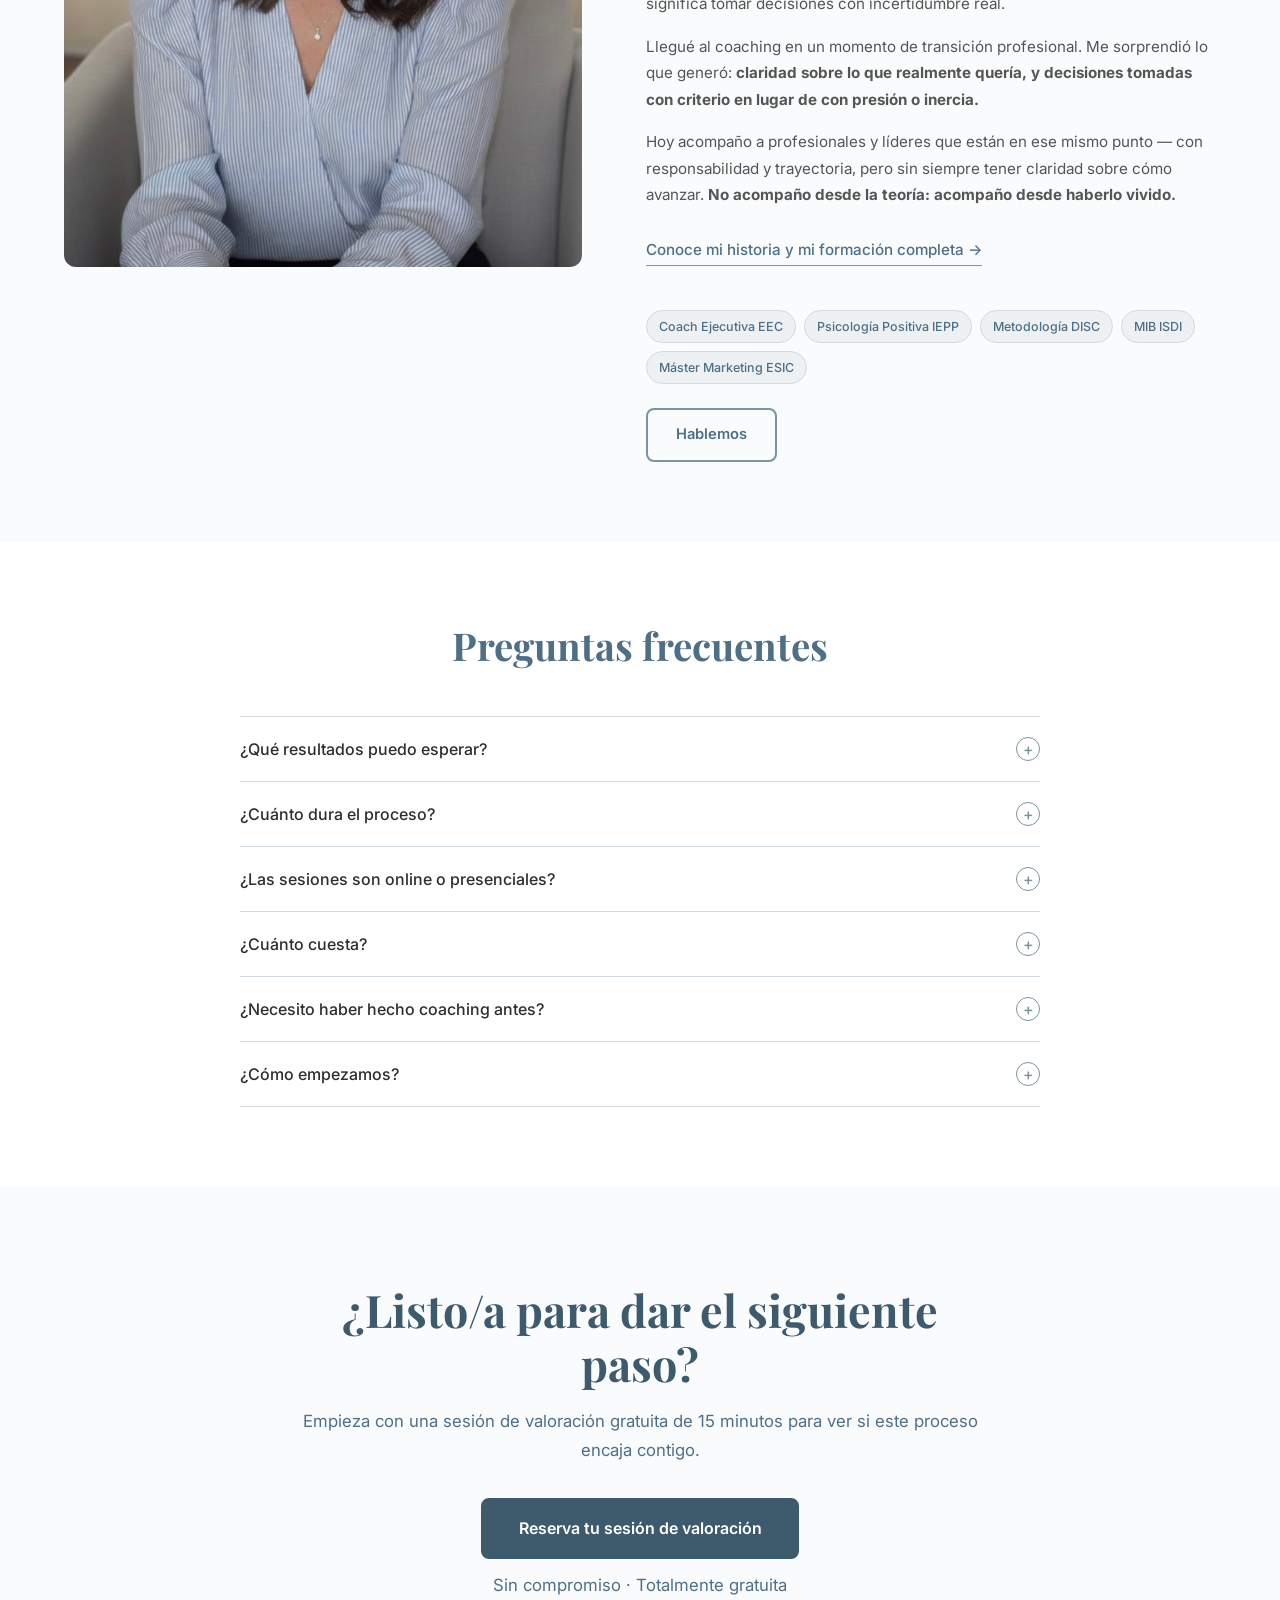
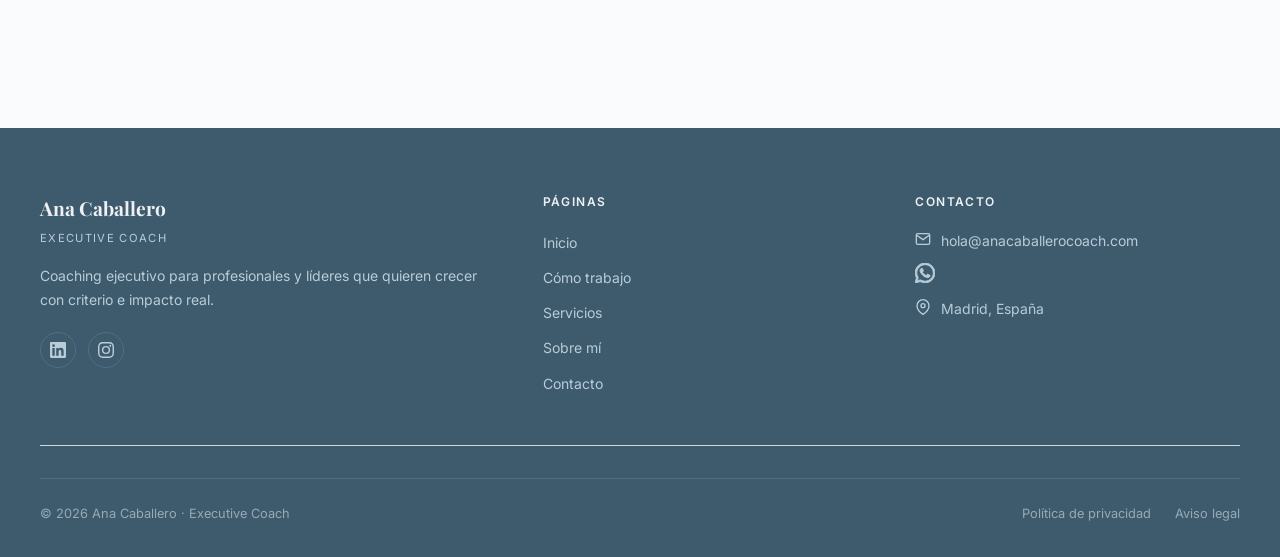
==== commit 6227465c: "Home: Método CRECE™ en Cómo trabajo y en Consolidación; alt de imágenes por fase Co-Authored-By: Cla" ====
--- a/index.html
+++ b/index.html
@@ -242,10 +242,10 @@
     <div class="container">
       <div class="section-header">
         <h2 id="como-heading">Cómo trabajo</h2>
-        <p class="como__subtitle">Coaching ontológico y psicología positiva, con herramientas prácticas y seguimiento entre sesiones.</p>
-      </div>
-
-      <div class="como__timeline" role="tablist" aria-label="Fases del método CRECE">
+        <p class="como__subtitle">Con el Método CRECE™, en tres fases: claridad, criterio y acción. Coaching ontológico y psicología positiva, con herramientas prácticas y seguimiento entre sesiones.</p>
+      </div>
+
+      <div class="como__timeline" role="tablist" aria-label="Fases del Método CRECE™">
 
         <div class="fase active" role="tab" aria-selected="true" aria-controls="fase-content-1" id="fase-tab-1" tabindex="0">
           <div class="fase__header">
@@ -289,7 +289,7 @@
         <div class="como__active-image">
           <img
             src="img/ana-como-trabajo.jpg"
-            alt="Ana Caballero preparando sesión con el Método CRECE"
+            alt="Ana Caballero en sesión: fase de claridad del Método CRECE™"
             loading="lazy"
             width="1085" height="992"
           >
@@ -313,7 +313,7 @@
         <div class="como__active-image">
           <img
             src="img/ana-como-trabajo.jpg"
-            alt="Ana Caballero preparando sesión con el Método CRECE"
+            alt="Ana Caballero en sesión: fase de criterio del Método CRECE™"
             loading="lazy"
             width="1085" height="992"
           >
@@ -337,7 +337,7 @@
         <div class="como__active-image">
           <img
             src="img/ana-como-trabajo.jpg"
-            alt="Ana Caballero preparando sesión con el Método CRECE"
+            alt="Ana Caballero en sesión: fase de acción del Método CRECE™"
             loading="lazy"
             width="1085" height="992"
           >
@@ -459,7 +459,7 @@
             <li>Autoridad natural y posicionamiento.</li>
             <li>Plan de acción aplicado a tu contexto.</li>
           </ul>
-          <p class="sv-card__incluye">8 sesiones · DISC · 3–5 meses</p>
+          <p class="sv-card__incluye">8 sesiones · DISC · Método CRECE™ · <span style="white-space:nowrap">3–5 meses</span></p>
           <a href="/consolidacion-liderazgo" class="sv-card__cta">Saber más</a>
         </div>
 
